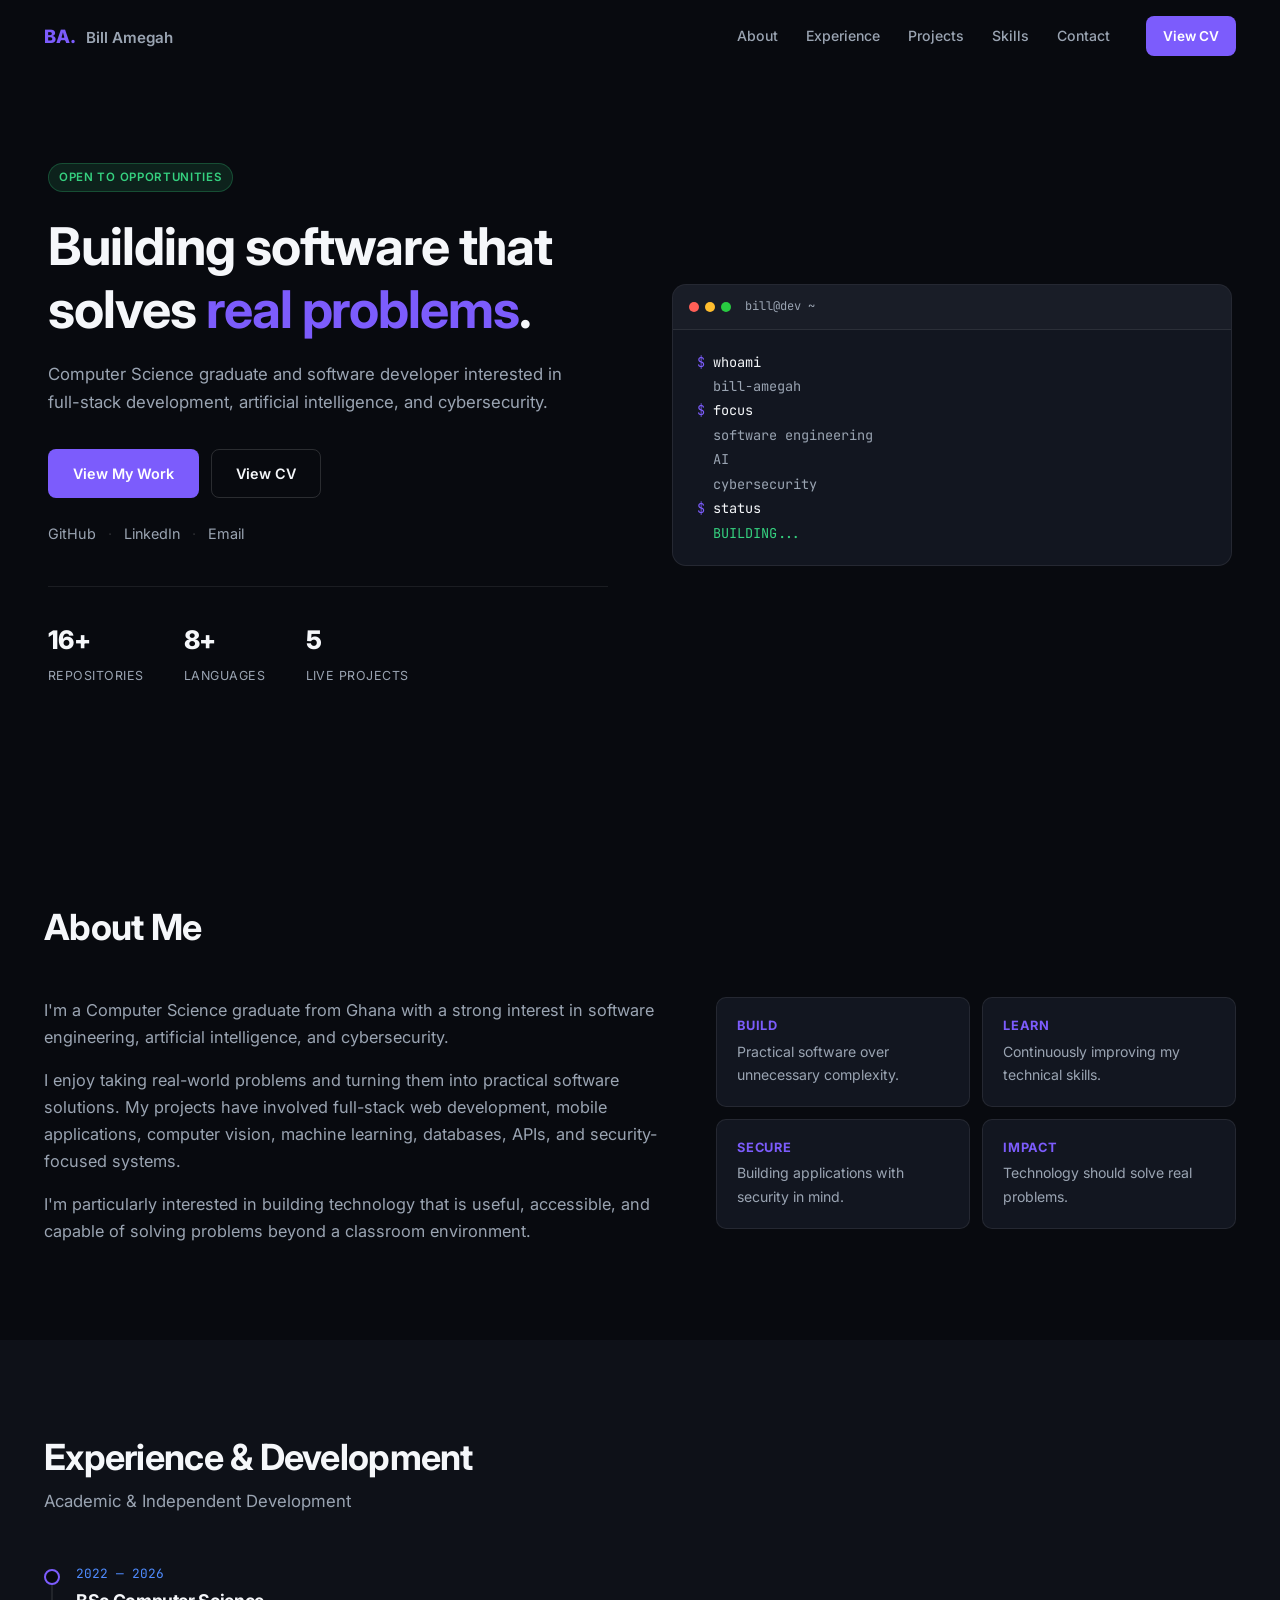
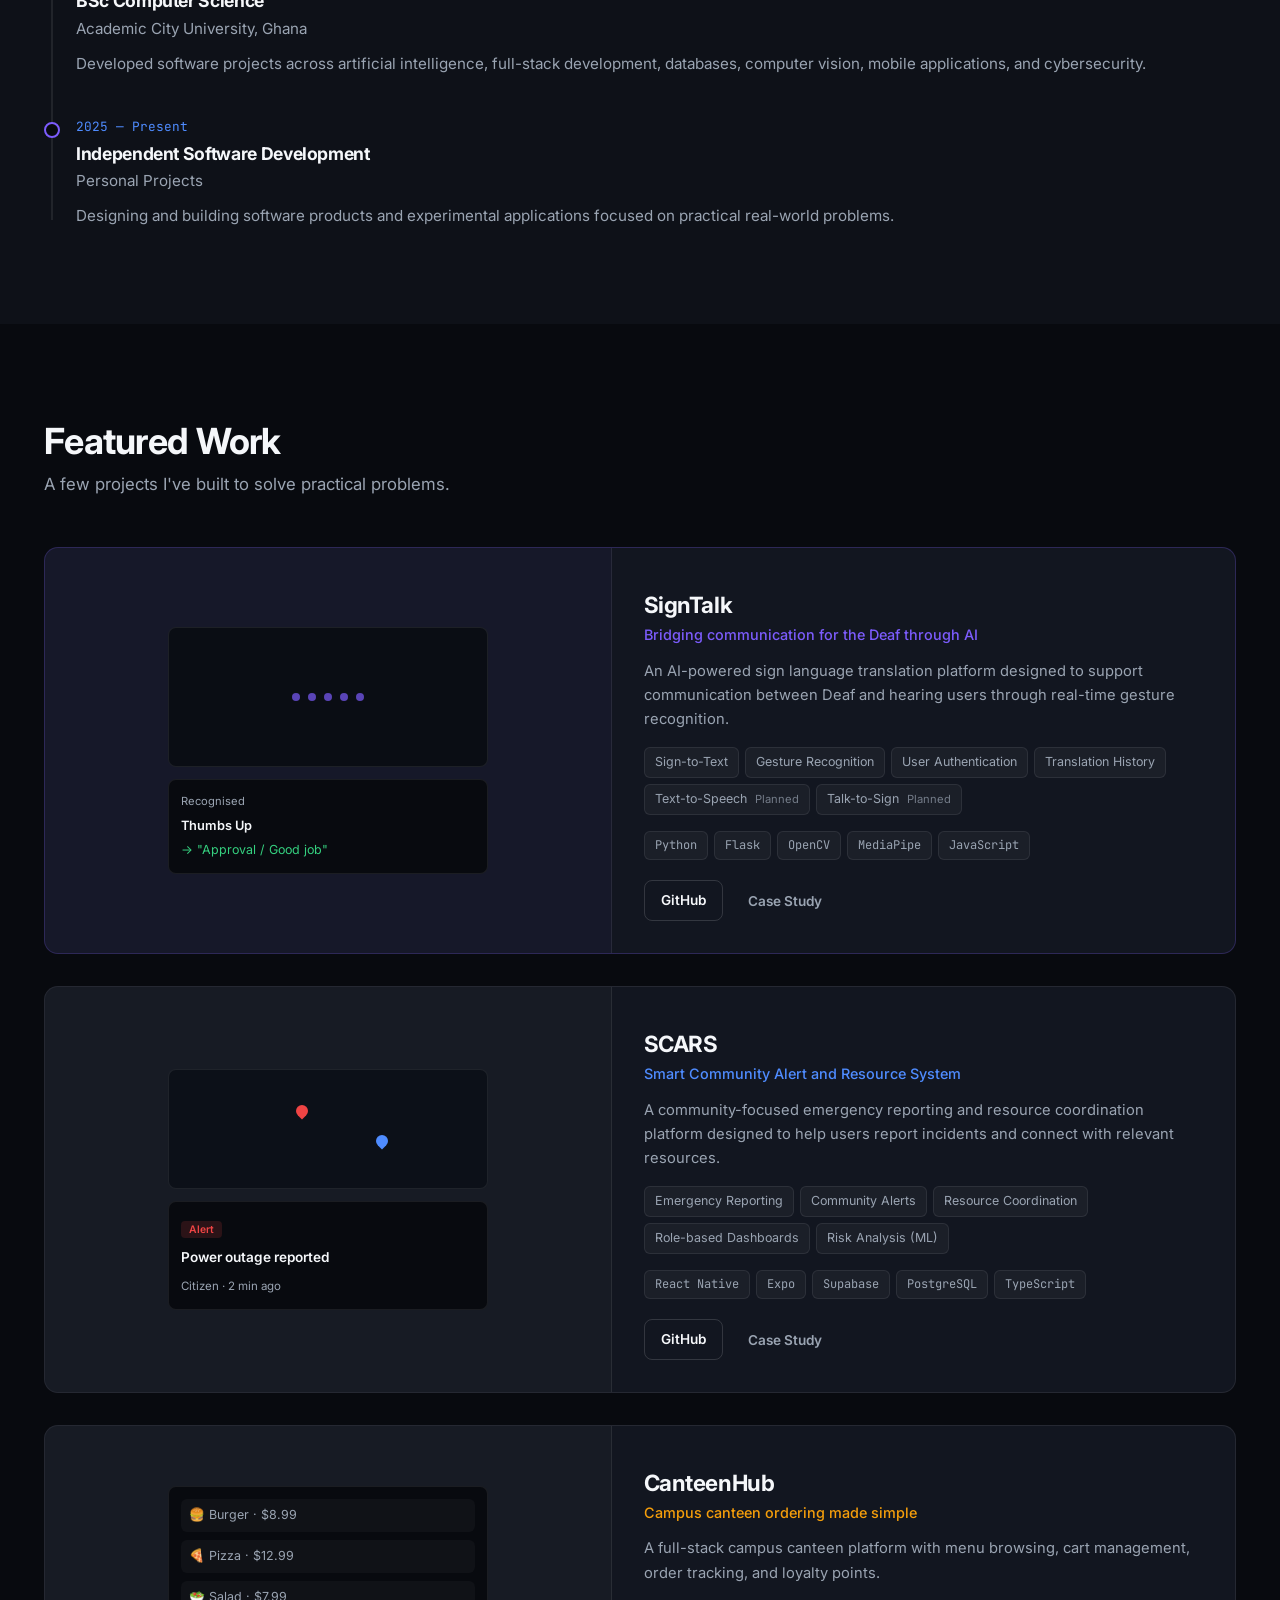
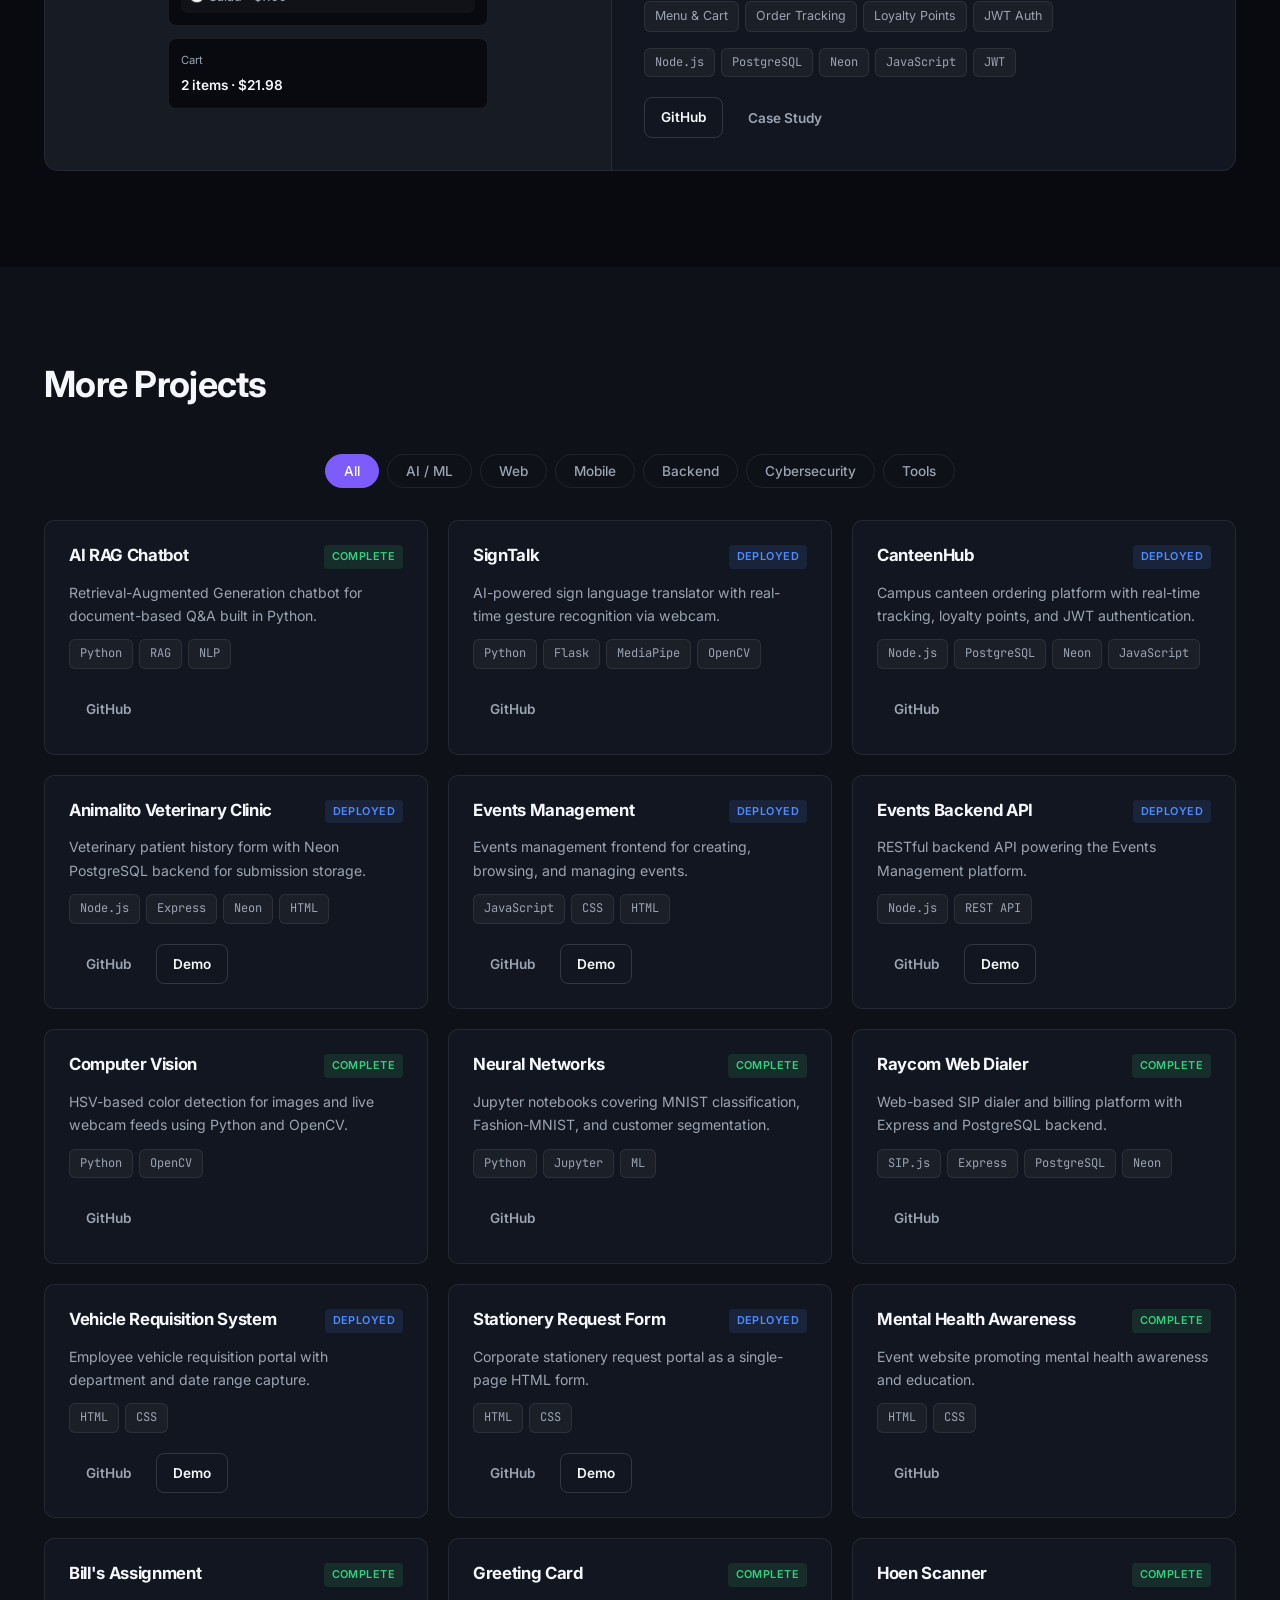
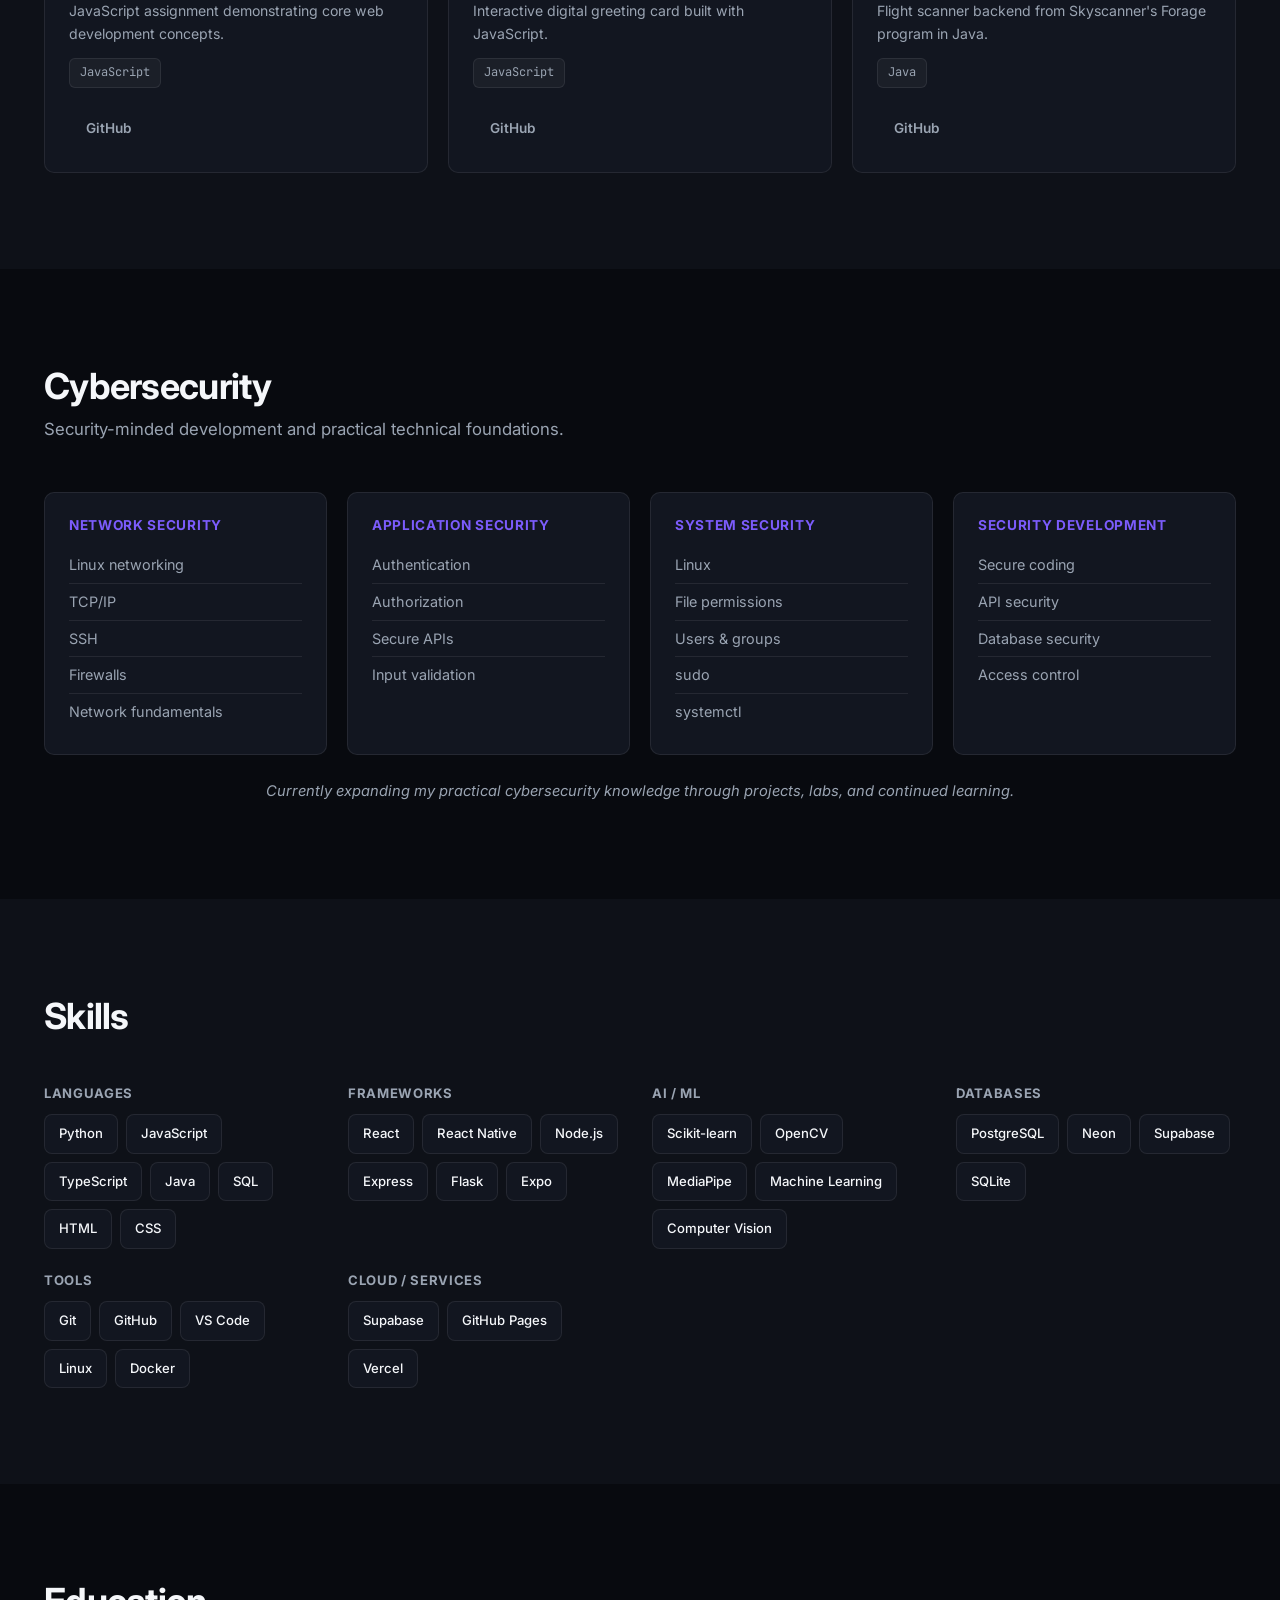
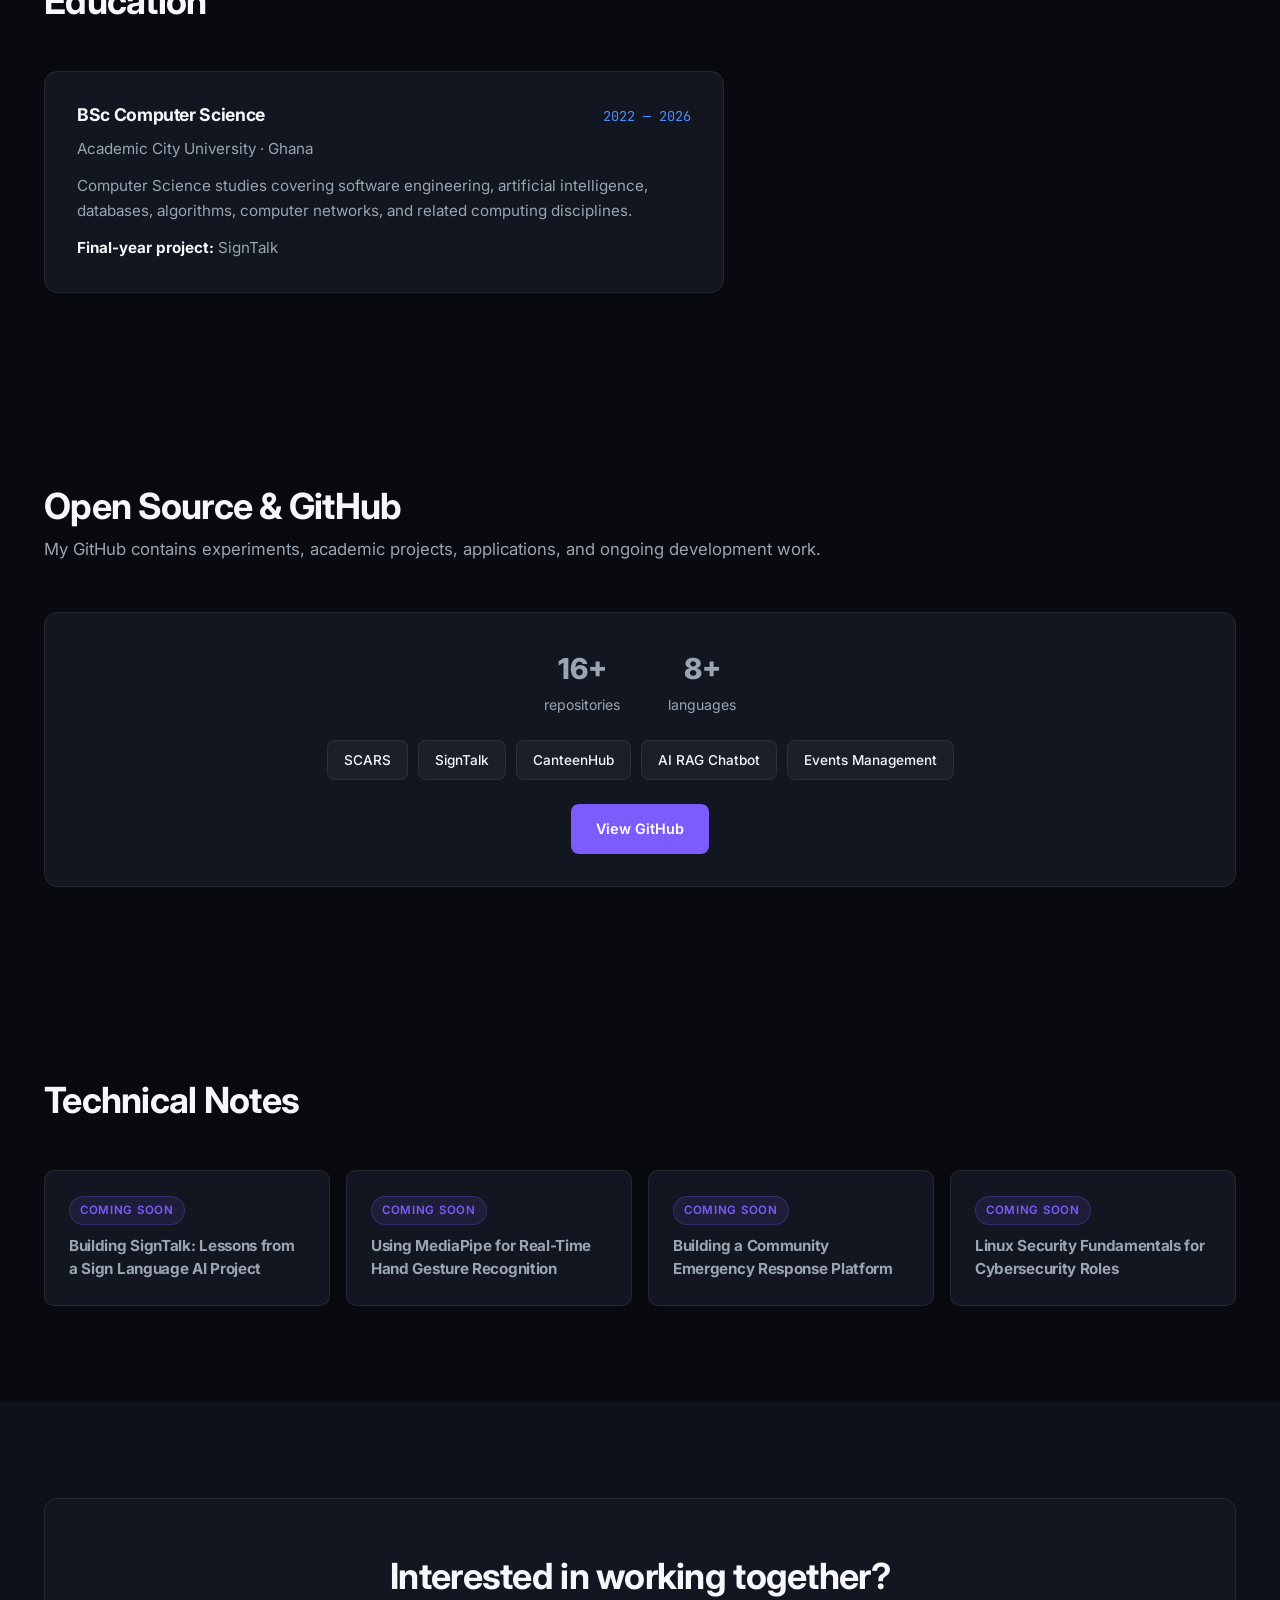
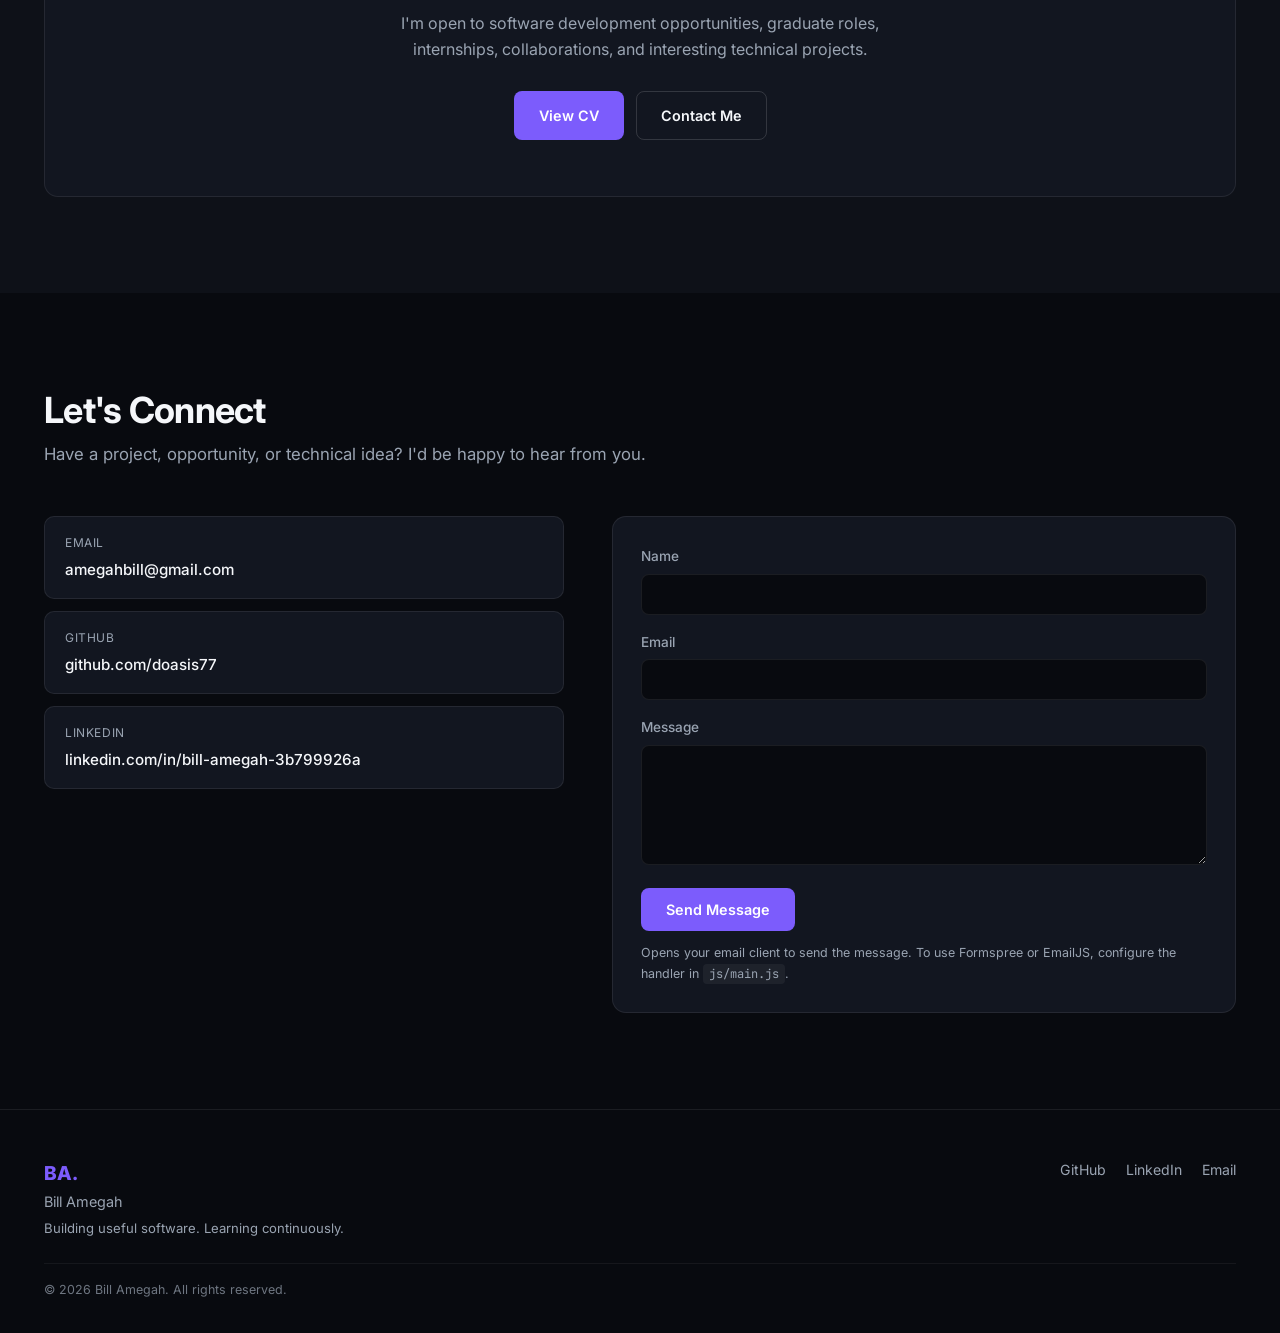
==== index.html @ 0736f1ee "Remove SignTalk and CanteenHub live demo links from portfolio. Also remove the certifications sectio" ====
<!DOCTYPE html>
<html lang="en">
<head>
  <meta charset="UTF-8">
  <meta name="viewport" content="width=device-width, initial-scale=1.0">
  <title>Bill Amegah | Software Developer | AI &amp; Cybersecurity</title>
  <meta name="description" content="Portfolio of Bill Amegah, a Computer Science graduate and software developer building practical applications across software engineering, AI, and cybersecurity.">
  <meta name="author" content="Bill Amegah">
  <link rel="icon" href="assets/favicon.svg" type="image/svg+xml">
  <link rel="canonical" href="https://bill-amegah-portfolio.vercel.app/">

  <!-- Open Graph -->
  <meta property="og:type" content="website">
  <meta property="og:title" content="Bill Amegah | Software Developer | AI &amp; Cybersecurity">
  <meta property="og:description" content="Portfolio of Bill Amegah, a Computer Science graduate building practical software across AI, full-stack development, and cybersecurity.">
  <meta property="og:url" content="https://bill-amegah-portfolio.vercel.app/">
  <meta property="og:image" content="https://avatars.githubusercontent.com/u/185788680?v=4">

  <!-- Twitter -->
  <meta name="twitter:card" content="summary">
  <meta name="twitter:title" content="Bill Amegah | Software Developer">
  <meta name="twitter:description" content="Computer Science graduate building practical software across AI, full-stack development, and cybersecurity.">
  <meta name="twitter:image" content="https://avatars.githubusercontent.com/u/185788680?v=4">

  <link rel="preconnect" href="https://fonts.googleapis.com">
  <link rel="preconnect" href="https://fonts.gstatic.com" crossorigin>
  <link href="https://fonts.googleapis.com/css2?family=Inter:wght@400;500;600;700;800&family=JetBrains+Mono:wght@400;500&display=swap" rel="stylesheet">
  <link rel="stylesheet" href="styles.css">
</head>
<body>
  <a href="#main" class="skip-link">Skip to main content</a>

  <!-- Navbar -->
  <header class="navbar" id="navbar">
    <div class="container navbar-inner">
      <a href="#" class="brand" aria-label="Bill Amegah home">
        <span class="brand-mark">BA.</span>
        <span class="brand-name">Bill Amegah</span>
      </a>
      <nav class="nav-links" id="nav-links" aria-label="Primary navigation">
        <a href="#about" class="nav-link">About</a>
        <a href="#experience" class="nav-link">Experience</a>
        <a href="#featured" class="nav-link">Projects</a>
        <a href="#skills" class="nav-link">Skills</a>
        <a href="#contact" class="nav-link">Contact</a>
        <a href="assets/cv.html" class="btn btn-sm btn-accent nav-cta" target="_blank">View CV</a>
      </nav>
      <button class="menu-toggle" id="menu-toggle" aria-label="Open menu" aria-expanded="false" aria-controls="mobile-menu">
        <span></span><span></span><span></span>
      </button>
    </div>
    <nav class="mobile-menu" id="mobile-menu" aria-label="Mobile navigation" hidden>
      <a href="#about" class="mobile-link">About</a>
      <a href="#experience" class="mobile-link">Experience</a>
      <a href="#featured" class="mobile-link">Projects</a>
      <a href="#skills" class="mobile-link">Skills</a>
      <a href="#contact" class="mobile-link">Contact</a>
      <a href="assets/cv.html" class="btn btn-accent" target="_blank">View CV</a>
    </nav>
  </header>

  <main id="main">
    <!-- Hero -->
    <section class="hero section" id="hero" aria-labelledby="hero-heading">
      <div class="container hero-grid">
        <div class="hero-content reveal">
          <span class="badge badge-open">Open to opportunities</span>
          <h1 id="hero-heading">Building software that solves <span class="text-accent">real problems</span>.</h1>
          <p class="hero-subtitle">Computer Science graduate and software developer interested in full-stack development, artificial intelligence, and cybersecurity.</p>
          <div class="hero-actions">
            <a href="#featured" class="btn btn-accent">View My Work</a>
            <a href="assets/cv.html" class="btn btn-outline" target="_blank">View CV</a>
          </div>
          <div class="hero-social">
            <a href="https://github.com/doasis77" target="_blank" rel="noopener noreferrer">GitHub</a>
            <span aria-hidden="true">·</span>
            <a href="https://linkedin.com/in/bill-amegah-3b799926a/" target="_blank" rel="noopener noreferrer">LinkedIn</a>
            <span aria-hidden="true">·</span>
            <a href="mailto:amegahbill@gmail.com">Email</a>
          </div>
          <div class="hero-stats" role="list">
            <div class="stat" role="listitem">
              <span class="stat-value">16+</span>
              <span class="stat-label">Repositories</span>
            </div>
            <div class="stat" role="listitem">
              <span class="stat-value">8+</span>
              <span class="stat-label">Languages</span>
            </div>
            <div class="stat" role="listitem">
              <span class="stat-value">5</span>
              <span class="stat-label">Live Projects</span>
            </div>
          </div>
        </div>
        <div class="hero-terminal reveal" aria-hidden="true">
          <div class="terminal">
            <div class="terminal-bar">
              <span class="dot dot-red"></span>
              <span class="dot dot-yellow"></span>
              <span class="dot dot-green"></span>
              <span class="terminal-title">bill@dev ~</span>
            </div>
            <div class="terminal-body">
              <p><span class="prompt">$</span> whoami</p>
              <p class="output">bill-amegah</p>
              <p><span class="prompt">$</span> focus</p>
              <p class="output">software engineering</p>
              <p class="output">AI</p>
              <p class="output">cybersecurity</p>
              <p><span class="prompt">$</span> status</p>
              <p class="output status-line"><span class="cursor-blink">BUILDING...</span></p>
            </div>
          </div>
        </div>
      </div>
    </section>

    <!-- About -->
    <section class="section" id="about" aria-labelledby="about-heading">
      <div class="container">
        <header class="section-header reveal">
          <h2 id="about-heading">About Me</h2>
        </header>
        <div class="about-grid reveal">
          <div class="about-text">
            <p>I'm a Computer Science graduate from Ghana with a strong interest in software engineering, artificial intelligence, and cybersecurity.</p>
            <p>I enjoy taking real-world problems and turning them into practical software solutions. My projects have involved full-stack web development, mobile applications, computer vision, machine learning, databases, APIs, and security-focused systems.</p>
            <p>I'm particularly interested in building technology that is useful, accessible, and capable of solving problems beyond a classroom environment.</p>
          </div>
          <div class="values-grid">
            <article class="value-card">
              <h3>Build</h3>
              <p>Practical software over unnecessary complexity.</p>
            </article>
            <article class="value-card">
              <h3>Learn</h3>
              <p>Continuously improving my technical skills.</p>
            </article>
            <article class="value-card">
              <h3>Secure</h3>
              <p>Building applications with security in mind.</p>
            </article>
            <article class="value-card">
              <h3>Impact</h3>
              <p>Technology should solve real problems.</p>
            </article>
          </div>
        </div>
      </div>
    </section>

    <!-- Experience -->
    <section class="section section-alt" id="experience" aria-labelledby="experience-heading">
      <div class="container">
        <header class="section-header reveal">
          <h2 id="experience-heading">Experience &amp; Development</h2>
          <p class="section-sub">Academic &amp; Independent Development</p>
        </header>
        <div class="timeline reveal">
          <article class="timeline-item">
            <div class="timeline-marker"></div>
            <div class="timeline-content">
              <time datetime="2022/2026" class="timeline-date">2022 — 2026</time>
              <h3>BSc Computer Science</h3>
              <p class="timeline-org">Academic City University, Ghana</p>
              <p>Developed software projects across artificial intelligence, full-stack development, databases, computer vision, mobile applications, and cybersecurity.</p>
            </div>
          </article>
          <article class="timeline-item">
            <div class="timeline-marker"></div>
            <div class="timeline-content">
              <time datetime="2025" class="timeline-date">2025 — Present</time>
              <h3>Independent Software Development</h3>
              <p class="timeline-org">Personal Projects</p>
              <p>Designing and building software products and experimental applications focused on practical real-world problems.</p>
            </div>
          </article>
        </div>
      </div>
    </section>

    <!-- Featured Projects -->
    <section class="section" id="featured" aria-labelledby="featured-heading">
      <div class="container">
        <header class="section-header reveal">
          <h2 id="featured-heading">Featured Work</h2>
          <p class="section-sub">A few projects I've built to solve practical problems.</p>
        </header>
        <div class="featured-grid" id="featured-grid"></div>
      </div>
    </section>

    <!-- More Projects -->
    <section class="section section-alt" id="projects" aria-labelledby="projects-heading">
      <div class="container">
        <header class="section-header reveal">
          <h2 id="projects-heading">More Projects</h2>
        </header>
        <div class="filters" id="project-filters" role="tablist" aria-label="Filter projects"></div>
        <div class="project-grid" id="project-grid"></div>
      </div>
    </section>

    <!-- Cybersecurity -->
    <section class="section" id="cybersecurity" aria-labelledby="security-heading">
      <div class="container">
        <header class="section-header reveal">
          <h2 id="security-heading">Cybersecurity</h2>
          <p class="section-sub">Security-minded development and practical technical foundations.</p>
        </header>
        <div class="security-grid reveal" id="security-grid"></div>
        <p class="security-note reveal">Currently expanding my practical cybersecurity knowledge through projects, labs, and continued learning.</p>
      </div>
    </section>

    <!-- Skills -->
    <section class="section section-alt" id="skills" aria-labelledby="skills-heading">
      <div class="container">
        <header class="section-header reveal">
          <h2 id="skills-heading">Skills</h2>
        </header>
        <div class="skills-categories reveal" id="skills-container"></div>
      </div>
    </section>

    <!-- Education -->
    <section class="section" id="education" aria-labelledby="education-heading">
      <div class="container">
        <header class="section-header reveal">
          <h2 id="education-heading">Education</h2>
        </header>
        <article class="education-card reveal">
          <div class="education-header">
            <h3>BSc Computer Science</h3>
            <time datetime="2022/2026">2022 — 2026</time>
          </div>
          <p class="education-org">Academic City University · Ghana</p>
          <p>Computer Science studies covering software engineering, artificial intelligence, databases, algorithms, computer networks, and related computing disciplines.</p>
          <p class="education-note"><strong>Final-year project:</strong> SignTalk</p>
        </article>
      </div>
    </section>

    <!-- GitHub -->
    <section class="section" id="github" aria-labelledby="github-heading">
      <div class="container">
        <header class="section-header reveal">
          <h2 id="github-heading">Open Source &amp; GitHub</h2>
          <p class="section-sub">My GitHub contains experiments, academic projects, applications, and ongoing development work.</p>
        </header>
        <div class="github-panel reveal">
          <div class="github-stats">
            <div class="github-stat"><span>16+</span> repositories</div>
            <div class="github-stat"><span>8+</span> languages</div>
          </div>
          <div class="pinned-repos" id="pinned-repos"></div>
          <a href="https://github.com/doasis77" target="_blank" rel="noopener noreferrer" class="btn btn-accent">View GitHub</a>
        </div>
      </div>
    </section>

    <!-- Technical Writing -->
    <section class="section" id="writing" aria-labelledby="writing-heading">
      <div class="container">
        <header class="section-header reveal">
          <h2 id="writing-heading">Technical Notes</h2>
        </header>
        <div class="articles-grid reveal" id="articles-grid"></div>
      </div>
    </section>

    <!-- Resume CTA -->
    <section class="section section-alt" id="resume" aria-labelledby="resume-heading">
      <div class="container">
        <div class="cta-panel reveal">
          <h2 id="resume-heading">Interested in working together?</h2>
          <p>I'm open to software development opportunities, graduate roles, internships, collaborations, and interesting technical projects.</p>
          <div class="cta-actions">
            <a href="assets/cv.html" class="btn btn-accent" target="_blank">View CV</a>
            <a href="#contact" class="btn btn-outline">Contact Me</a>
          </div>
        </div>
      </div>
    </section>

    <!-- Contact -->
    <section class="section" id="contact" aria-labelledby="contact-heading">
      <div class="container">
        <header class="section-header reveal">
          <h2 id="contact-heading">Let's Connect</h2>
          <p class="section-sub">Have a project, opportunity, or technical idea? I'd be happy to hear from you.</p>
        </header>
        <div class="contact-grid reveal">
          <div class="contact-info">
            <a href="mailto:amegahbill@gmail.com" class="contact-item">
              <span class="contact-label">Email</span>
              <span>amegahbill@gmail.com</span>
            </a>
            <a href="https://github.com/doasis77" target="_blank" rel="noopener noreferrer" class="contact-item">
              <span class="contact-label">GitHub</span>
              <span>github.com/doasis77</span>
            </a>
            <a href="https://linkedin.com/in/bill-amegah-3b799926a/" target="_blank" rel="noopener noreferrer" class="contact-item">
              <span class="contact-label">LinkedIn</span>
              <span>linkedin.com/in/bill-amegah-3b799926a</span>
            </a>
          </div>
          <form class="contact-form" id="contact-form" aria-label="Contact form">
            <div class="form-group">
              <label for="contact-name">Name</label>
              <input type="text" id="contact-name" name="name" required autocomplete="name">
            </div>
            <div class="form-group">
              <label for="contact-email">Email</label>
              <input type="email" id="contact-email" name="email" required autocomplete="email">
            </div>
            <div class="form-group">
              <label for="contact-message">Message</label>
              <textarea id="contact-message" name="message" rows="5" required></textarea>
            </div>
            <button type="submit" class="btn btn-accent">Send Message</button>
            <p class="form-note">Opens your email client to send the message. To use Formspree or EmailJS, configure the handler in <code>js/main.js</code>.</p>
          </form>
        </div>
      </div>
    </section>
  </main>

  <!-- Footer -->
  <footer class="footer">
    <div class="container footer-inner">
      <div class="footer-brand">
        <span class="brand-mark">BA.</span>
        <p>Bill Amegah</p>
        <p class="footer-tagline">Building useful software. Learning continuously.</p>
      </div>
      <nav class="footer-links" aria-label="Footer links">
        <a href="https://github.com/doasis77" target="_blank" rel="noopener noreferrer">GitHub</a>
        <a href="https://linkedin.com/in/bill-amegah-3b799926a/" target="_blank" rel="noopener noreferrer">LinkedIn</a>
        <a href="mailto:amegahbill@gmail.com">Email</a>
      </nav>
      <p class="footer-copy">&copy; 2026 Bill Amegah. All rights reserved.</p>
    </div>
  </footer>

  <!-- Case Study Modal -->
  <dialog class="modal" id="case-study-modal" aria-labelledby="modal-title">
    <div class="modal-inner">
      <button class="modal-close" id="modal-close" aria-label="Close case study">&times;</button>
      <div id="modal-content"></div>
    </div>
  </dialog>

  <script type="module" src="js/main.js"></script>
</body>
</html>
---- styles.css ----
/* Bill Amegah — Developer Portfolio */

*, *::before, *::after { box-sizing: border-box; margin: 0; padding: 0; }

:root {
  --bg: #080A0F;
  --bg-secondary: #0E1118;
  --bg-card: #121620;
  --text: #F5F7FA;
  --text-secondary: #9AA4B2;
  --accent: #7C5CFC;
  --accent-hover: #6B4FE0;
  --accent-secondary: #4F8CFF;
  --success: #35D07F;
  --border: rgba(255, 255, 255, 0.08);
  --border-hover: rgba(255, 255, 255, 0.14);
  --radius: 10px;
  --radius-lg: 14px;
  --font: 'Inter', system-ui, -apple-system, sans-serif;
  --mono: 'JetBrains Mono', 'Consolas', monospace;
  --max-width: 1240px;
  --section-pad: 96px;
  --nav-height: 72px;
}

html {
  scroll-behavior: smooth;
  scroll-padding-top: var(--nav-height);
}

@media (prefers-reduced-motion: reduce) {
  html { scroll-behavior: auto; }
  *, *::before, *::after {
    animation-duration: 0.01ms !important;
    transition-duration: 0.01ms !important;
  }
}

body {
  font-family: var(--font);
  background: var(--bg);
  color: var(--text);
  line-height: 1.65;
  font-size: 16px;
  -webkit-font-smoothing: antialiased;
  overflow-x: hidden;
}

img { max-width: 100%; display: block; }
a { color: inherit; }
button { font-family: inherit; cursor: pointer; }

.container {
  max-width: var(--max-width);
  margin: 0 auto;
  padding: 0 24px;
}

.skip-link {
  position: absolute;
  top: -100px;
  left: 16px;
  background: var(--accent);
  color: #fff;
  padding: 8px 16px;
  border-radius: 6px;
  z-index: 999;
  text-decoration: none;
  font-weight: 600;
}
.skip-link:focus { top: 16px; }

/* ── Typography ── */
h1, h2, h3 { font-weight: 700; letter-spacing: -0.02em; line-height: 1.2; }
h1 { font-size: clamp(2rem, 4.5vw, 3.25rem); }
h2 { font-size: clamp(1.6rem, 3vw, 2.25rem); }
h3 { font-size: 1.1rem; }

.text-accent { color: var(--accent); }

.section { padding: var(--section-pad) 0; }
.section-alt { background: var(--bg-secondary); }

.section-header { margin-bottom: 48px; }
.section-header h2 { margin-bottom: 8px; }
.section-sub { color: var(--text-secondary); font-size: 1.05rem; }

/* ── Buttons ── */
.btn {
  display: inline-flex;
  align-items: center;
  justify-content: center;
  gap: 8px;
  padding: 12px 24px;
  border-radius: 8px;
  font-size: 0.9rem;
  font-weight: 600;
  text-decoration: none;
  border: 1px solid transparent;
  transition: background 0.2s, border-color 0.2s, color 0.2s;
  white-space: nowrap;
}
.btn:focus-visible { outline: 2px solid var(--accent); outline-offset: 2px; }

.btn-accent { background: var(--accent); color: #fff; }
.btn-accent:hover { background: var(--accent-hover); }

.btn-outline {
  background: transparent;
  border-color: var(--border-hover);
  color: var(--text);
}
.btn-outline:hover { border-color: var(--accent); color: var(--accent); }

.btn-ghost {
  background: transparent;
  color: var(--text-secondary);
  padding: 8px 16px;
}
.btn-ghost:hover { color: var(--text); }

.btn-sm { padding: 8px 16px; font-size: 0.85rem; }

/* ── Badges ── */
.badge {
  display: inline-block;
  font-size: 0.72rem;
  font-weight: 600;
  text-transform: uppercase;
  letter-spacing: 0.06em;
  padding: 4px 10px;
  border-radius: 999px;
}
.badge-open { background: rgba(53, 208, 127, 0.12); color: var(--success); border: 1px solid rgba(53, 208, 127, 0.25); }
.badge-dev { background: rgba(79, 140, 255, 0.12); color: var(--accent-secondary); border: 1px solid rgba(79, 140, 255, 0.25); }
.badge-private { background: rgba(255,255,255,0.06); color: var(--text-secondary); border: 1px solid var(--border); }
.badge-soon { background: rgba(124, 92, 252, 0.12); color: var(--accent); border: 1px solid rgba(124, 92, 252, 0.25); }

.tag {
  font-size: 0.75rem;
  font-family: var(--mono);
  padding: 4px 10px;
  border-radius: 6px;
  background: rgba(255,255,255,0.04);
  border: 1px solid var(--border);
  color: var(--text-secondary);
}
.tag-row { display: flex; flex-wrap: wrap; gap: 6px; }

/* ── Navbar ── */
.navbar {
  position: fixed;
  top: 0; left: 0; right: 0;
  z-index: 200;
  height: var(--nav-height);
  display: flex;
  align-items: center;
  transition: background 0.25s, border-color 0.25s;
}
.navbar.scrolled {
  background: rgba(8, 10, 15, 0.88);
  backdrop-filter: blur(12px);
  border-bottom: 1px solid var(--border);
}

.navbar-inner {
  display: flex;
  align-items: center;
  justify-content: space-between;
  width: 100%;
}

.brand {
  display: flex;
  align-items: baseline;
  gap: 10px;
  text-decoration: none;
  color: var(--text);
}
.brand-mark { font-weight: 800; font-size: 1.15rem; color: var(--accent); }
.brand-name { font-weight: 600; font-size: 0.95rem; color: var(--text-secondary); }

.nav-links {
  display: flex;
  align-items: center;
  gap: 28px;
}
.nav-link {
  text-decoration: none;
  color: var(--text-secondary);
  font-size: 0.88rem;
  font-weight: 500;
  transition: color 0.2s;
  position: relative;
}
.nav-link:hover, .nav-link.active { color: var(--text); }
.nav-link.active::after {
  content: '';
  position: absolute;
  bottom: -6px; left: 0; right: 0;
  height: 2px;
  background: var(--accent);
  border-radius: 1px;
}
.nav-cta { margin-left: 8px; }

.menu-toggle {
  display: none;
  flex-direction: column;
  gap: 5px;
  background: none;
  border: none;
  padding: 8px;
}
.menu-toggle span {
  display: block;
  width: 22px;
  height: 2px;
  background: var(--text);
  transition: transform 0.2s, opacity 0.2s;
}
.menu-toggle.open span:nth-child(1) { transform: translateY(7px) rotate(45deg); }
.menu-toggle.open span:nth-child(2) { opacity: 0; }
.menu-toggle.open span:nth-child(3) { transform: translateY(-7px) rotate(-45deg); }

.mobile-menu {
  position: fixed;
  top: var(--nav-height);
  left: 0; right: 0;
  background: var(--bg-secondary);
  border-bottom: 1px solid var(--border);
  padding: 24px;
  display: flex;
  flex-direction: column;
  gap: 16px;
  z-index: 199;
}
.mobile-menu[hidden] { display: none; }
.mobile-link {
  text-decoration: none;
  color: var(--text);
  font-weight: 500;
  font-size: 1rem;
  padding: 8px 0;
}

/* ── Hero ── */
.hero {
  padding-top: calc(var(--nav-height) + 64px);
  padding-bottom: var(--section-pad);
  min-height: 90vh;
  display: flex;
  align-items: center;
}

.hero-grid {
  display: grid;
  grid-template-columns: 1fr 1fr;
  gap: 64px;
  align-items: center;
}

.hero-content .badge-open { margin-bottom: 24px; }
.hero-content h1 { margin-bottom: 20px; max-width: 560px; }
.hero-subtitle {
  color: var(--text-secondary);
  font-size: 1.05rem;
  max-width: 520px;
  margin-bottom: 32px;
}
.hero-actions { display: flex; gap: 12px; flex-wrap: wrap; margin-bottom: 24px; }

.hero-social {
  display: flex;
  align-items: center;
  gap: 12px;
  margin-bottom: 40px;
  font-size: 0.9rem;
}
.hero-social a {
  color: var(--text-secondary);
  text-decoration: none;
  transition: color 0.2s;
}
.hero-social a:hover { color: var(--accent); }
.hero-social span { color: var(--border-hover); }

.hero-stats {
  display: flex;
  gap: 40px;
  padding-top: 32px;
  border-top: 1px solid var(--border);
}
.stat-value {
  display: block;
  font-size: 1.6rem;
  font-weight: 800;
  letter-spacing: -0.02em;
}
.stat-label {
  font-size: 0.78rem;
  color: var(--text-secondary);
  text-transform: uppercase;
  letter-spacing: 0.04em;
}

/* Terminal */
.terminal {
  background: var(--bg-card);
  border: 1px solid var(--border);
  border-radius: var(--radius-lg);
  overflow: hidden;
  font-family: var(--mono);
  font-size: 0.85rem;
}
.terminal-bar {
  display: flex;
  align-items: center;
  gap: 6px;
  padding: 12px 16px;
  background: rgba(255,255,255,0.03);
  border-bottom: 1px solid var(--border);
}
.dot { width: 10px; height: 10px; border-radius: 50%; }
.dot-red { background: #FF5F57; }
.dot-yellow { background: #FFBD2E; }
.dot-green { background: #28CA41; }
.terminal-title { margin-left: 8px; color: var(--text-secondary); font-size: 0.75rem; }
.terminal-body { padding: 20px 24px; line-height: 1.8; }
.prompt { color: var(--accent); }
.output { color: var(--text-secondary); padding-left: 16px; }
.status-line { color: var(--success); }
.cursor-blink { animation: blink 1.2s step-end infinite; }
@keyframes blink { 50% { opacity: 0; } }

/* ── About ── */
.about-grid {
  display: grid;
  grid-template-columns: 1.2fr 1fr;
  gap: 48px;
  align-items: start;
}
.about-text p {
  color: var(--text-secondary);
  margin-bottom: 16px;
  font-size: 1.02rem;
}
.about-text p:last-child { margin-bottom: 0; }

.values-grid {
  display: grid;
  grid-template-columns: 1fr 1fr;
  gap: 12px;
}
.value-card {
  background: var(--bg-card);
  border: 1px solid var(--border);
  border-radius: var(--radius);
  padding: 20px;
}
.value-card h3 {
  font-size: 0.8rem;
  text-transform: uppercase;
  letter-spacing: 0.06em;
  color: var(--accent);
  margin-bottom: 6px;
}
.value-card p { font-size: 0.88rem; color: var(--text-secondary); }

/* ── Timeline ── */
.timeline { position: relative; padding-left: 32px; }
.timeline::before {
  content: '';
  position: absolute;
  left: 7px; top: 8px; bottom: 8px;
  width: 2px;
  background: var(--border);
}
.timeline-item { position: relative; padding-bottom: 40px; }
.timeline-item:last-child { padding-bottom: 0; }
.timeline-marker {
  position: absolute;
  left: -32px; top: 6px;
  width: 16px; height: 16px;
  border-radius: 50%;
  background: var(--bg);
  border: 2px solid var(--accent);
}
.timeline-date {
  font-family: var(--mono);
  font-size: 0.8rem;
  color: var(--accent-secondary);
  display: block;
  margin-bottom: 6px;
}
.timeline-content h3 { margin-bottom: 4px; }
.timeline-org { color: var(--text-secondary); font-size: 0.9rem; margin-bottom: 10px; }
.timeline-content p { color: var(--text-secondary); font-size: 0.95rem; }

/* ── Featured Projects ── */
.featured-grid {
  display: grid;
  gap: 32px;
}

.featured-card {
  display: grid;
  grid-template-columns: 1fr 1.1fr;
  gap: 0;
  background: var(--bg-card);
  border: 1px solid var(--border);
  border-radius: var(--radius-lg);
  overflow: hidden;
  transition: border-color 0.2s;
}
.featured-card:hover { border-color: var(--border-hover); }

.featured-primary {
  border-color: rgba(124, 92, 252, 0.25);
}
.featured-primary .featured-visual {
  background: rgba(124, 92, 252, 0.04);
}

.featured-visual {
  padding: 32px;
  display: flex;
  align-items: center;
  justify-content: center;
  background: rgba(255,255,255,0.02);
  border-right: 1px solid var(--border);
  min-height: 280px;
}

.featured-body { padding: 32px; }
.featured-meta { display: flex; gap: 8px; margin-bottom: 12px; flex-wrap: wrap; }
.featured-body h3 { font-size: 1.4rem; margin-bottom: 4px; }
.featured-sub { color: var(--accent); font-size: 0.9rem; font-weight: 500; margin-bottom: 12px; }
.featured-desc { color: var(--text-secondary); font-size: 0.92rem; margin-bottom: 16px; }

.featured-features {
  display: flex;
  flex-wrap: wrap;
  gap: 6px;
  margin-bottom: 16px;
}
.feature-tag {
  font-size: 0.78rem;
  padding: 4px 10px;
  border-radius: 6px;
  background: rgba(255,255,255,0.04);
  border: 1px solid var(--border);
  color: var(--text-secondary);
}
.feature-tag em { font-style: normal; color: var(--accent-secondary); font-size: 0.7rem; margin-left: 4px; }
.feature-tag.planned em { color: var(--text-secondary); opacity: 0.7; }

.featured-body .tag-row { margin-bottom: 20px; }
.featured-actions { display: flex; gap: 8px; flex-wrap: wrap; }

/* Project mockups */
.mock { width: 100%; max-width: 320px; }

.mock-signtalk .mock-cam {
  background: #0a0d14;
  border: 1px solid var(--border);
  border-radius: 8px;
  height: 140px;
  position: relative;
  overflow: hidden;
  margin-bottom: 12px;
}
.mock-hand {
  position: absolute;
  inset: 0;
  display: flex;
  align-items: center;
  justify-content: center;
  gap: 8px;
}
.landmark {
  width: 8px; height: 8px;
  border-radius: 50%;
  background: var(--accent);
  opacity: 0.7;
}
.mock-output {
  background: var(--bg);
  border: 1px solid var(--border);
  border-radius: 8px;
  padding: 12px;
  font-size: 0.8rem;
}
.mock-label { display: block; color: var(--text-secondary); font-size: 0.7rem; margin-bottom: 4px; }
.mock-sign { display: block; font-weight: 600; color: var(--text); }
.mock-translated { display: block; color: var(--success); font-size: 0.78rem; margin-top: 4px; }

.mock-scars .mock-map {
  background: #0c1018;
  border: 1px solid var(--border);
  border-radius: 8px;
  height: 120px;
  position: relative;
  margin-bottom: 12px;
}
.mock-pin {
  position: absolute;
  width: 12px; height: 12px;
  border-radius: 50% 50% 50% 0;
  transform: rotate(-45deg);
}
.mock-pin-alert { background: #ef4444; top: 30%; left: 40%; }
.mock-pin-res { background: var(--accent-secondary); top: 55%; left: 65%; }
.mock-incident {
  background: var(--bg);
  border: 1px solid var(--border);
  border-radius: 8px;
  padding: 12px;
}
.mock-alert-badge {
  font-size: 0.65rem;
  background: rgba(239,68,68,0.15);
  color: #ef4444;
  padding: 2px 8px;
  border-radius: 4px;
  font-weight: 600;
}
.mock-incident-title { display: block; font-weight: 600; font-size: 0.85rem; margin: 6px 0 2px; }
.mock-incident-meta { font-size: 0.72rem; color: var(--text-secondary); }

.mock-canteenhub .mock-menu {
  background: var(--bg);
  border: 1px solid var(--border);
  border-radius: 8px;
  padding: 12px;
  margin-bottom: 12px;
  display: flex;
  flex-direction: column;
  gap: 8px;
}
.mock-canteenhub .mock-item {
  font-size: 0.78rem;
  color: var(--text-secondary);
  padding: 6px 8px;
  background: rgba(255,255,255,0.03);
  border-radius: 6px;
}
.mock-canteenhub .mock-cart {
  background: var(--bg);
  border: 1px solid var(--border);
  border-radius: 8px;
  padding: 12px;
}
.mock-canteenhub .mock-cart-total {
  display: block;
  font-weight: 600;
  font-size: 0.85rem;
  margin-top: 4px;
}

.mock-scrolllock .mock-phone {
  background: #0a0d14;
  border: 2px solid var(--border);
  border-radius: 20px;
  padding: 20px 16px;
  max-width: 200px;
  margin: 0 auto;
}
.mock-screen-time { margin-bottom: 16px; }
.mock-time-label { display: block; font-size: 0.7rem; color: var(--text-secondary); }
.mock-time-value { display: block; font-size: 1.4rem; font-weight: 700; margin: 4px 0 8px; }
.mock-bar { height: 4px; background: rgba(255,255,255,0.08); border-radius: 2px; overflow: hidden; }
.mock-bar span { display: block; height: 100%; background: var(--success); border-radius: 2px; }
.mock-restrict {
  display: flex;
  justify-content: space-between;
  align-items: center;
  font-size: 0.78rem;
  color: var(--text-secondary);
  padding-top: 12px;
  border-top: 1px solid var(--border);
}
.mock-toggle {
  width: 36px; height: 20px;
  border-radius: 999px;
  background: rgba(255,255,255,0.1);
  position: relative;
}
.mock-toggle.on { background: var(--success); }
.mock-toggle.on::after {
  content: '';
  position: absolute;
  right: 3px; top: 3px;
  width: 14px; height: 14px;
  border-radius: 50%;
  background: #fff;
}

/* ── Project grid ── */
.filters {
  display: flex;
  flex-wrap: wrap;
  gap: 8px;
  justify-content: center;
  margin-bottom: 32px;
}
.filter-btn {
  padding: 8px 18px;
  border: 1px solid var(--border);
  border-radius: 999px;
  background: transparent;
  color: var(--text-secondary);
  font-size: 0.85rem;
  font-weight: 500;
  transition: all 0.2s;
}
.filter-btn:hover { border-color: var(--border-hover); color: var(--text); }
.filter-btn.active { background: var(--accent); border-color: var(--accent); color: #fff; }
.filter-btn:focus-visible { outline: 2px solid var(--accent); outline-offset: 2px; }

.project-grid {
  display: grid;
  grid-template-columns: repeat(auto-fill, minmax(320px, 1fr));
  gap: 20px;
}

.project-card {
  background: var(--bg-card);
  border: 1px solid var(--border);
  border-radius: var(--radius);
  padding: 24px;
  display: flex;
  flex-direction: column;
  gap: 12px;
  transition: border-color 0.2s;
}
.project-card:hover { border-color: var(--border-hover); }

.project-card-top {
  display: flex;
  justify-content: space-between;
  align-items: flex-start;
  gap: 12px;
}
.project-card-top h3 { font-size: 1.05rem; }
.project-card p { color: var(--text-secondary); font-size: 0.88rem; flex: 1; }

.status-badge {
  font-size: 0.68rem;
  font-weight: 600;
  text-transform: uppercase;
  letter-spacing: 0.04em;
  padding: 3px 8px;
  border-radius: 4px;
  white-space: nowrap;
  flex-shrink: 0;
}
.status-complete { background: rgba(53,208,127,0.12); color: var(--success); }
.status-deployed { background: rgba(79,140,255,0.12); color: var(--accent-secondary); }

.project-card-actions { display: flex; gap: 8px; margin-top: auto; padding-top: 8px; }
.empty-filter { color: var(--text-secondary); text-align: center; grid-column: 1 / -1; padding: 32px; }
.empty-filter a { color: var(--accent); }

/* ── Cybersecurity ── */
.security-grid {
  display: grid;
  grid-template-columns: repeat(auto-fill, minmax(260px, 1fr));
  gap: 20px;
  margin-bottom: 24px;
}
.security-card {
  background: var(--bg-card);
  border: 1px solid var(--border);
  border-radius: var(--radius);
  padding: 24px;
}
.security-card h3 {
  font-size: 0.85rem;
  text-transform: uppercase;
  letter-spacing: 0.05em;
  color: var(--accent);
  margin-bottom: 14px;
}
.security-card ul { list-style: none; }
.security-card li {
  color: var(--text-secondary);
  font-size: 0.9rem;
  padding: 6px 0;
  border-bottom: 1px solid var(--border);
}
.security-card li:last-child { border-bottom: none; }
.security-note {
  color: var(--text-secondary);
  font-size: 0.92rem;
  font-style: italic;
  text-align: center;
}

/* ── Skills ── */
.skills-categories {
  display: grid;
  grid-template-columns: repeat(auto-fill, minmax(280px, 1fr));
  gap: 24px;
}
.skill-category h3 {
  font-size: 0.82rem;
  text-transform: uppercase;
  letter-spacing: 0.05em;
  color: var(--text-secondary);
  margin-bottom: 12px;
}
.badge-row { display: flex; flex-wrap: wrap; gap: 8px; }
.skill-badge {
  font-size: 0.82rem;
  font-weight: 500;
  padding: 8px 14px;
  border-radius: 8px;
  background: var(--bg-card);
  border: 1px solid var(--border);
  color: var(--text);
  transition: border-color 0.2s, background 0.2s;
}
.skill-badge:hover { border-color: var(--accent); background: rgba(124,92,252,0.06); }

/* ── Education ── */
.education-card {
  background: var(--bg-card);
  border: 1px solid var(--border);
  border-radius: var(--radius-lg);
  padding: 32px;
  max-width: 680px;
}
.education-header {
  display: flex;
  justify-content: space-between;
  align-items: baseline;
  gap: 16px;
  margin-bottom: 8px;
  flex-wrap: wrap;
}
.education-header time {
  font-family: var(--mono);
  font-size: 0.85rem;
  color: var(--accent-secondary);
}
.education-org { color: var(--text-secondary); margin-bottom: 12px; font-size: 0.95rem; }
.education-card > p { color: var(--text-secondary); font-size: 0.95rem; margin-bottom: 12px; }
.education-note { color: var(--text-secondary); font-size: 0.9rem; margin-bottom: 0 !important; }
.education-note strong { color: var(--text); }

/* ── Placeholder card ── */
.placeholder-card {
  background: var(--bg-card);
  border: 1px dashed var(--border-hover);
  border-radius: var(--radius);
  padding: 32px;
  max-width: 680px;
}
.placeholder-card p { color: var(--text-secondary); margin-bottom: 8px; }
.placeholder-hint { font-size: 0.82rem; font-family: var(--mono); color: var(--text-secondary); opacity: 0.6; }

/* ── GitHub panel ── */
.github-panel {
  background: var(--bg-card);
  border: 1px solid var(--border);
  border-radius: var(--radius-lg);
  padding: 32px;
  text-align: center;
}
.github-stats {
  display: flex;
  justify-content: center;
  gap: 48px;
  margin-bottom: 24px;
}
.github-stat span {
  display: block;
  font-size: 1.8rem;
  font-weight: 800;
}
.github-stat { color: var(--text-secondary); font-size: 0.88rem; }

.pinned-repos {
  display: flex;
  flex-wrap: wrap;
  gap: 10px;
  justify-content: center;
  margin-bottom: 24px;
}
.pinned-repo {
  text-decoration: none;
  font-size: 0.85rem;
  font-weight: 500;
  padding: 8px 16px;
  border-radius: 8px;
  background: rgba(255,255,255,0.04);
  border: 1px solid var(--border);
  color: var(--text);
  transition: border-color 0.2s;
}
.pinned-repo:hover { border-color: var(--accent); color: var(--accent); }

/* ── Building card ── */
.building-grid {
  display: grid;
  grid-template-columns: repeat(auto-fit, minmax(280px, 1fr));
  gap: 24px;
}
.building-card {
  background: var(--bg-card);
  border: 1px solid var(--border);
  border-left: 3px solid var(--success);
  border-radius: var(--radius);
  padding: 28px;
}
.building-header {
  display: flex;
  align-items: center;
  gap: 12px;
  margin-bottom: 10px;
}
.building-card p { color: var(--text-secondary); margin-bottom: 16px; }
.building-actions { display: flex; gap: 8px; }

/* ── Articles ── */
.articles-grid {
  display: grid;
  grid-template-columns: repeat(auto-fill, minmax(280px, 1fr));
  gap: 16px;
}
.article-card {
  background: var(--bg-card);
  border: 1px solid var(--border);
  border-radius: var(--radius);
  padding: 24px;
}
.article-card h3 {
  font-size: 0.95rem;
  color: var(--text-secondary);
  margin-top: 10px;
  line-height: 1.5;
}

/* ── CTA panel ── */
.cta-panel {
  text-align: center;
  background: var(--bg-card);
  border: 1px solid var(--border);
  border-radius: var(--radius-lg);
  padding: 56px 32px;
}
.cta-panel h2 { margin-bottom: 12px; }
.cta-panel p { color: var(--text-secondary); max-width: 520px; margin: 0 auto 28px; }
.cta-actions { display: flex; gap: 12px; justify-content: center; flex-wrap: wrap; }

/* ── Contact ── */
.contact-grid {
  display: grid;
  grid-template-columns: 1fr 1.2fr;
  gap: 48px;
  align-items: start;
}
.contact-info { display: flex; flex-direction: column; gap: 12px; }
.contact-item {
  display: flex;
  flex-direction: column;
  gap: 4px;
  padding: 16px 20px;
  background: var(--bg-card);
  border: 1px solid var(--border);
  border-radius: var(--radius);
  text-decoration: none;
  transition: border-color 0.2s;
}
.contact-item:hover { border-color: var(--accent); }
.contact-label {
  font-size: 0.75rem;
  text-transform: uppercase;
  letter-spacing: 0.05em;
  color: var(--text-secondary);
}
.contact-item span:last-child { font-weight: 500; font-size: 0.95rem; }

.contact-form {
  background: var(--bg-card);
  border: 1px solid var(--border);
  border-radius: var(--radius-lg);
  padding: 28px;
}
.form-group { margin-bottom: 16px; }
.form-group label {
  display: block;
  font-size: 0.85rem;
  font-weight: 500;
  margin-bottom: 6px;
  color: var(--text-secondary);
}
.form-group input,
.form-group textarea {
  width: 100%;
  padding: 10px 14px;
  background: var(--bg);
  border: 1px solid var(--border);
  border-radius: 8px;
  color: var(--text);
  font-family: var(--font);
  font-size: 0.95rem;
  transition: border-color 0.2s;
}
.form-group input:focus,
.form-group textarea:focus {
  outline: none;
  border-color: var(--accent);
}
.form-group textarea { resize: vertical; min-height: 120px; }
.form-note {
  margin-top: 12px;
  font-size: 0.78rem;
  color: var(--text-secondary);
}
.form-note code {
  font-family: var(--mono);
  font-size: 0.75rem;
  background: rgba(255,255,255,0.05);
  padding: 2px 6px;
  border-radius: 4px;
}

/* ── Footer ── */
.footer {
  border-top: 1px solid var(--border);
  padding: 48px 0 32px;
}
.footer-inner {
  display: grid;
  grid-template-columns: 1fr auto;
  gap: 24px;
  align-items: start;
}
.footer-brand .brand-mark { font-size: 1.2rem; }
.footer-brand p { color: var(--text-secondary); font-size: 0.9rem; }
.footer-tagline { font-size: 0.82rem !important; margin-top: 4px; }
.footer-links {
  display: flex;
  gap: 20px;
}
.footer-links a {
  color: var(--text-secondary);
  text-decoration: none;
  font-size: 0.88rem;
  transition: color 0.2s;
}
.footer-links a:hover { color: var(--text); }
.footer-copy {
  grid-column: 1 / -1;
  font-size: 0.78rem;
  color: var(--text-secondary);
  opacity: 0.7;
  padding-top: 16px;
  border-top: 1px solid var(--border);
}

/* ── Modal ── */
.modal {
  border: none;
  padding: 0;
  background: transparent;
  max-width: 720px;
  width: calc(100% - 32px);
  max-height: 85vh;
}
.modal::backdrop {
  background: rgba(0, 0, 0, 0.7);
  backdrop-filter: blur(4px);
}
.modal-inner {
  background: var(--bg-card);
  border: 1px solid var(--border);
  border-radius: var(--radius-lg);
  padding: 32px;
  max-height: 85vh;
  overflow-y: auto;
  position: relative;
}
.modal-close {
  position: absolute;
  top: 16px; right: 16px;
  background: none;
  border: none;
  color: var(--text-secondary);
  font-size: 1.5rem;
  line-height: 1;
  width: 36px; height: 36px;
  border-radius: 8px;
  transition: background 0.2s, color 0.2s;
}
.modal-close:hover { background: rgba(255,255,255,0.06); color: var(--text); }
.modal-close:focus-visible { outline: 2px solid var(--accent); }

#modal-title { margin-bottom: 16px; padding-right: 40px; }
.cs-section { margin-bottom: 24px; }
.cs-section h3 {
  font-size: 0.95rem;
  margin-bottom: 8px;
  display: flex;
  align-items: center;
  gap: 10px;
}
.cs-num {
  font-family: var(--mono);
  font-size: 0.78rem;
  color: var(--accent);
  opacity: 0.7;
}
.cs-section p { color: var(--text-secondary); font-size: 0.92rem; }
.cs-section ul {
  list-style: none;
  padding: 0;
}
.cs-section li {
  color: var(--text-secondary);
  font-size: 0.92rem;
  padding: 6px 0 6px 16px;
  position: relative;
}
.cs-section li::before {
  content: '—';
  position: absolute;
  left: 0;
  color: var(--accent);
  opacity: 0.5;
}
.cs-placeholder { font-style: italic; }
.cs-actions .featured-actions { margin-top: 8px; }

/* ── Scroll reveal ── */
.reveal {
  opacity: 0;
  transform: translateY(16px);
  transition: opacity 0.5s ease, transform 0.5s ease;
}
.reveal.visible {
  opacity: 1;
  transform: translateY(0);
}

/* ── Responsive ── */
@media (max-width: 960px) {
  .hero-grid { grid-template-columns: 1fr; gap: 48px; }
  .hero-terminal { order: -1; max-width: 420px; }
  .about-grid { grid-template-columns: 1fr; }
  .featured-card { grid-template-columns: 1fr; }
  .featured-visual { border-right: none; border-bottom: 1px solid var(--border); min-height: 220px; }
  .contact-grid { grid-template-columns: 1fr; }
}

@media (max-width: 768px) {
  :root { --section-pad: 72px; }
  .nav-links, .nav-cta { display: none; }
  .menu-toggle { display: flex; }
  .brand-name { display: none; }
  .hero-stats { gap: 24px; }
  .values-grid { grid-template-columns: 1fr; }
  .footer-inner { grid-template-columns: 1fr; }
  .footer-links { flex-wrap: wrap; }
  .github-stats { gap: 32px; }
  .education-header { flex-direction: column; gap: 4px; }
}

@media (max-width: 480px) {
  .hero-actions { flex-direction: column; }
  .hero-actions .btn { width: 100%; }
  .project-grid { grid-template-columns: 1fr; }
  .cta-actions { flex-direction: column; align-items: center; }
  .cta-actions .btn { width: 100%; max-width: 280px; }
}
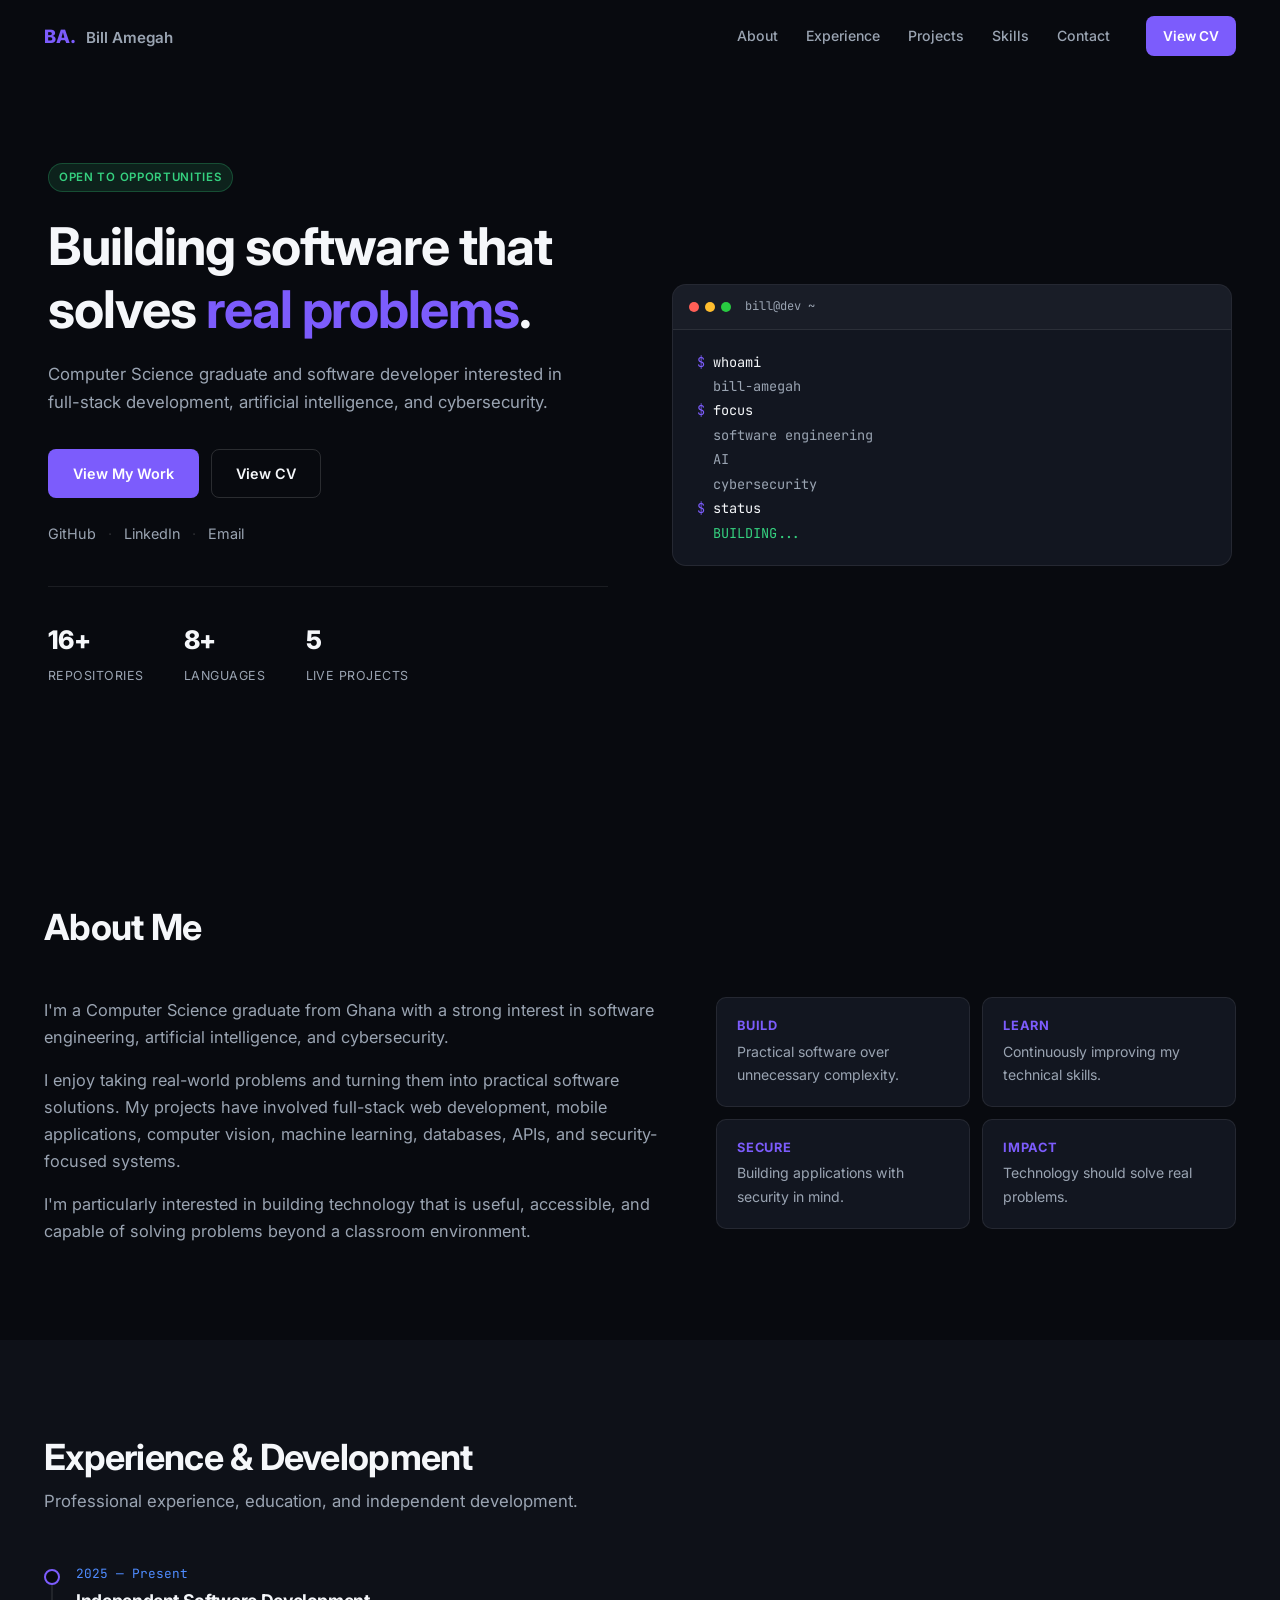
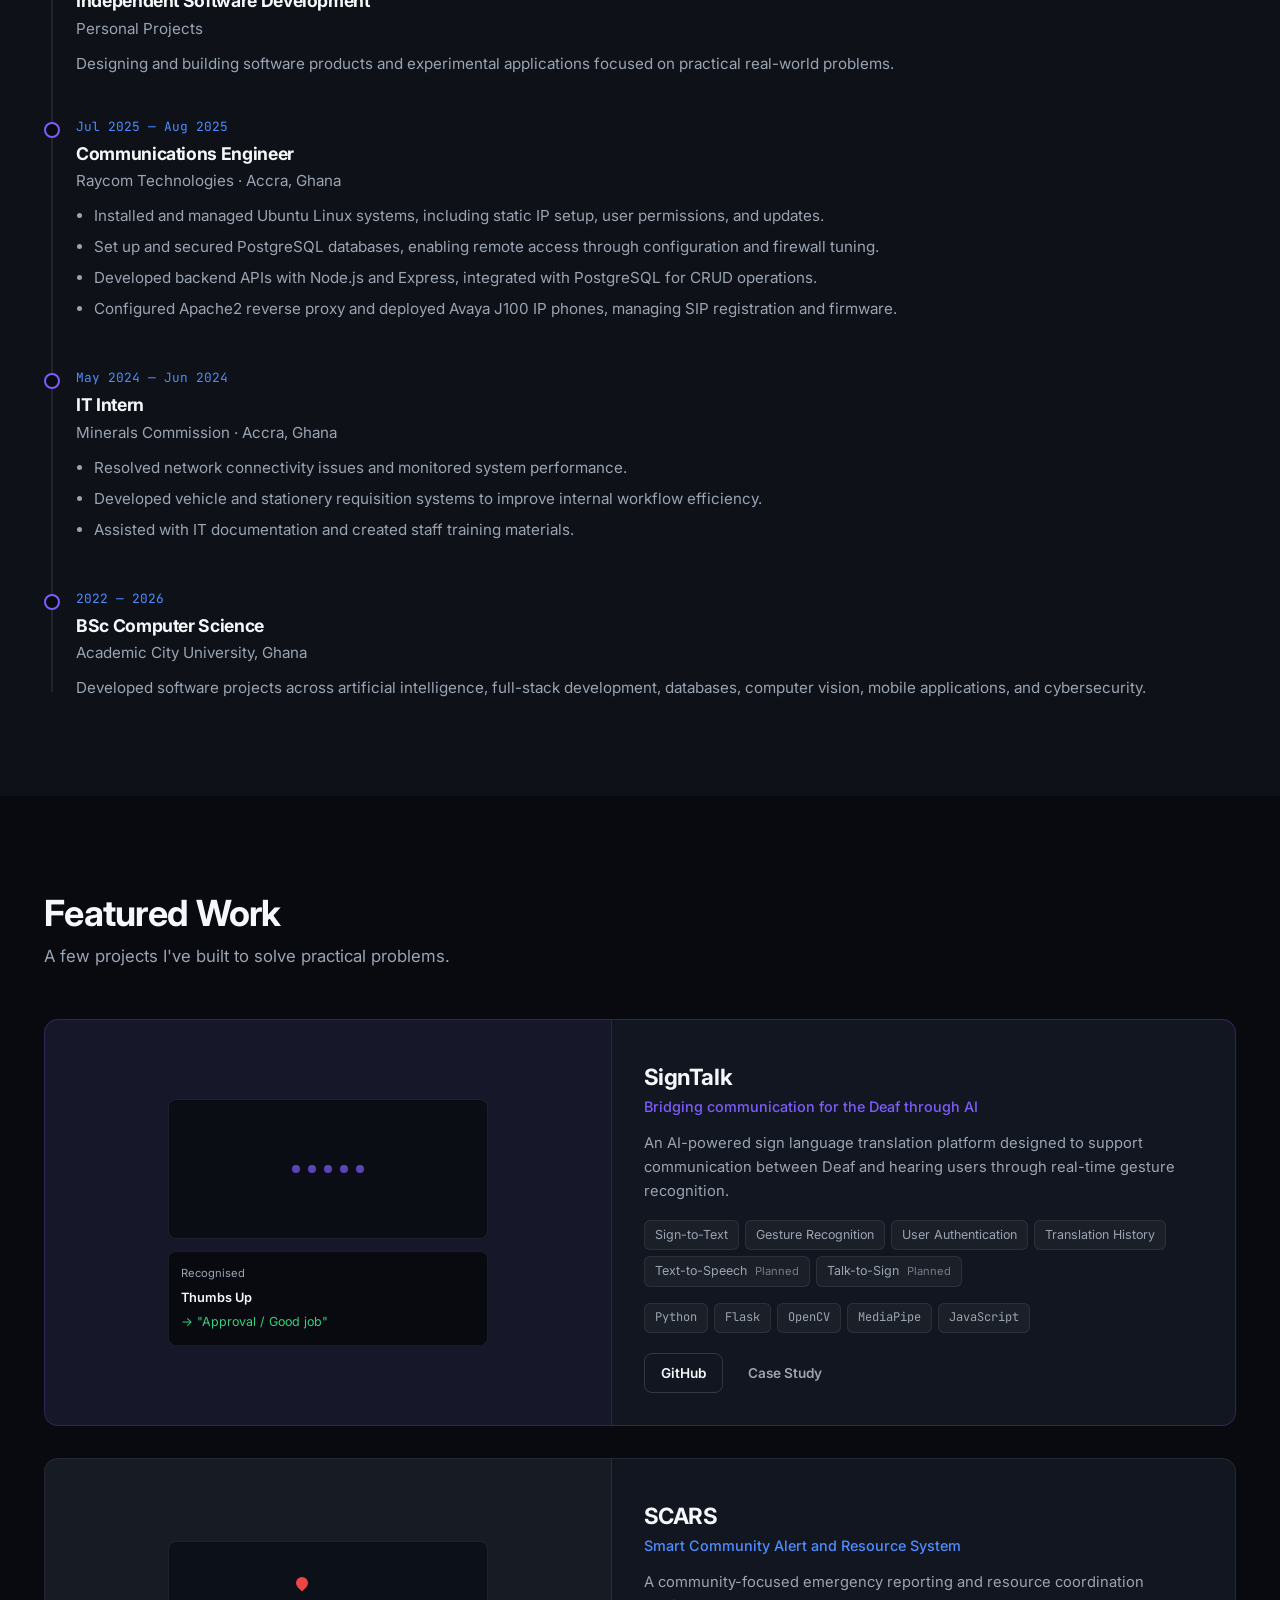
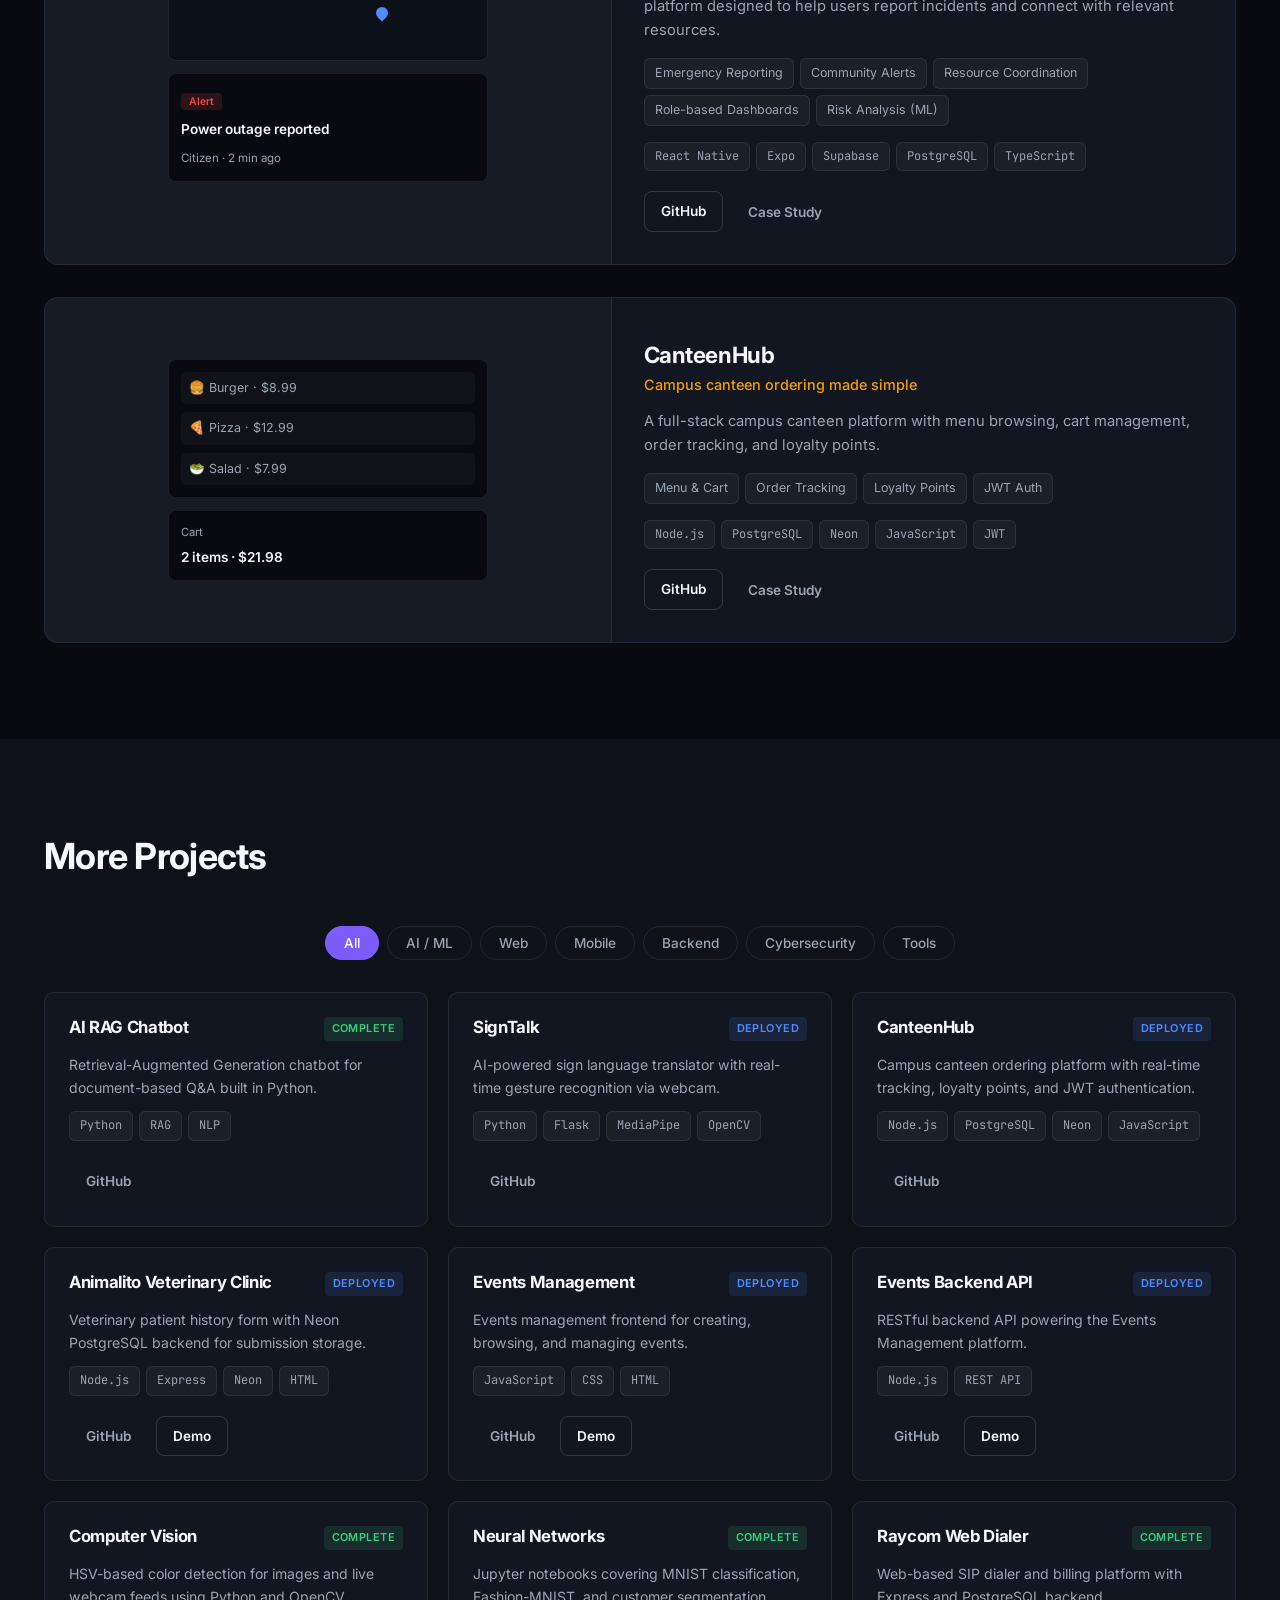
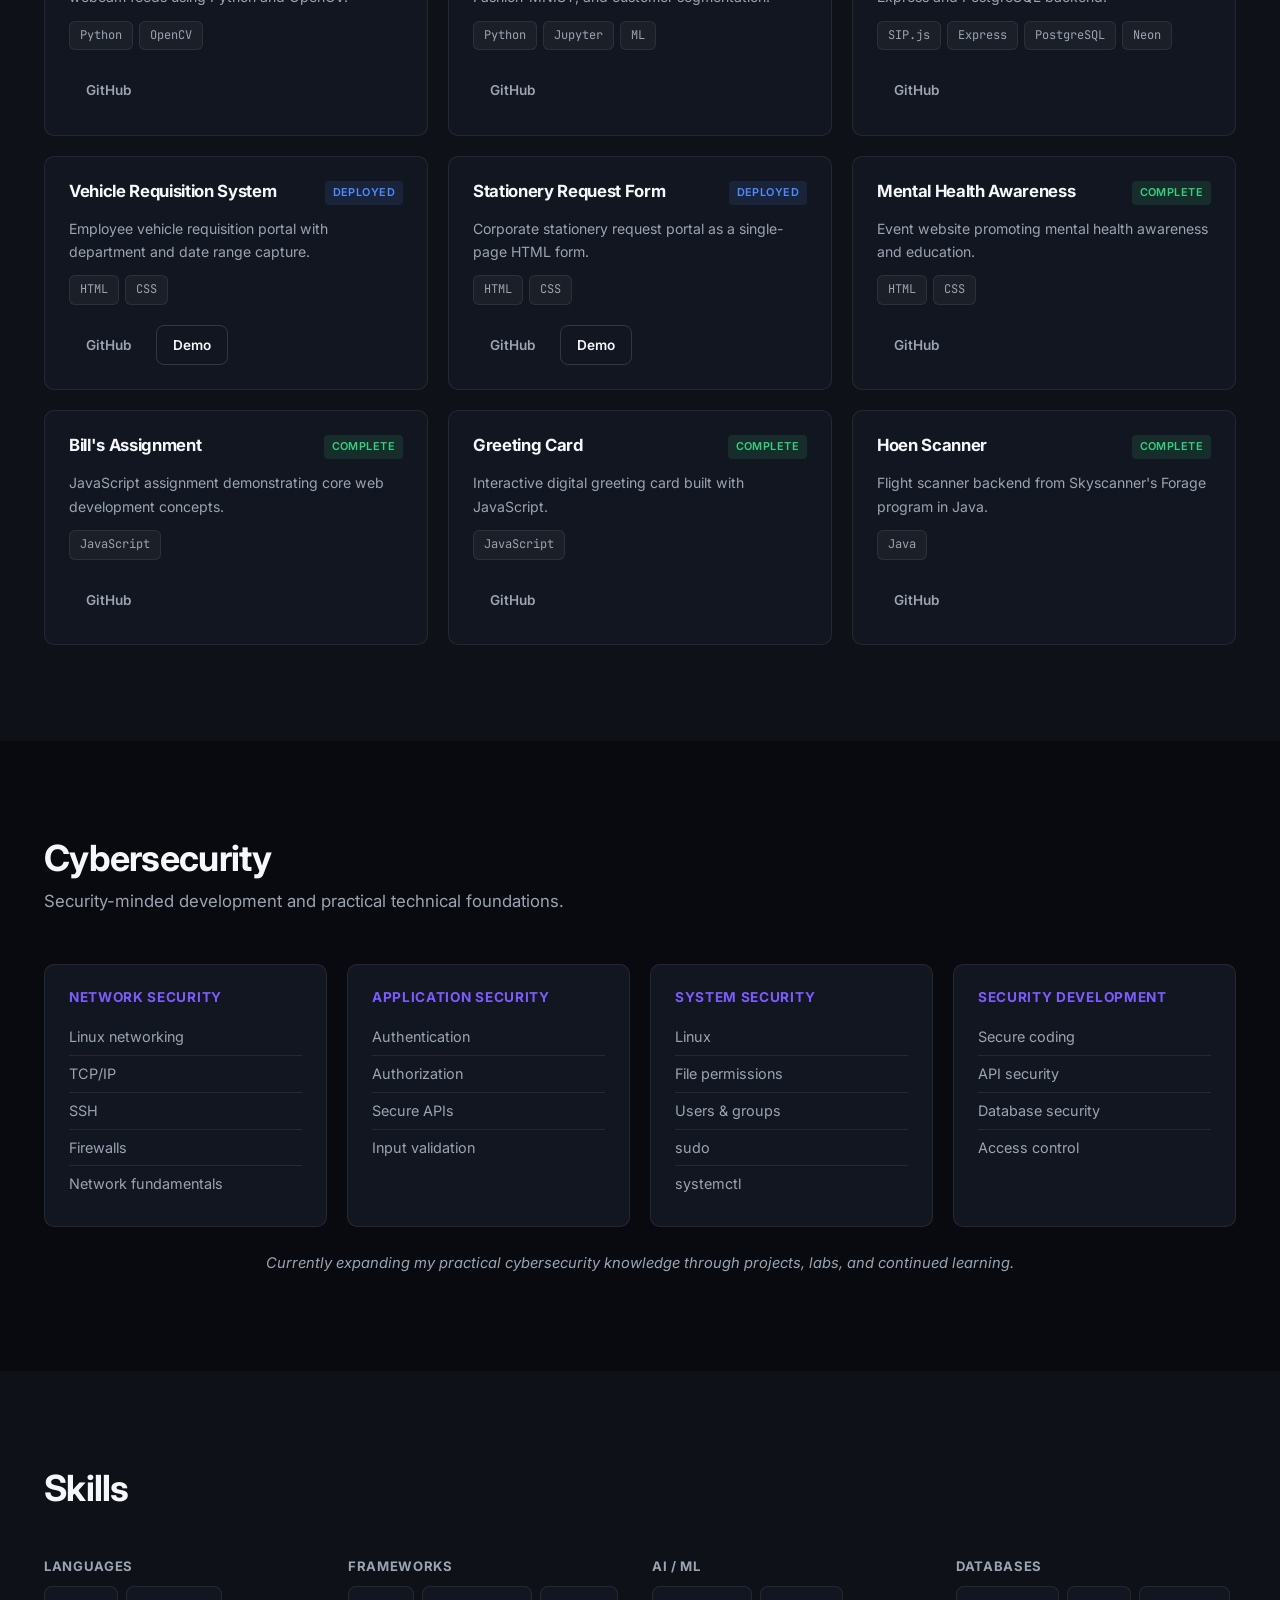
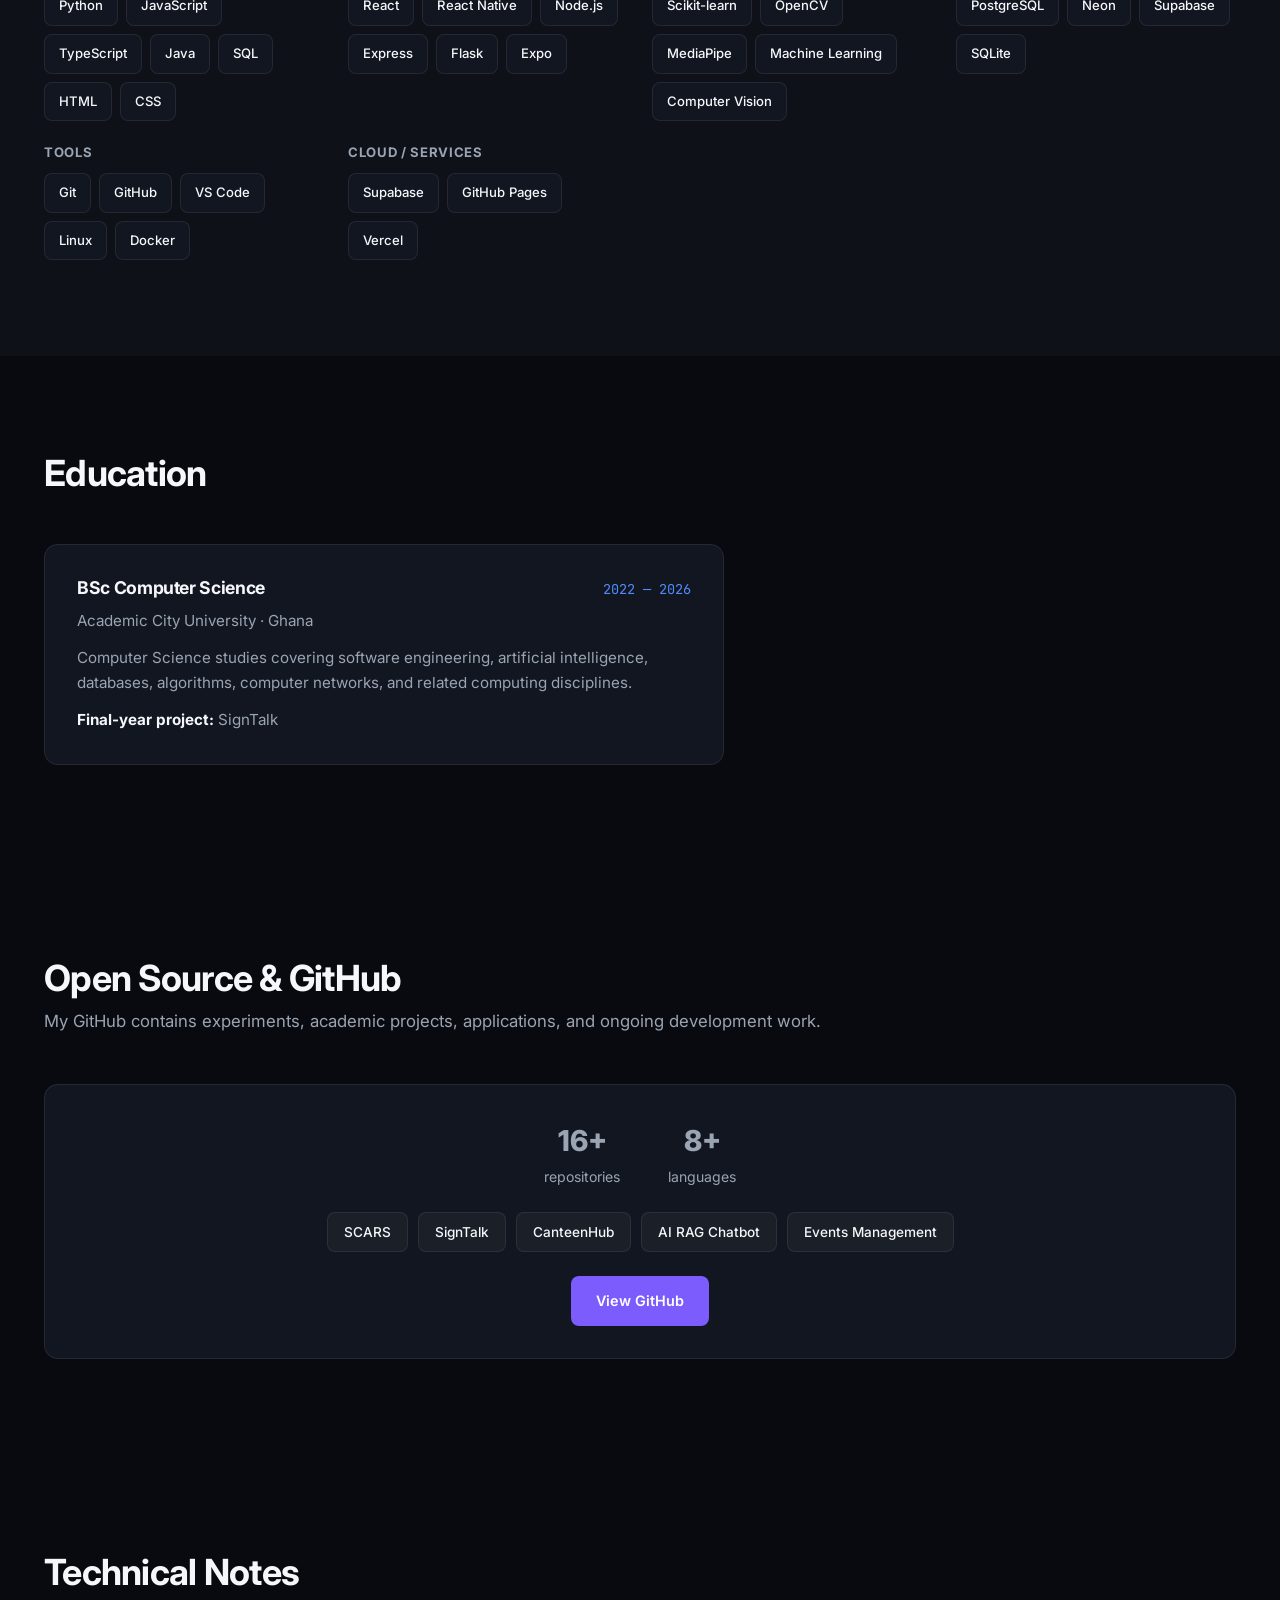
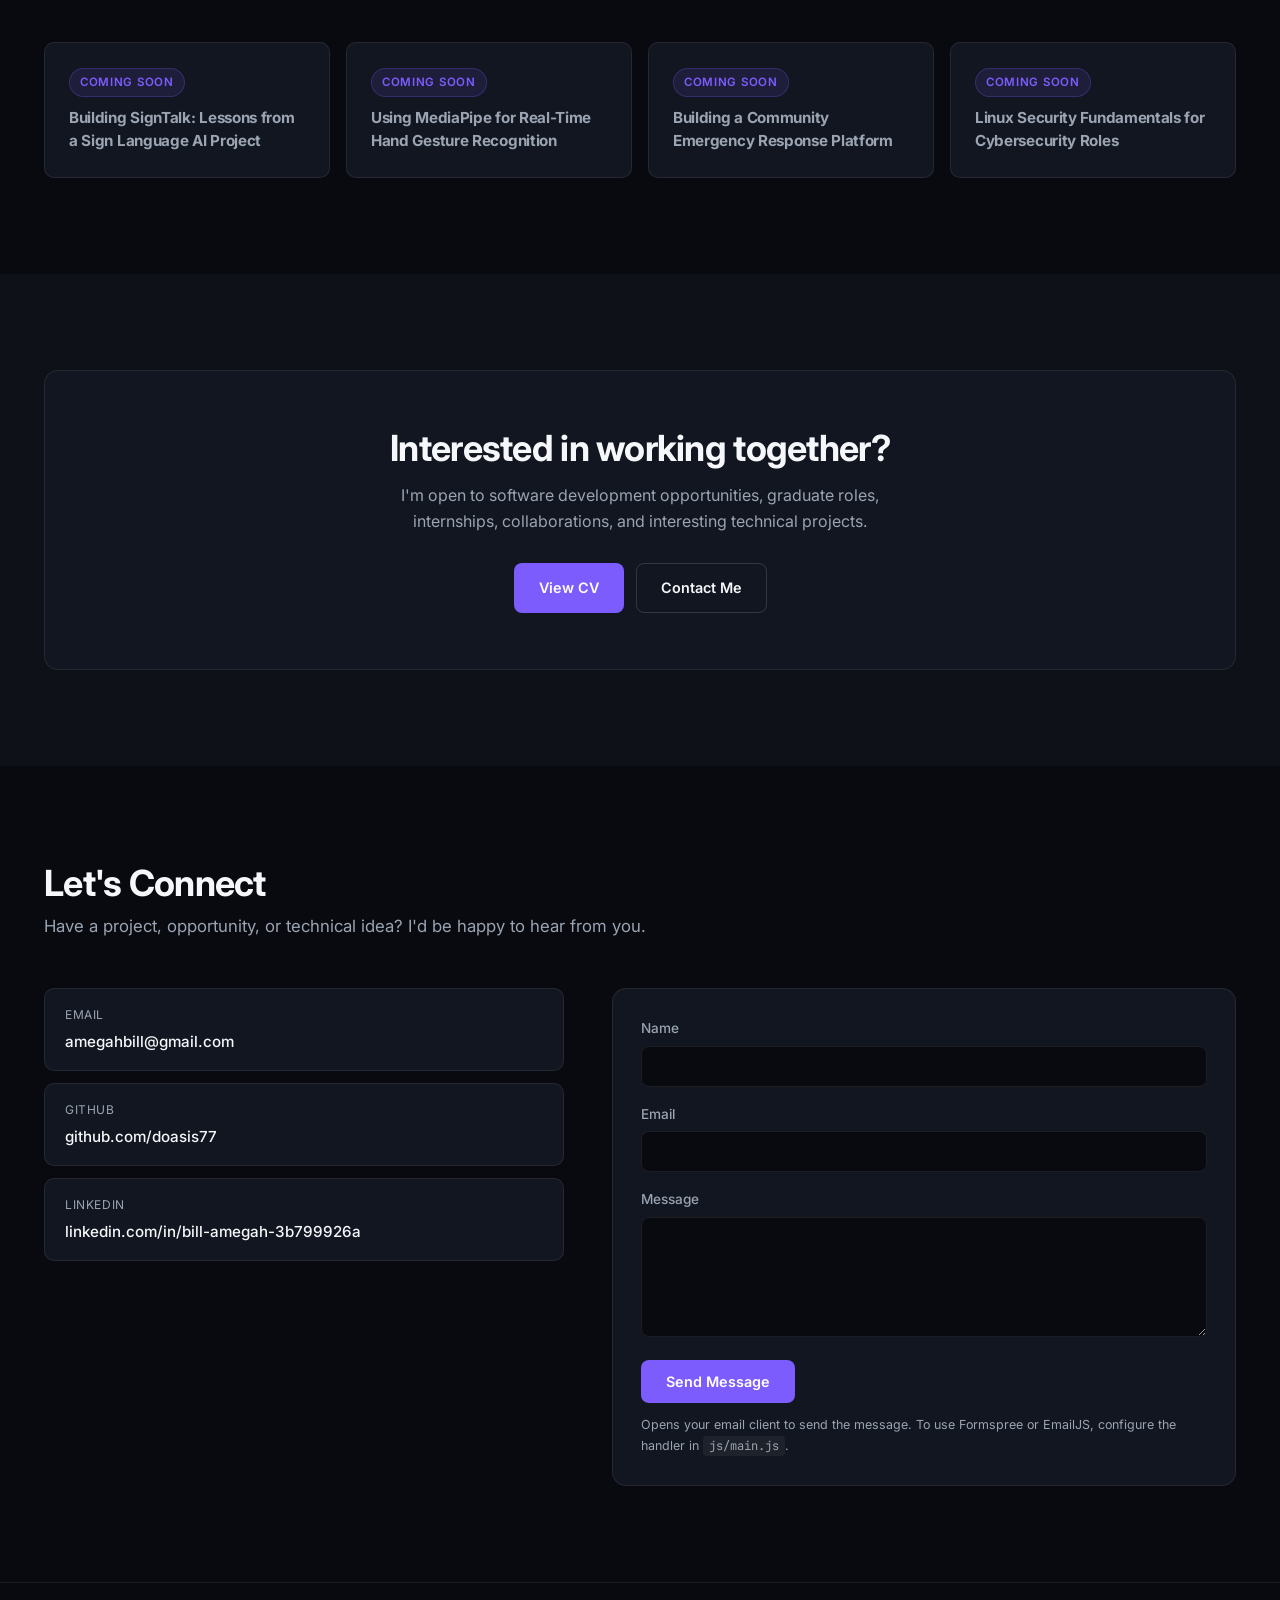
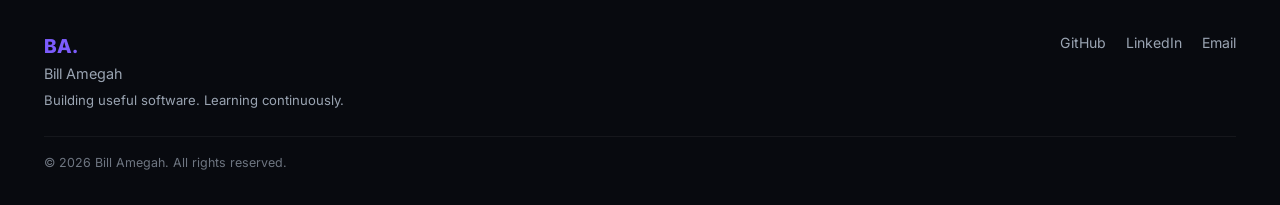
==== commit ebed2277: "Add Raycom and Minerals Commission work experience to portfolio. Include role details on the experie" ====
--- a/index.html
+++ b/index.html
@@ -155,28 +155,9 @@
       <div class="container">
         <header class="section-header reveal">
           <h2 id="experience-heading">Experience &amp; Development</h2>
-          <p class="section-sub">Academic &amp; Independent Development</p>
-        </header>
-        <div class="timeline reveal">
-          <article class="timeline-item">
-            <div class="timeline-marker"></div>
-            <div class="timeline-content">
-              <time datetime="2022/2026" class="timeline-date">2022 — 2026</time>
-              <h3>BSc Computer Science</h3>
-              <p class="timeline-org">Academic City University, Ghana</p>
-              <p>Developed software projects across artificial intelligence, full-stack development, databases, computer vision, mobile applications, and cybersecurity.</p>
-            </div>
-          </article>
-          <article class="timeline-item">
-            <div class="timeline-marker"></div>
-            <div class="timeline-content">
-              <time datetime="2025" class="timeline-date">2025 — Present</time>
-              <h3>Independent Software Development</h3>
-              <p class="timeline-org">Personal Projects</p>
-              <p>Designing and building software products and experimental applications focused on practical real-world problems.</p>
-            </div>
-          </article>
-        </div>
+          <p class="section-sub">Professional experience, education, and independent development.</p>
+        </header>
+        <div class="timeline reveal" id="experience-timeline"></div>
       </div>
     </section>
 
--- a/styles.css
+++ b/styles.css
@@ -396,6 +396,13 @@
 .timeline-content h3 { margin-bottom: 4px; }
 .timeline-org { color: var(--text-secondary); font-size: 0.9rem; margin-bottom: 10px; }
 .timeline-content p { color: var(--text-secondary); font-size: 0.95rem; }
+.timeline-content ul {
+  margin-top: 10px;
+  padding-left: 18px;
+  color: var(--text-secondary);
+  font-size: 0.95rem;
+}
+.timeline-content li { margin-bottom: 6px; }
 
 /* ── Featured Projects ── */
 .featured-grid {
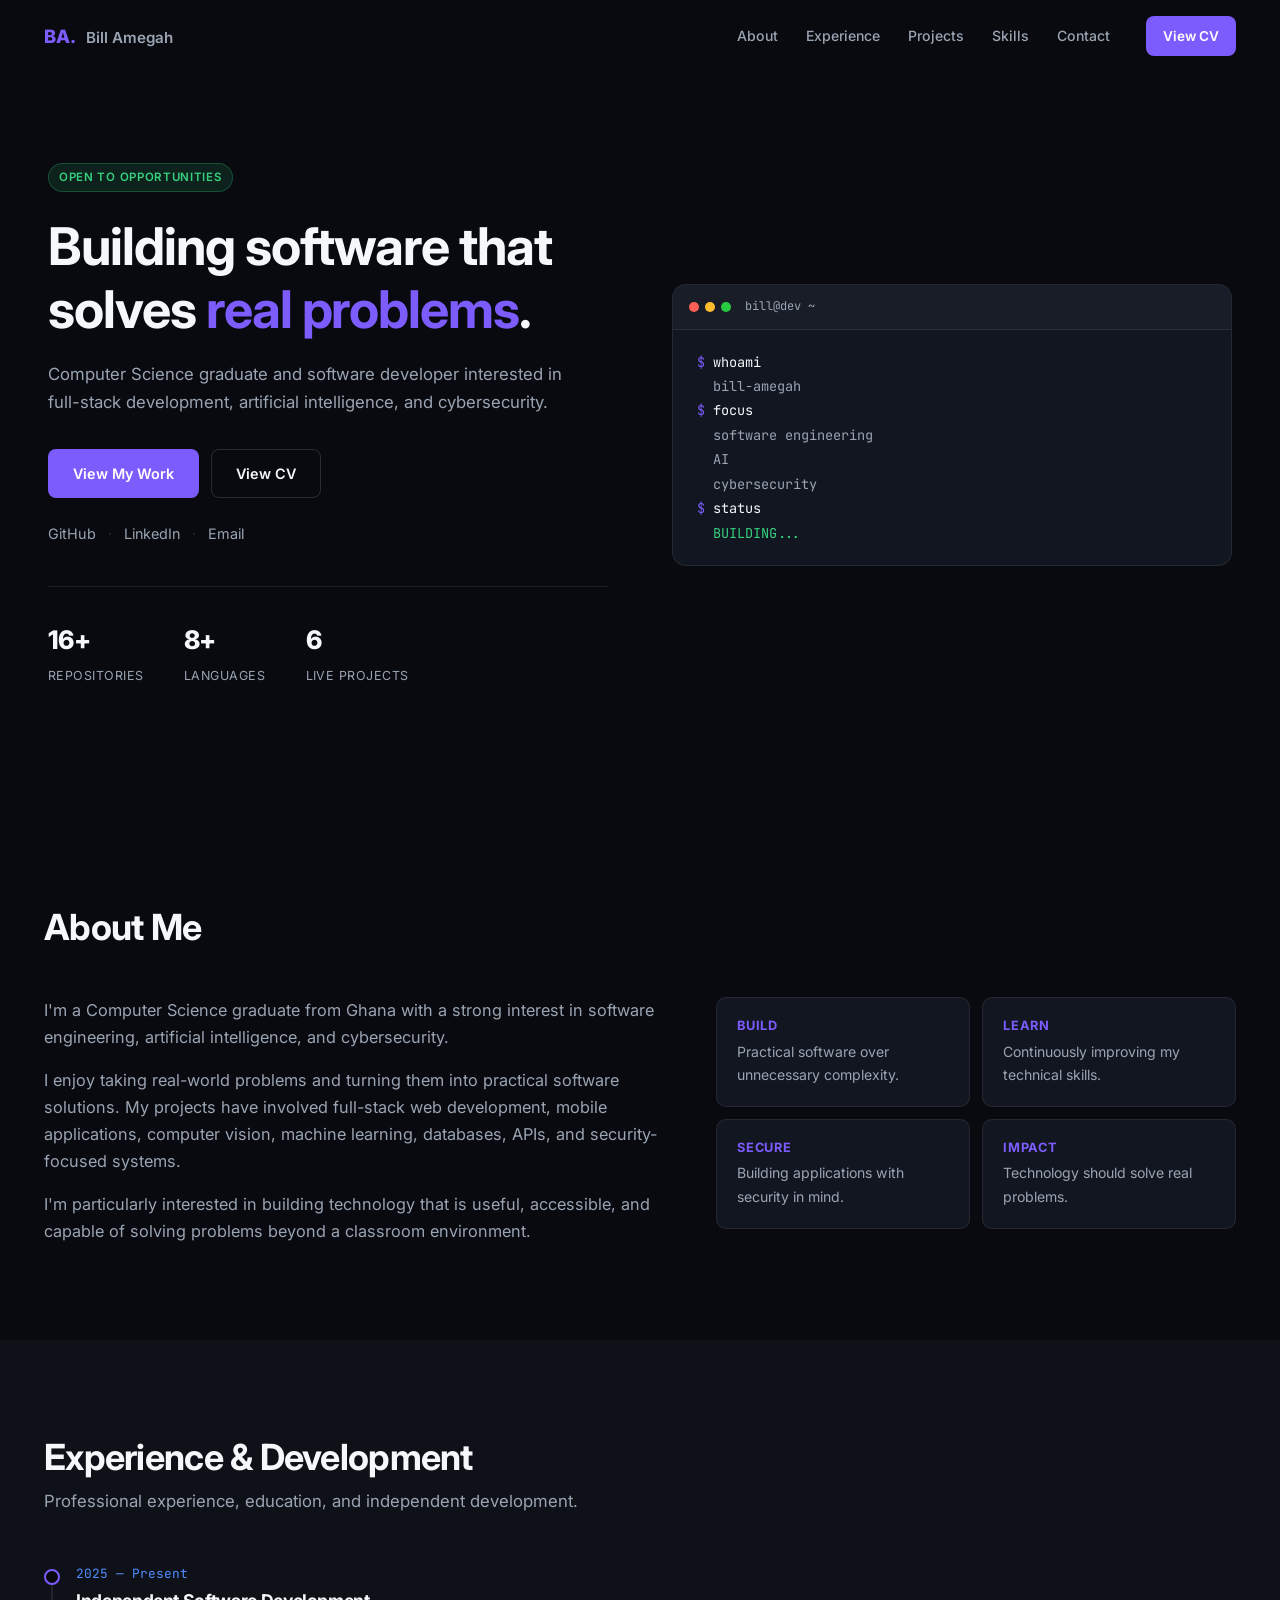
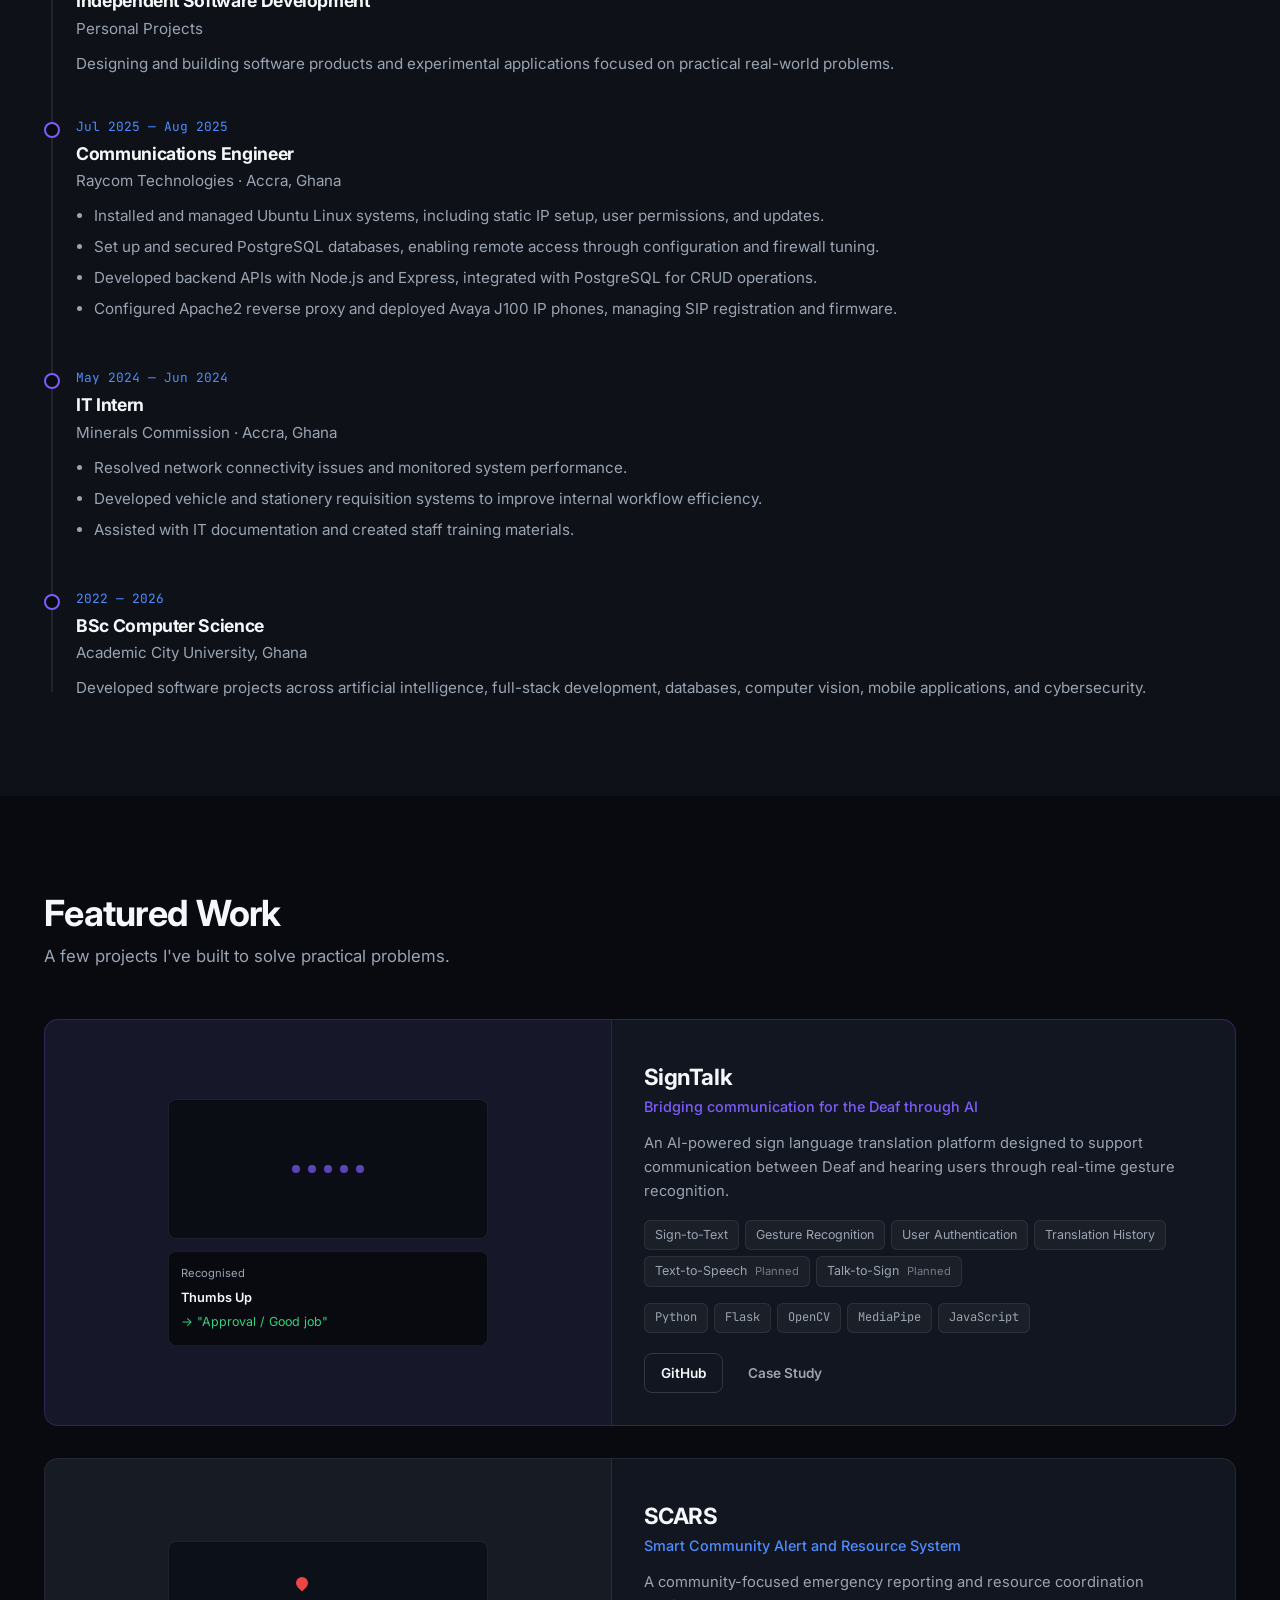
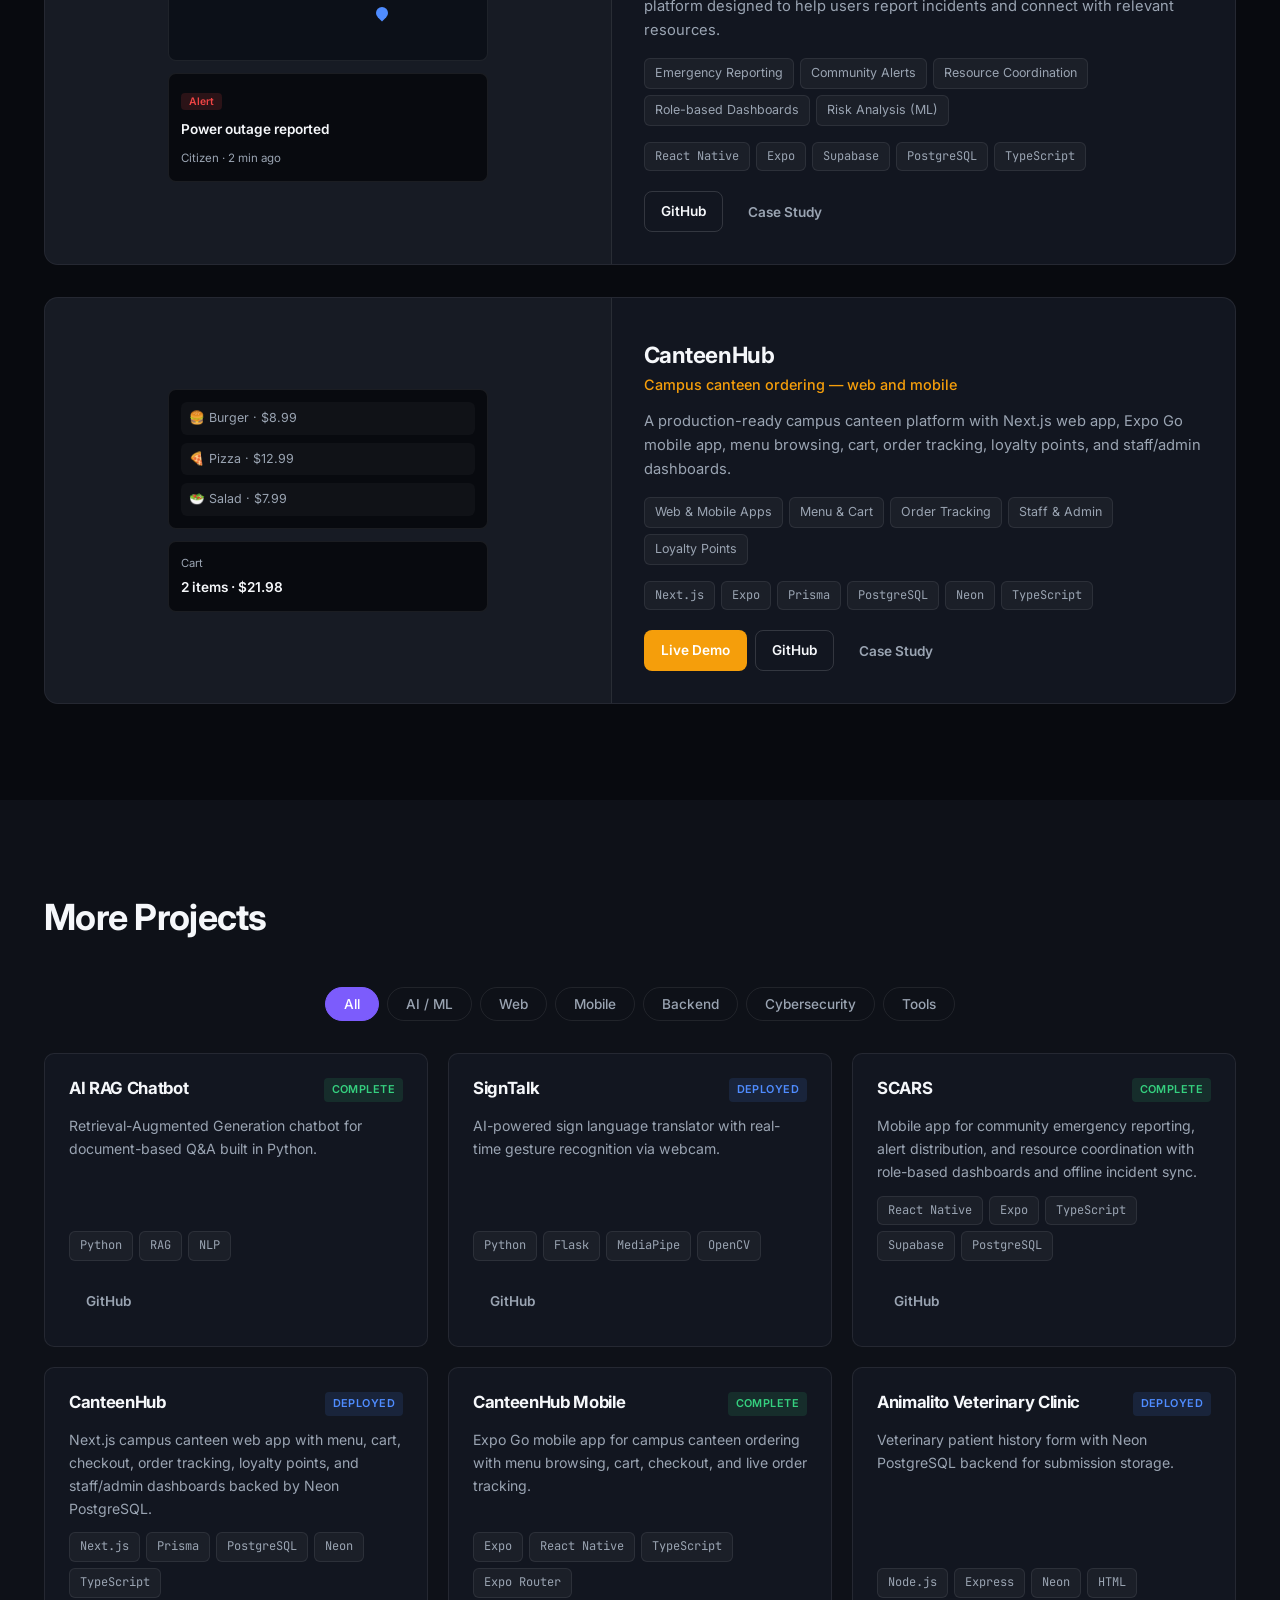
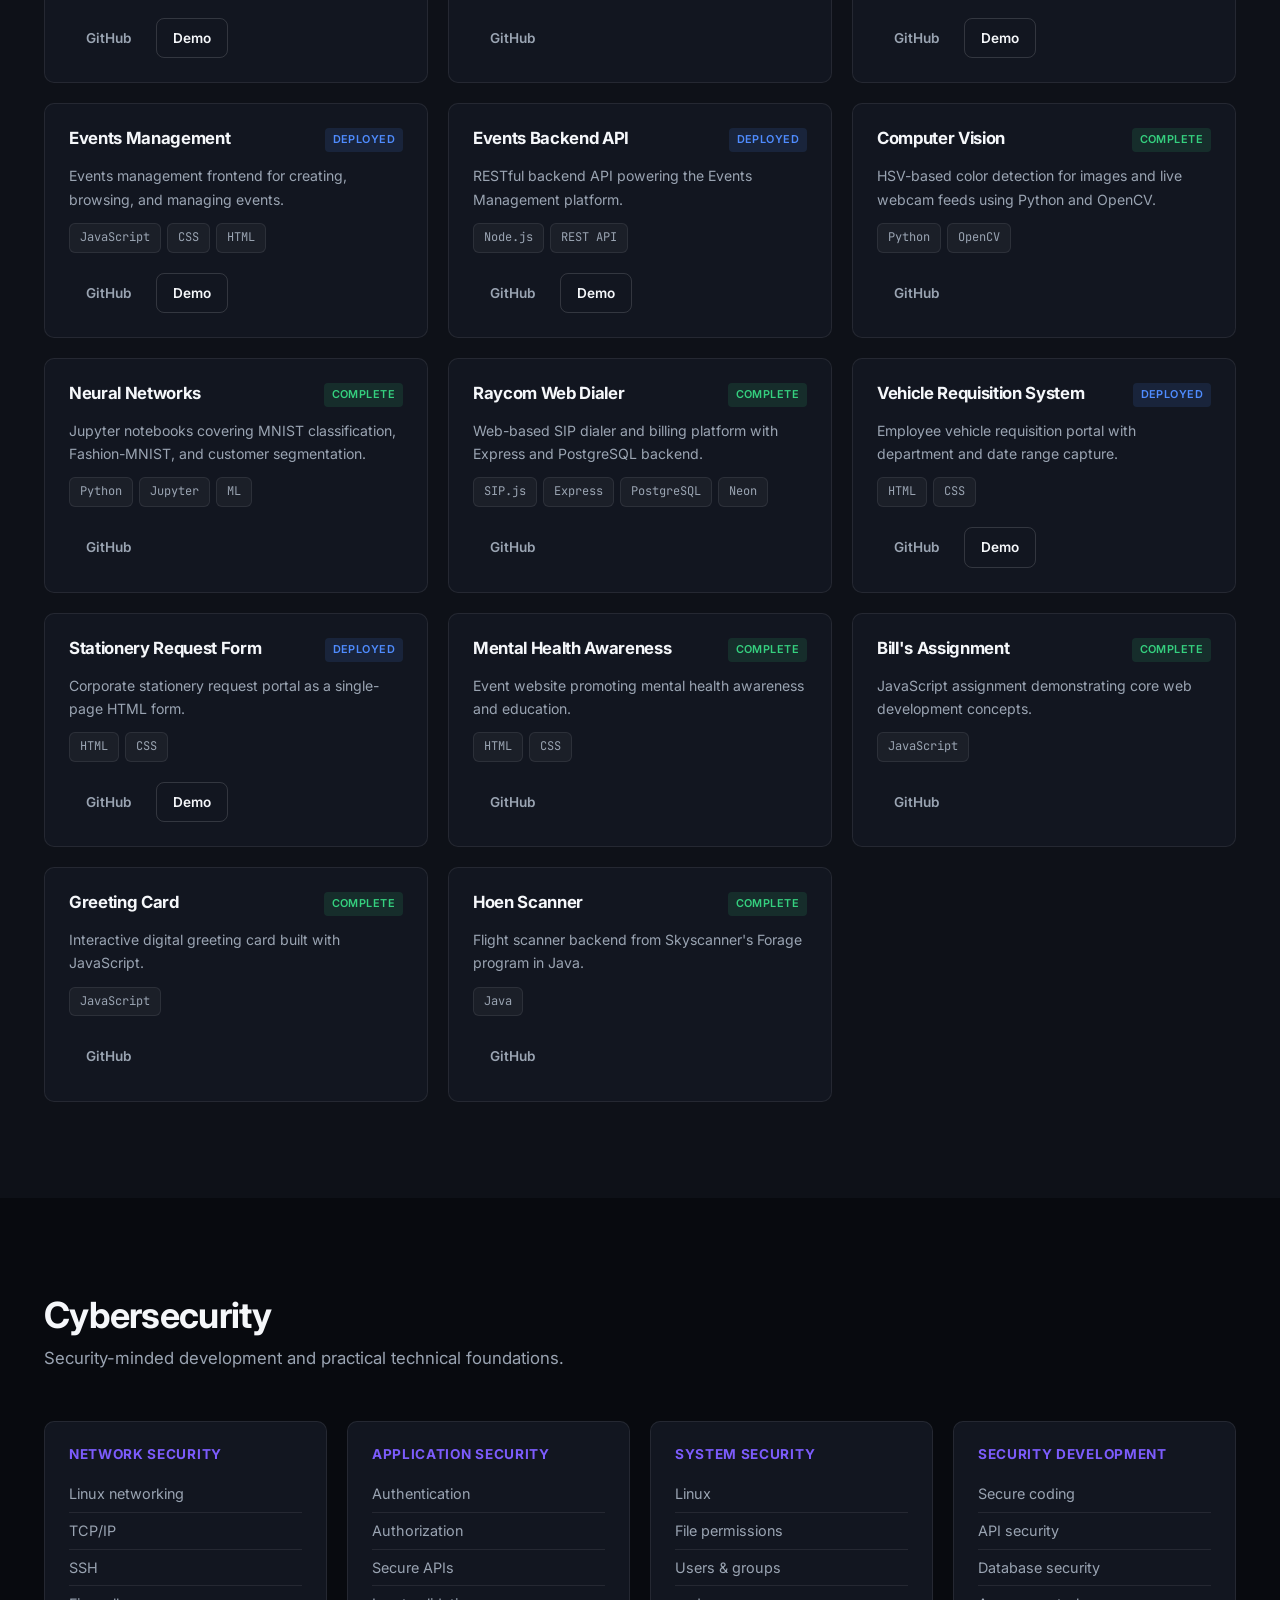
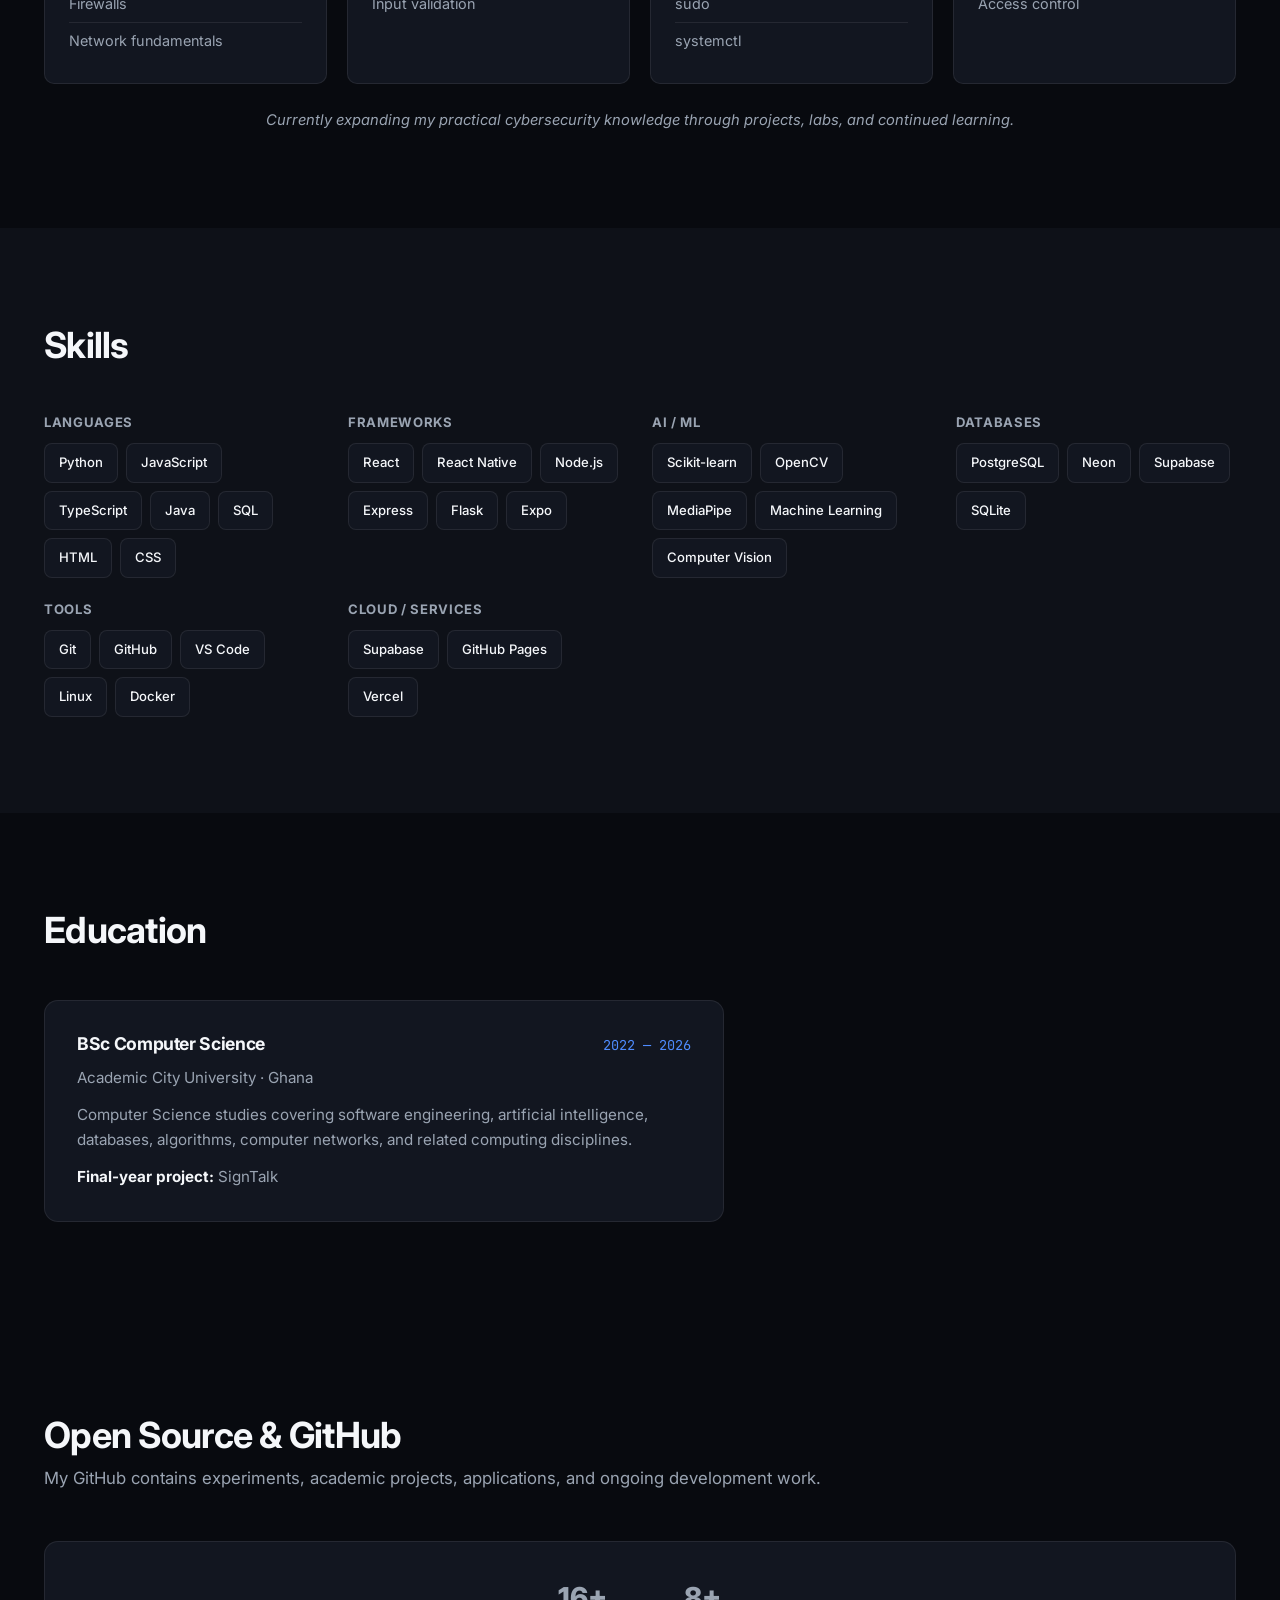
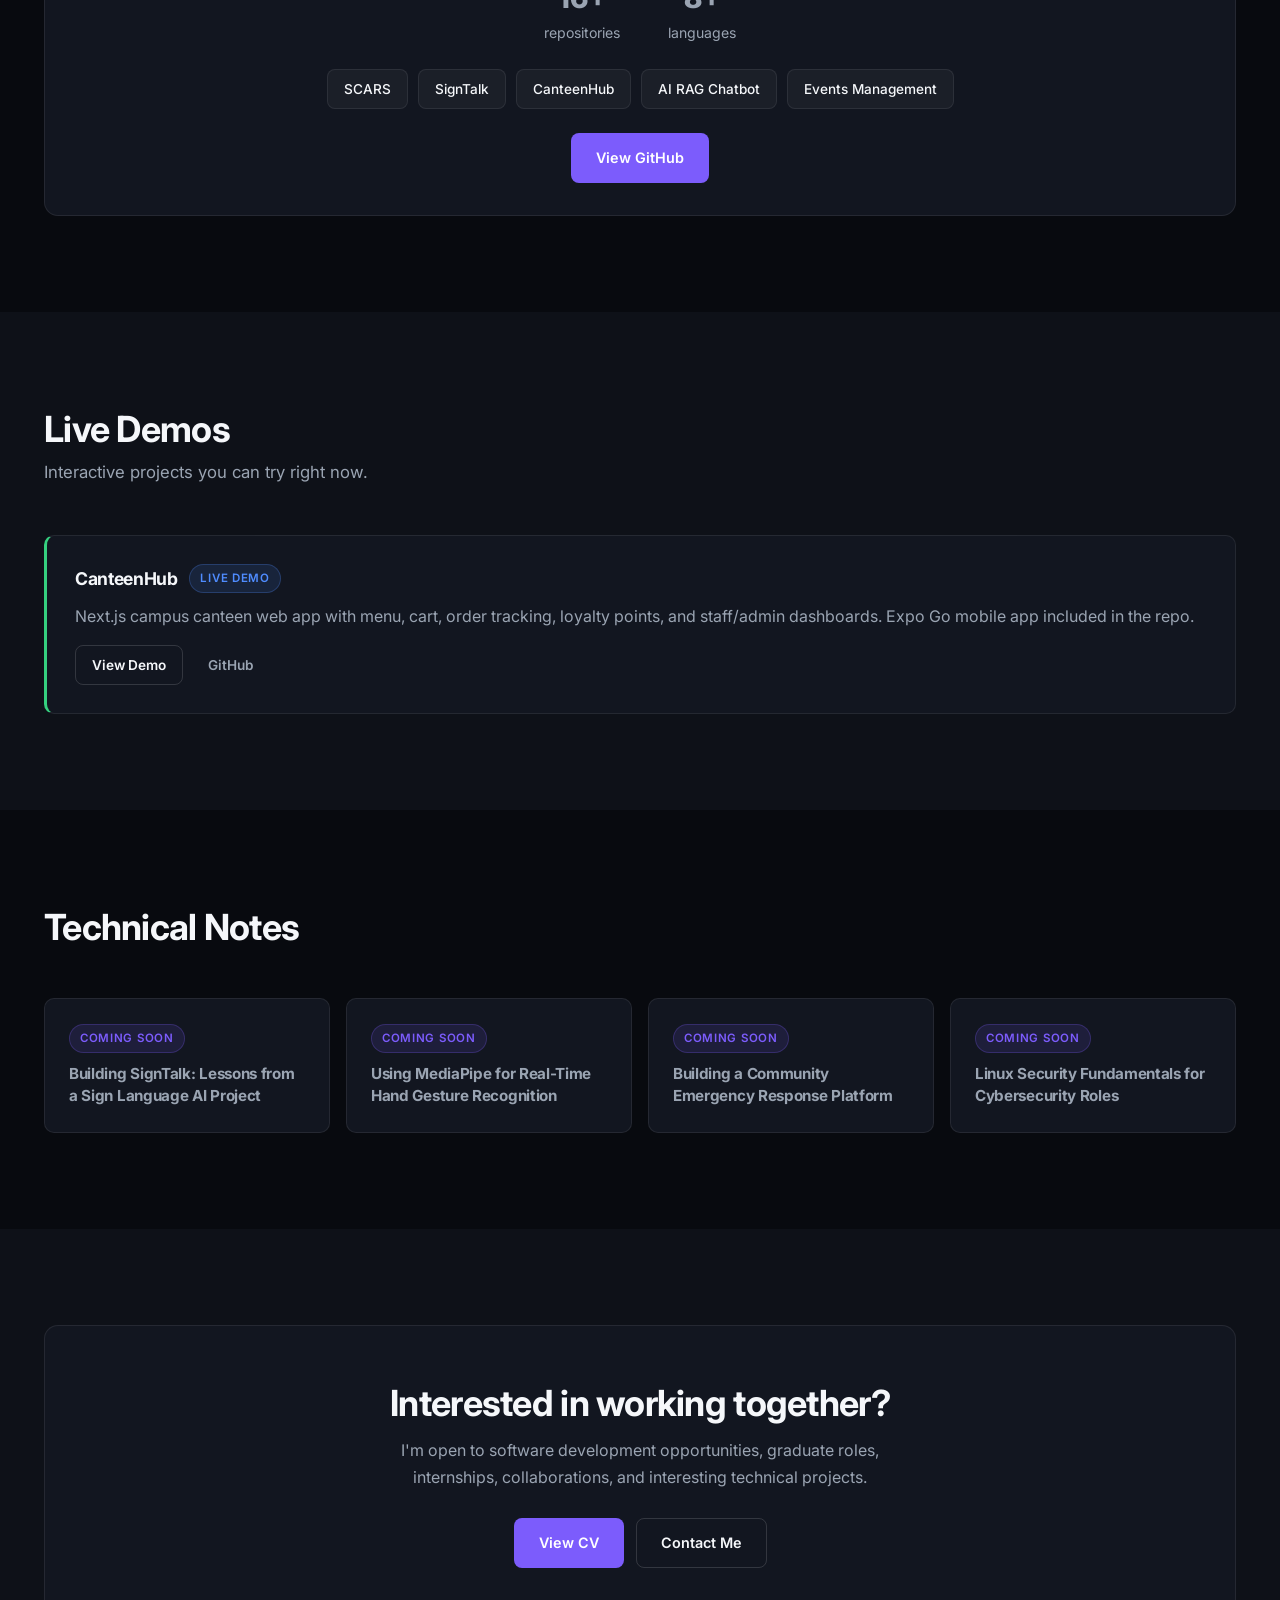
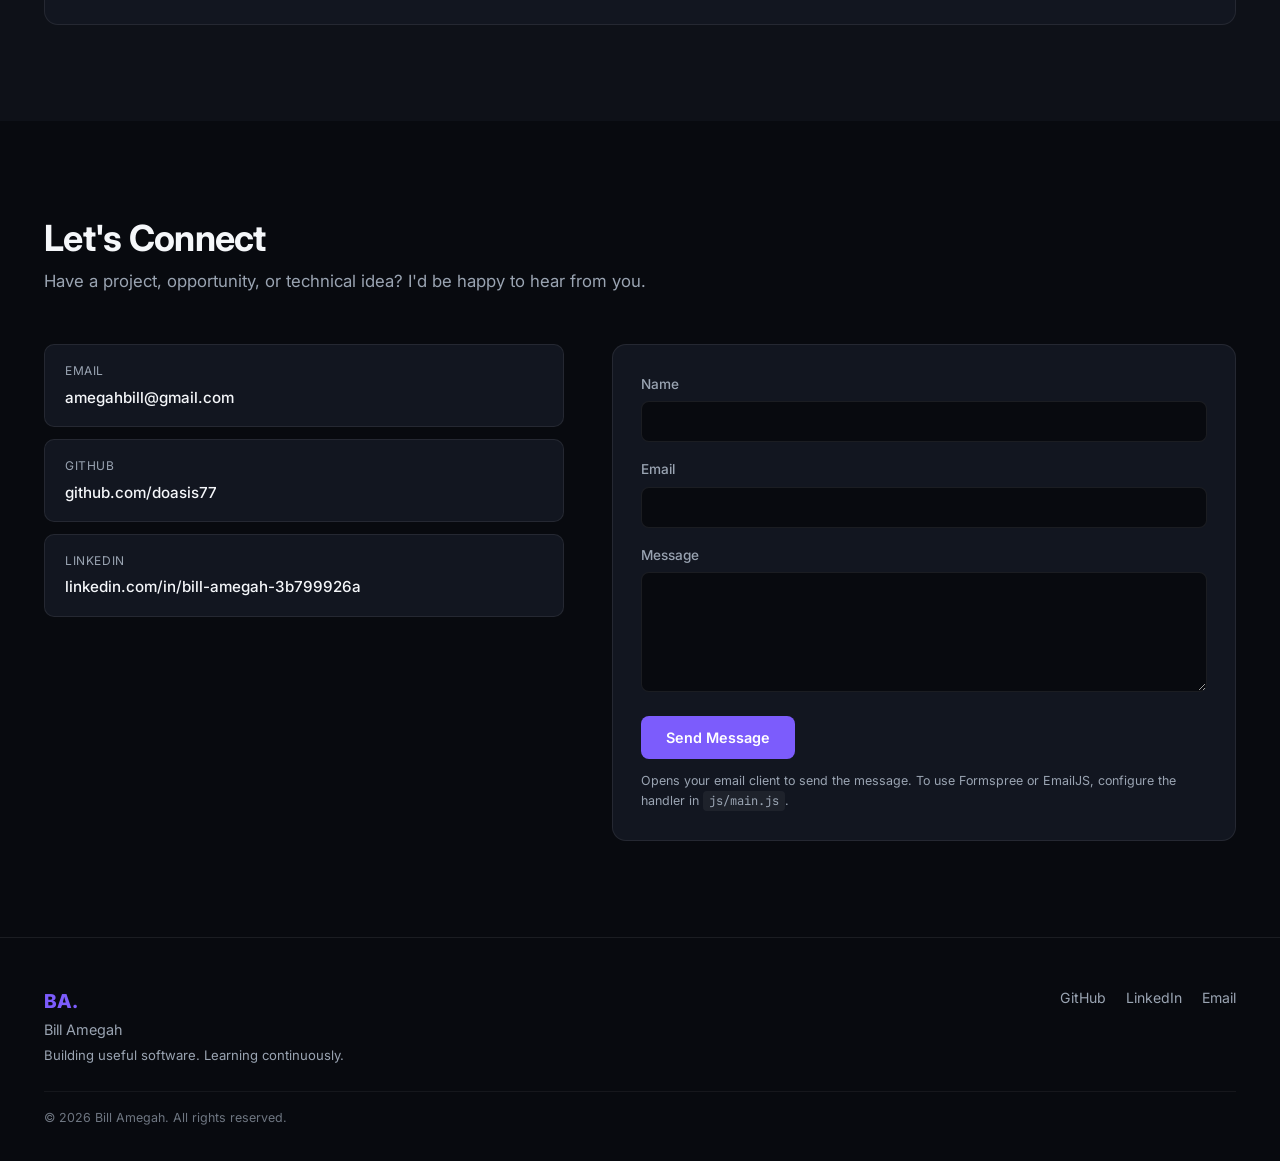
==== commit 0f947e6f: "Update CanteenHub portfolio entry for web and mobile stack. Restore the live demo link and add Cante" ====
--- a/index.html
+++ b/index.html
@@ -88,7 +88,7 @@
               <span class="stat-label">Languages</span>
             </div>
             <div class="stat" role="listitem">
-              <span class="stat-value">5</span>
+              <span class="stat-value">6</span>
               <span class="stat-label">Live Projects</span>
             </div>
           </div>
@@ -241,6 +241,29 @@
       </div>
     </section>
 
+    <!-- Live Demos -->
+    <section class="section section-alt" id="building" aria-labelledby="building-heading">
+      <div class="container">
+        <header class="section-header reveal">
+          <h2 id="building-heading">Live Demos</h2>
+          <p class="section-sub">Interactive projects you can try right now.</p>
+        </header>
+        <div class="building-grid reveal">
+          <article class="building-card">
+            <div class="building-header">
+              <h3>CanteenHub</h3>
+              <span class="badge badge-dev">Live Demo</span>
+            </div>
+            <p>Next.js campus canteen web app with menu, cart, order tracking, loyalty points, and staff/admin dashboards. Expo Go mobile app included in the repo.</p>
+            <div class="building-actions">
+              <a href="https://canteenhub-demo.vercel.app" target="_blank" rel="noopener noreferrer" class="btn btn-outline btn-sm">View Demo</a>
+              <a href="https://github.com/doasis77/CanteenHub" target="_blank" rel="noopener noreferrer" class="btn btn-ghost btn-sm">GitHub</a>
+            </div>
+          </article>
+        </div>
+      </div>
+    </section>
+
     <!-- Technical Writing -->
     <section class="section" id="writing" aria-labelledby="writing-heading">
       <div class="container">
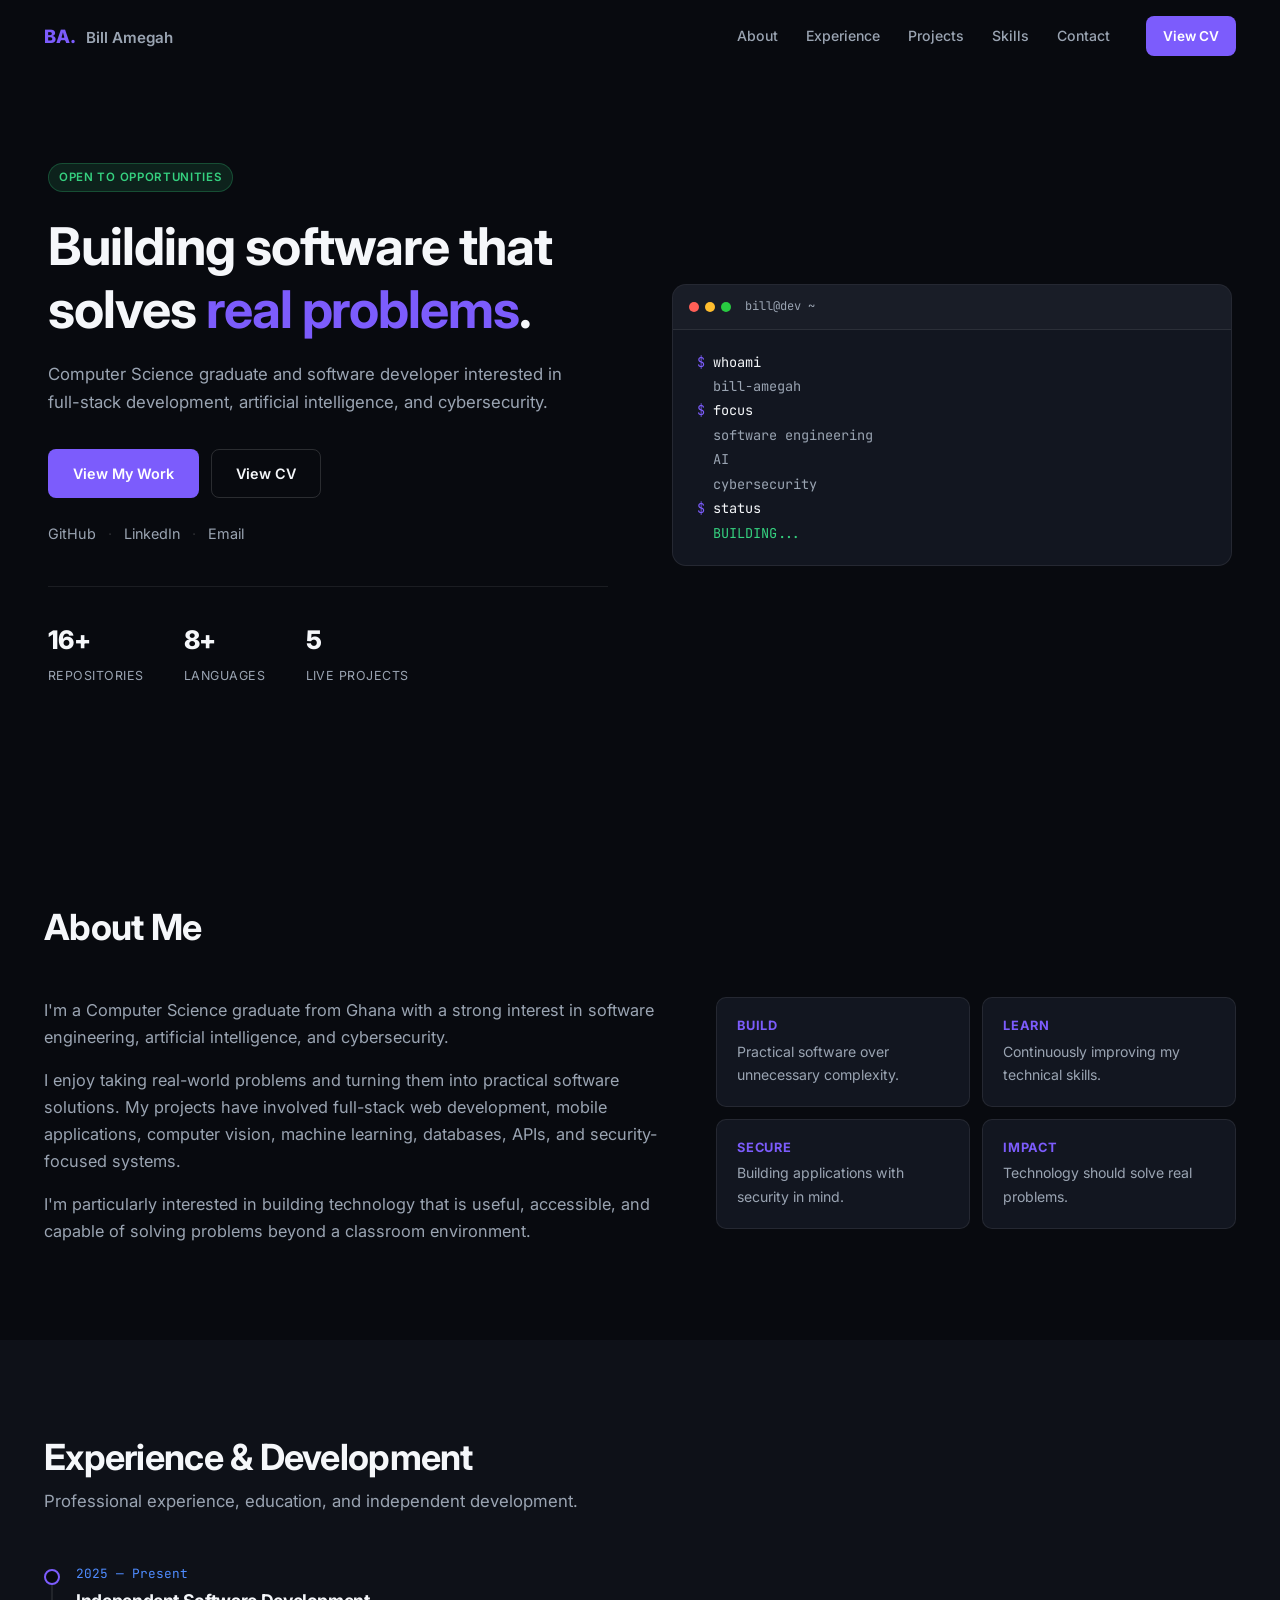
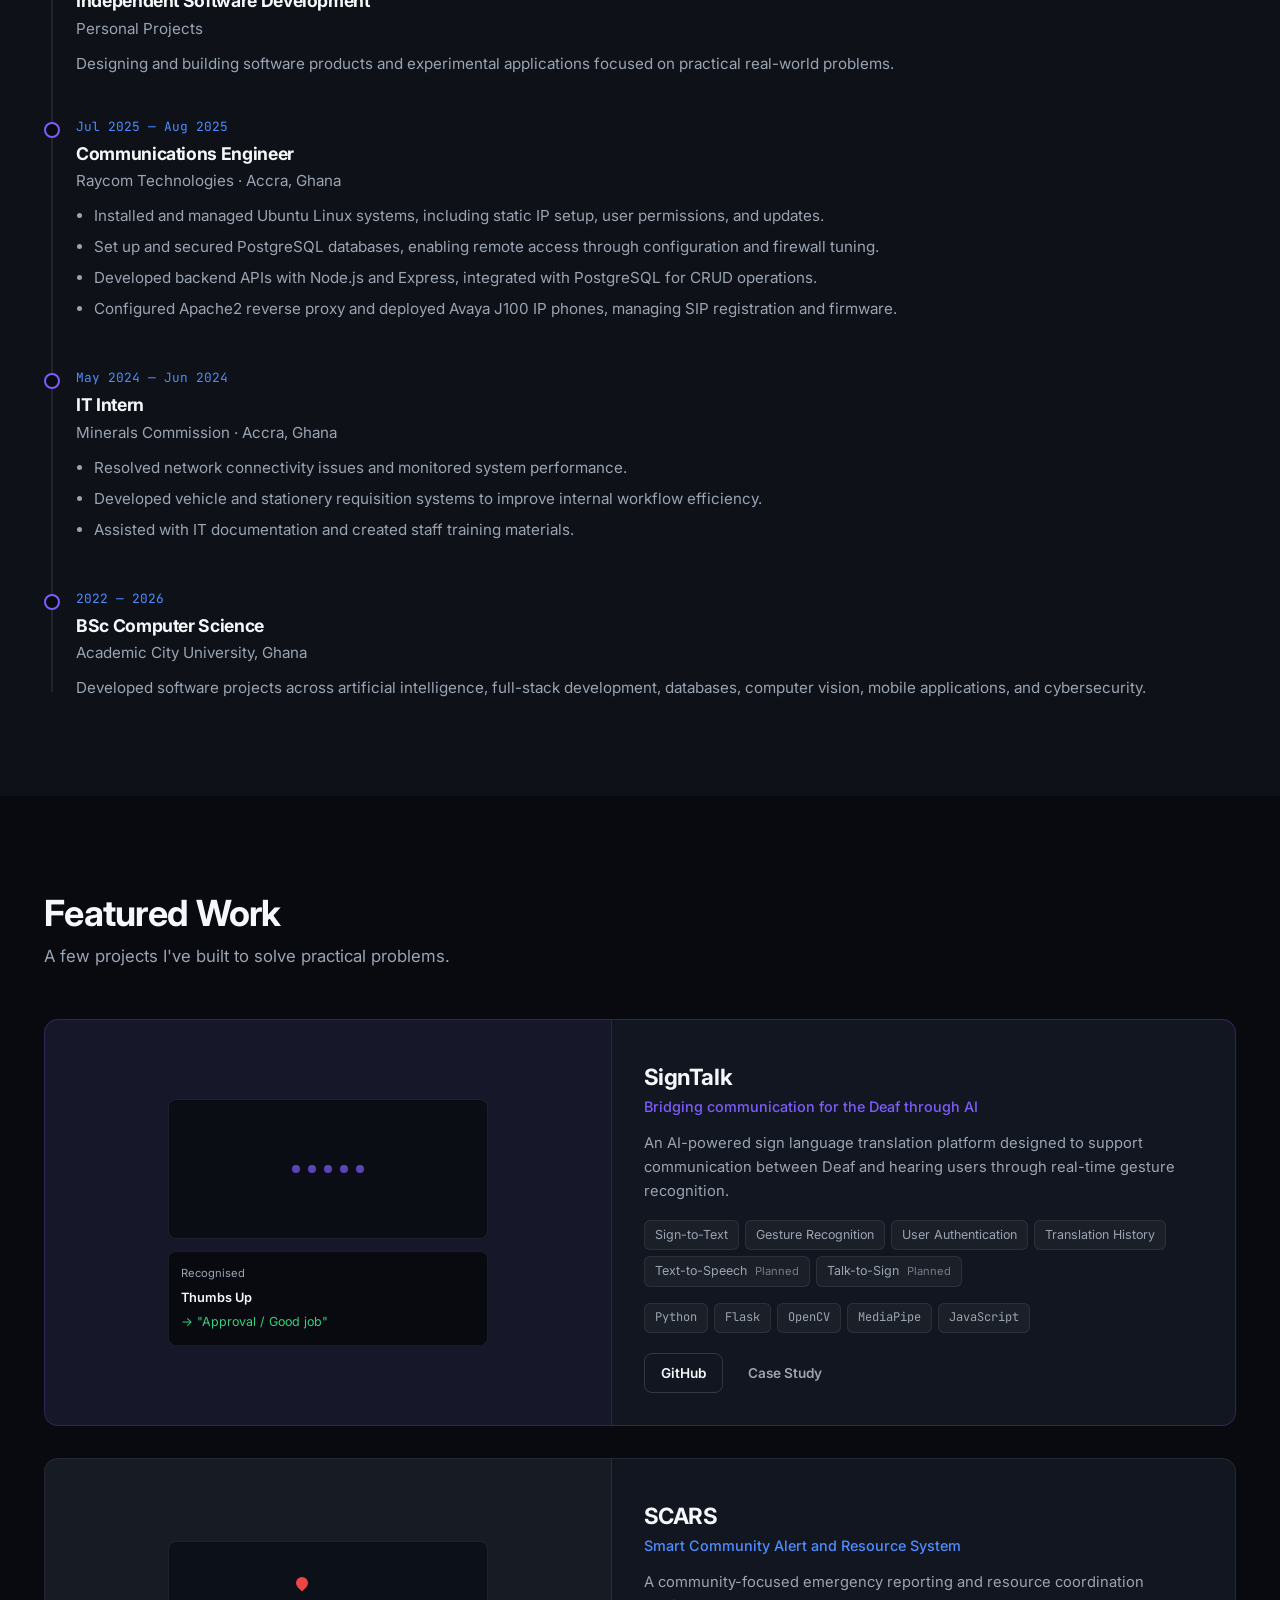
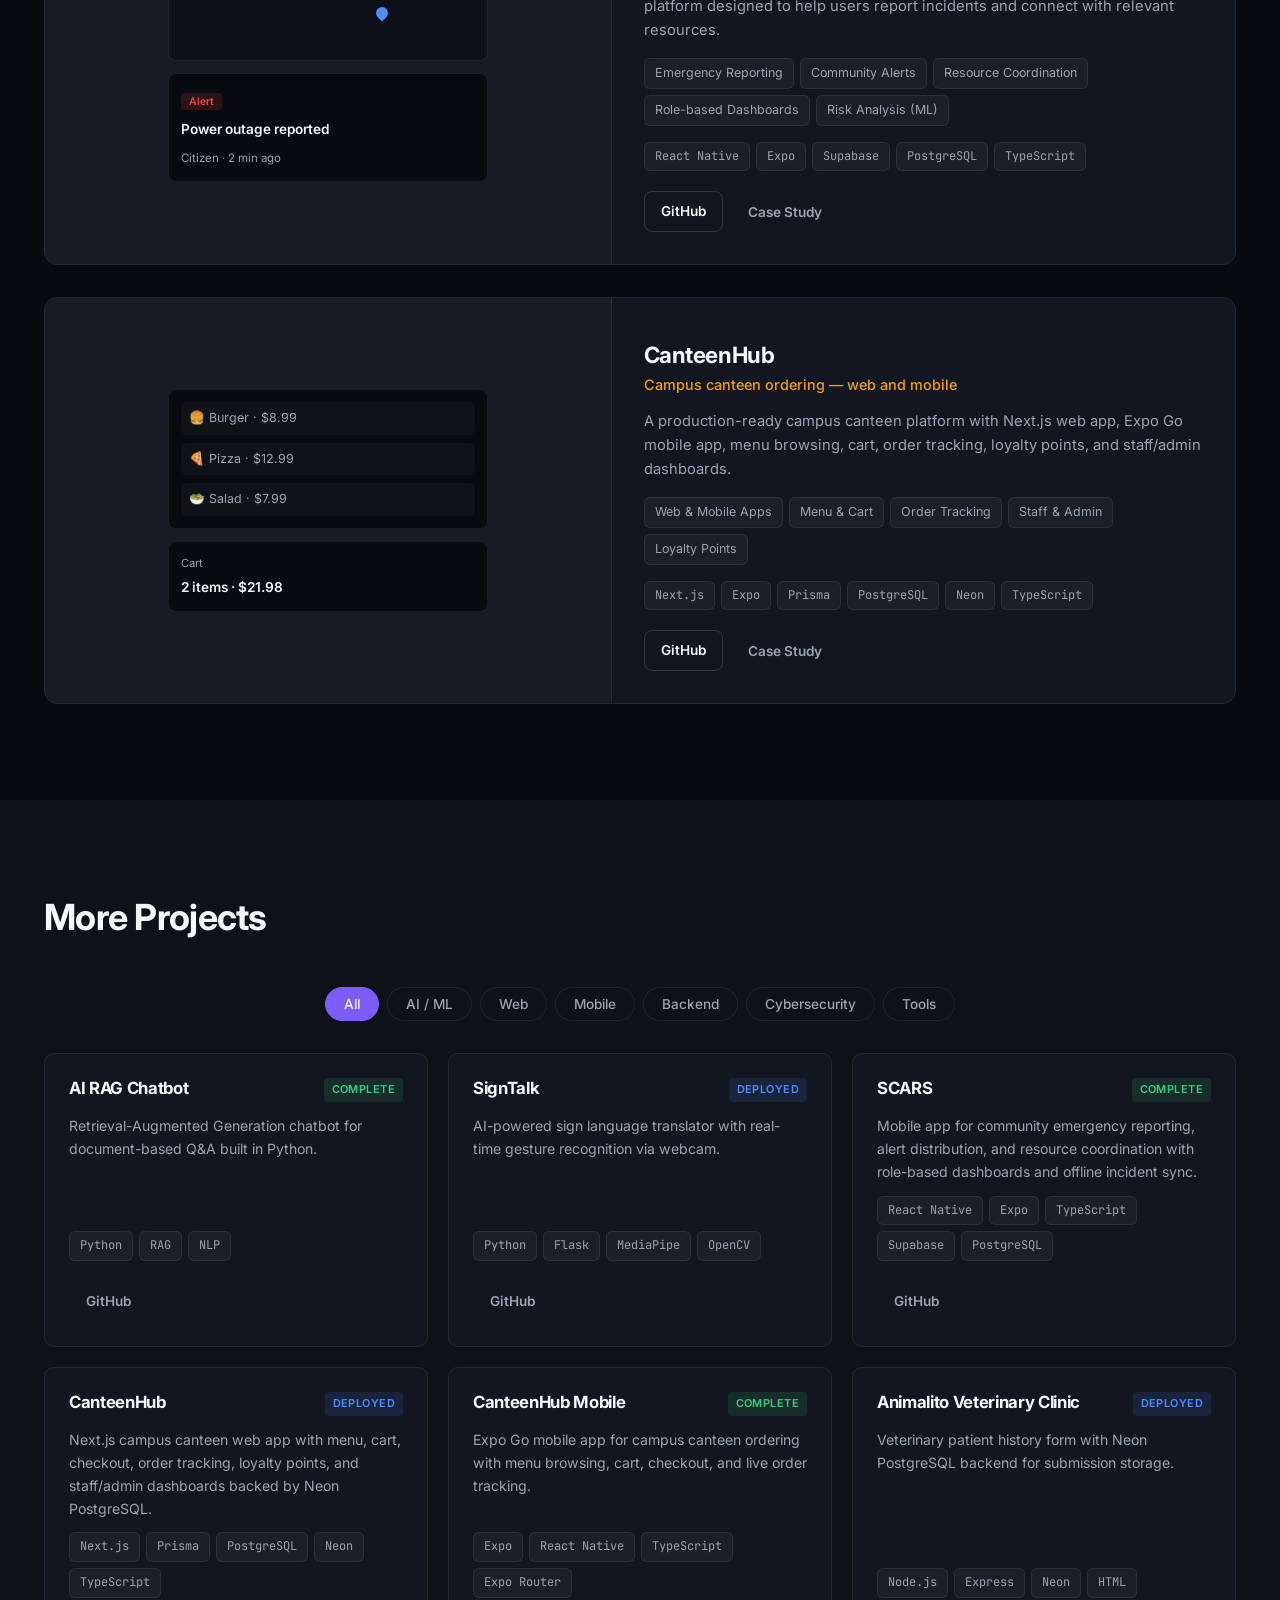
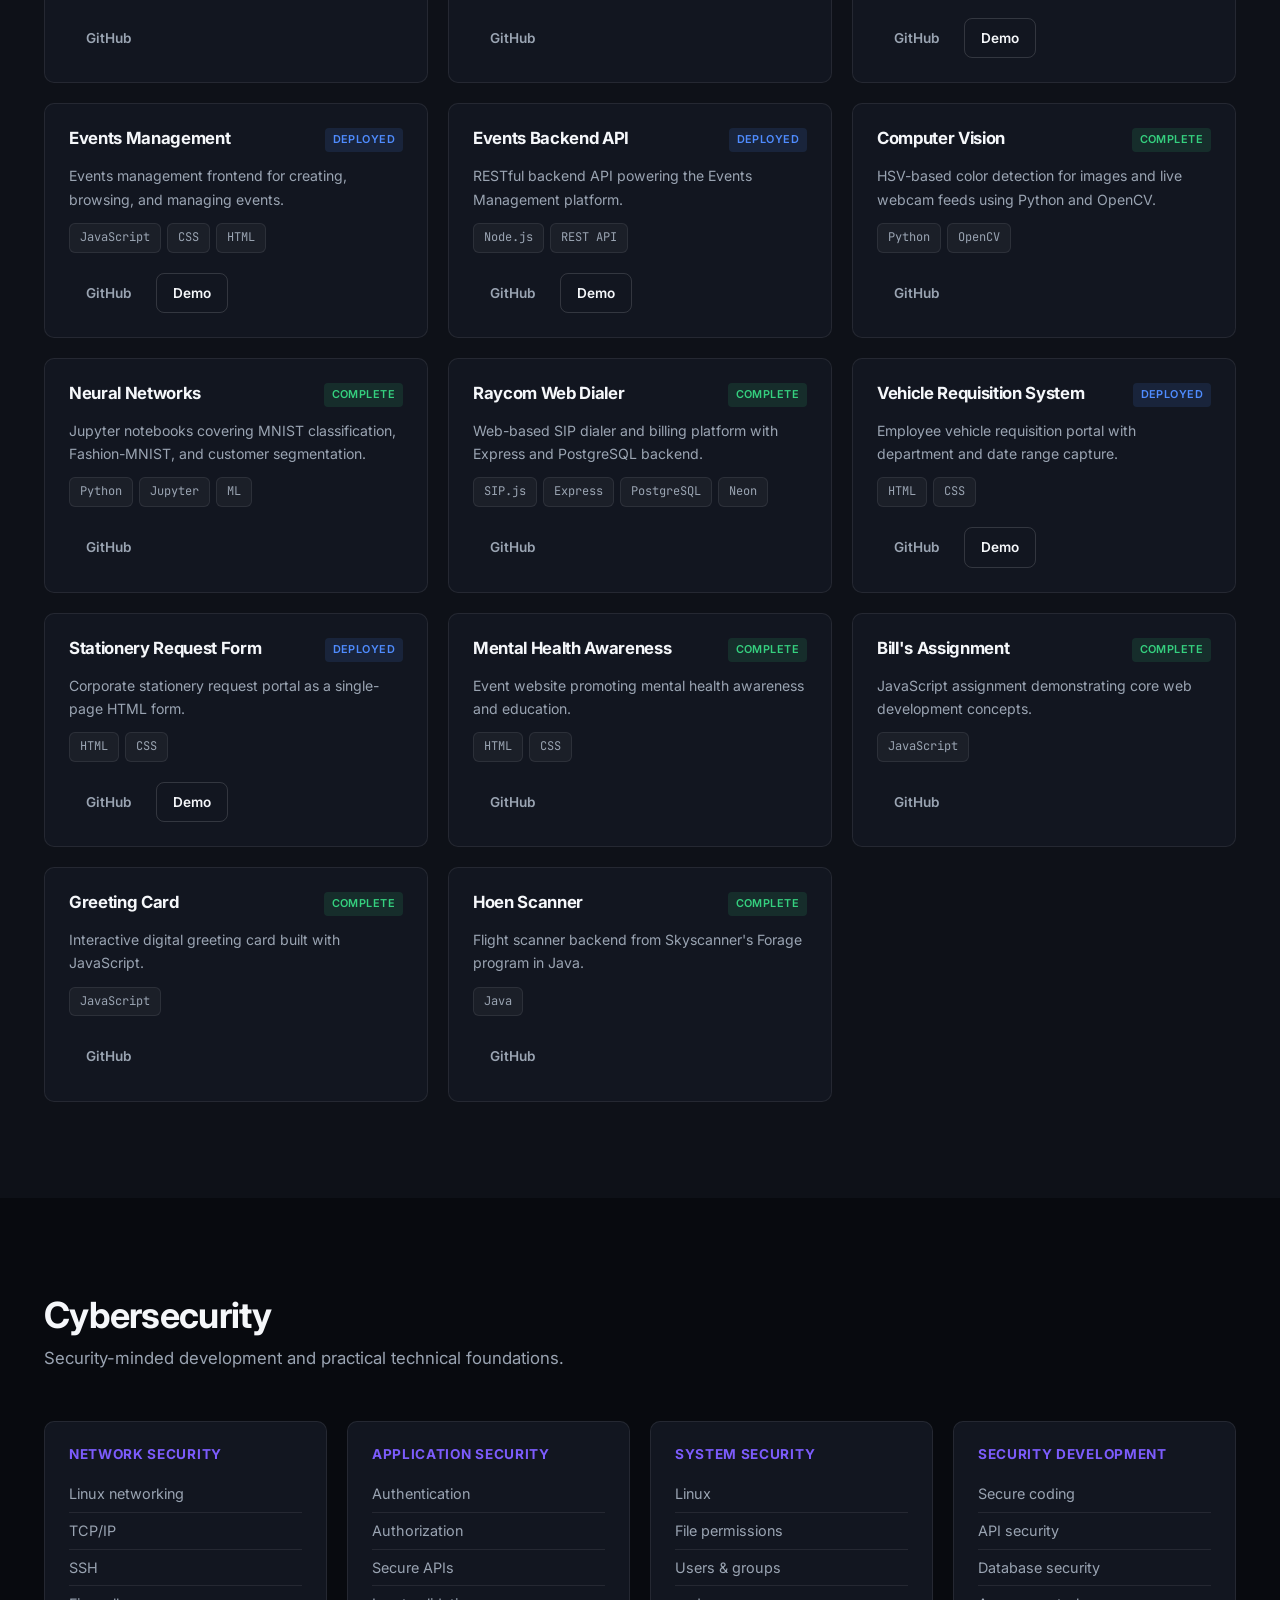
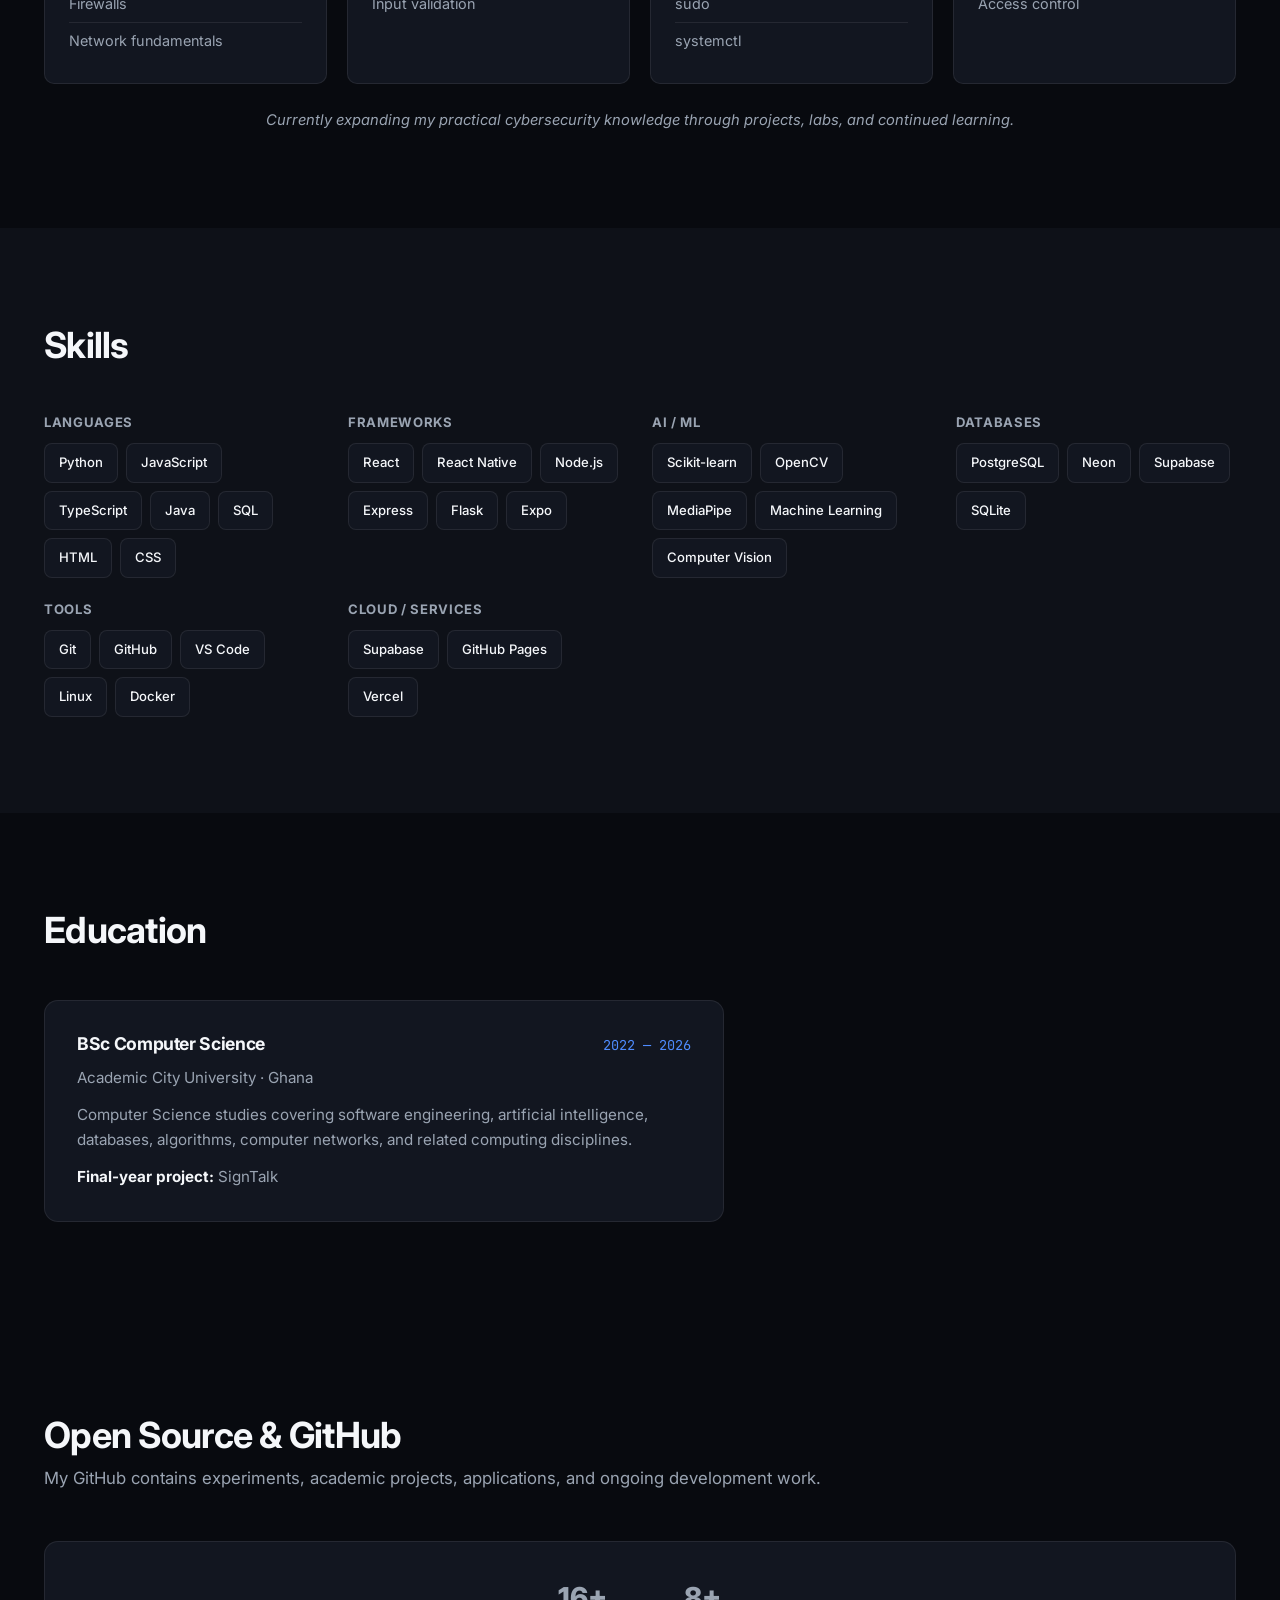
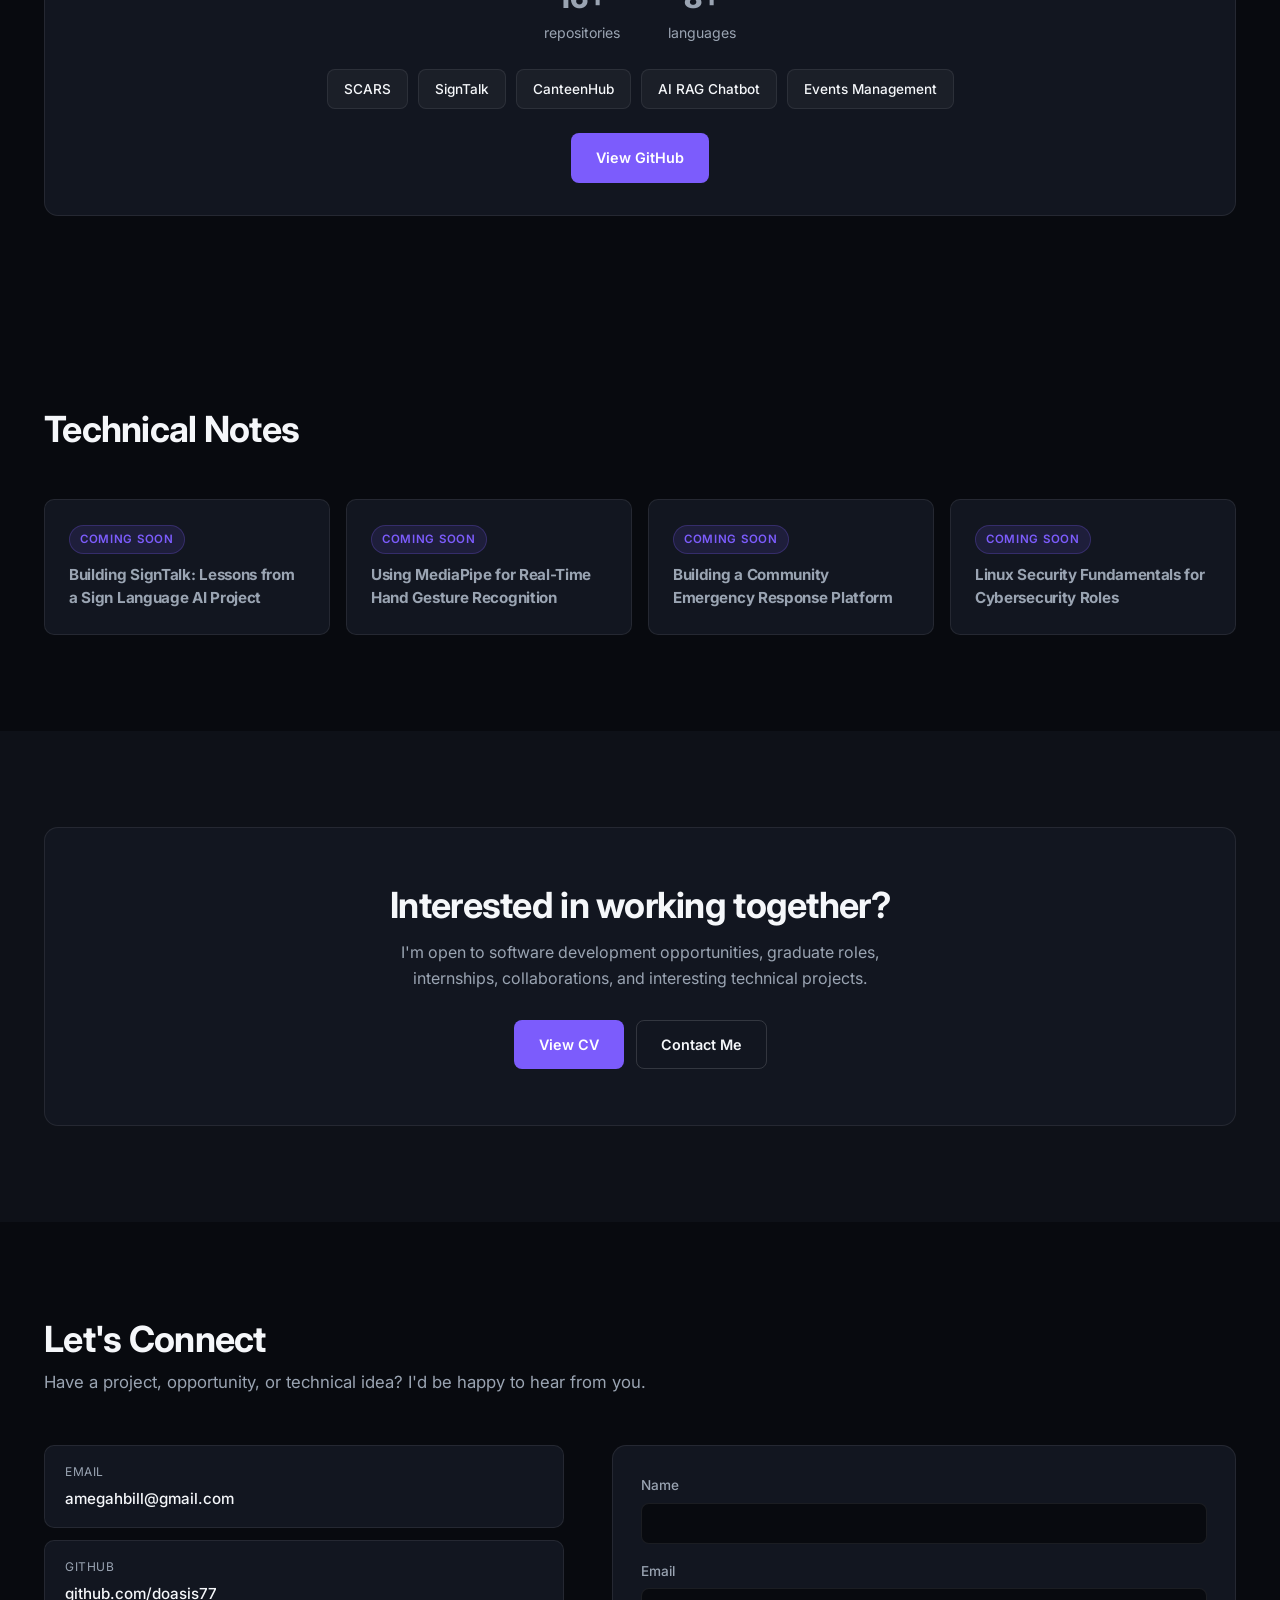
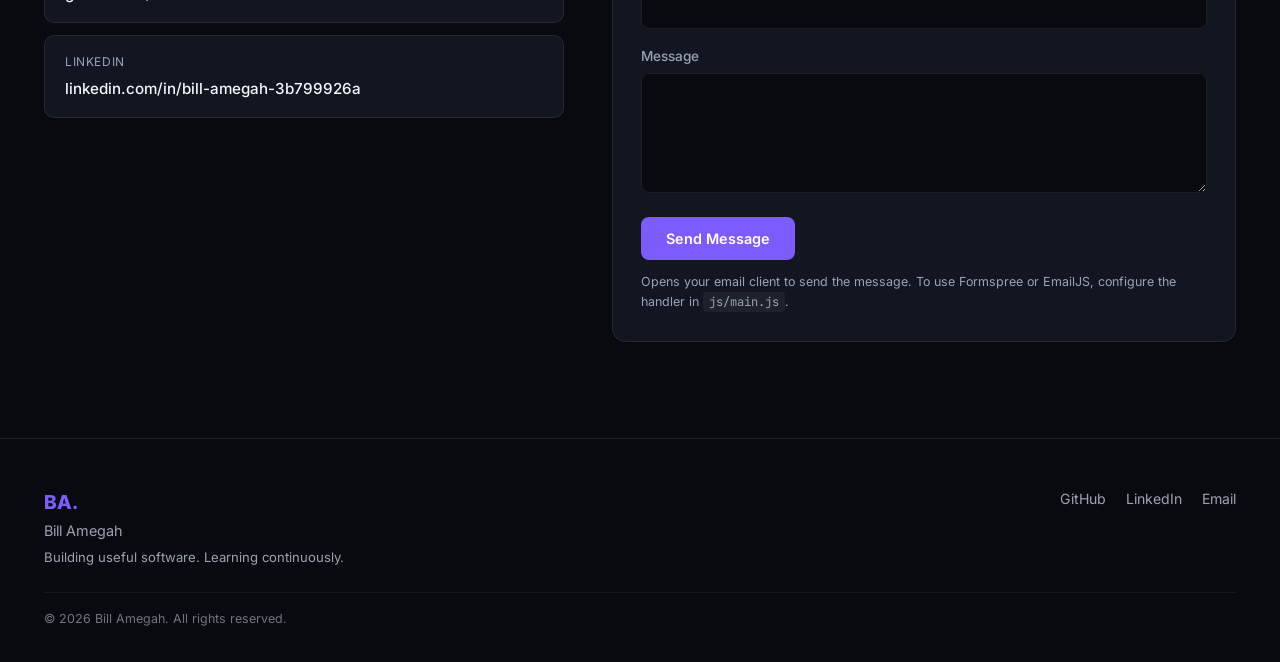
==== commit 758a506e: "Remove CanteenHub live demo from portfolio. Keep the project listed with GitHub and case study links" ====
--- a/index.html
+++ b/index.html
@@ -88,7 +88,7 @@
               <span class="stat-label">Languages</span>
             </div>
             <div class="stat" role="listitem">
-              <span class="stat-value">6</span>
+              <span class="stat-value">5</span>
               <span class="stat-label">Live Projects</span>
             </div>
           </div>
@@ -241,29 +241,6 @@
       </div>
     </section>
 
-    <!-- Live Demos -->
-    <section class="section section-alt" id="building" aria-labelledby="building-heading">
-      <div class="container">
-        <header class="section-header reveal">
-          <h2 id="building-heading">Live Demos</h2>
-          <p class="section-sub">Interactive projects you can try right now.</p>
-        </header>
-        <div class="building-grid reveal">
-          <article class="building-card">
-            <div class="building-header">
-              <h3>CanteenHub</h3>
-              <span class="badge badge-dev">Live Demo</span>
-            </div>
-            <p>Next.js campus canteen web app with menu, cart, order tracking, loyalty points, and staff/admin dashboards. Expo Go mobile app included in the repo.</p>
-            <div class="building-actions">
-              <a href="https://canteenhub-demo.vercel.app" target="_blank" rel="noopener noreferrer" class="btn btn-outline btn-sm">View Demo</a>
-              <a href="https://github.com/doasis77/CanteenHub" target="_blank" rel="noopener noreferrer" class="btn btn-ghost btn-sm">GitHub</a>
-            </div>
-          </article>
-        </div>
-      </div>
-    </section>
-
     <!-- Technical Writing -->
     <section class="section" id="writing" aria-labelledby="writing-heading">
       <div class="container">
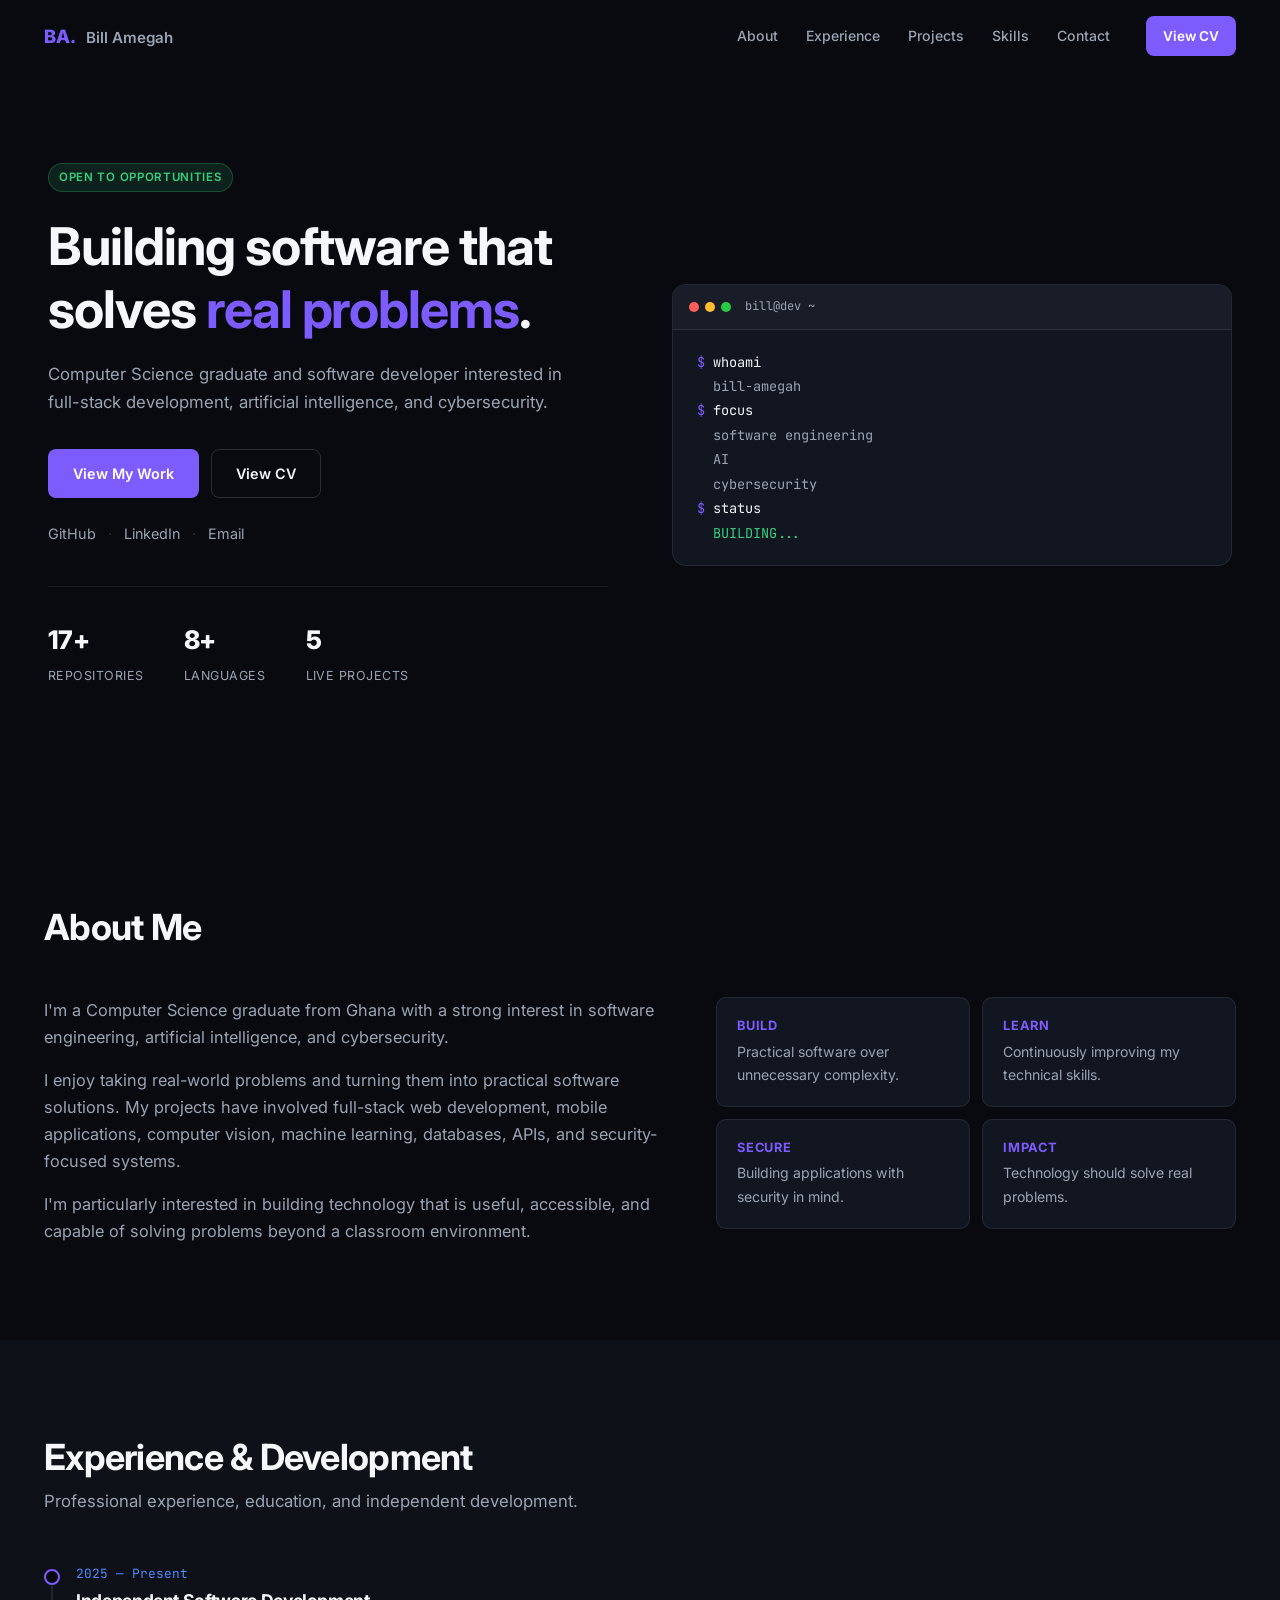
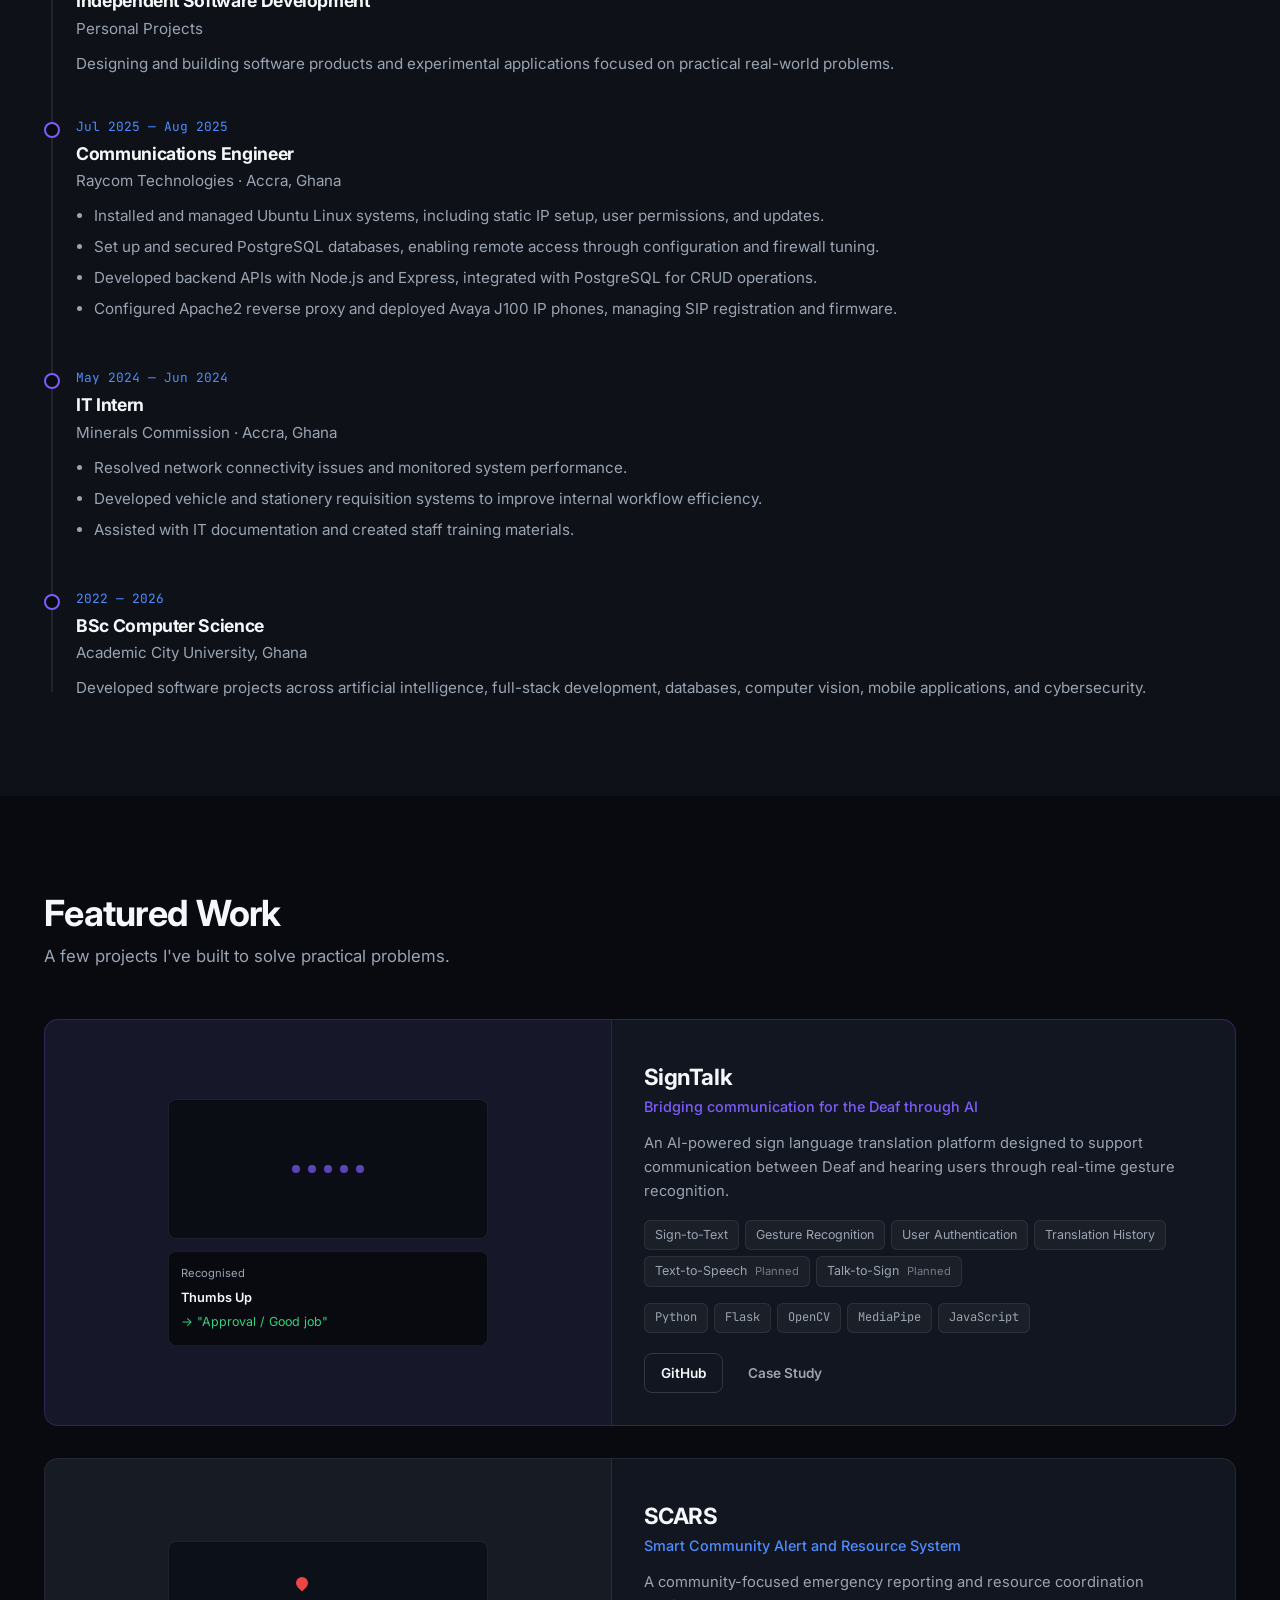
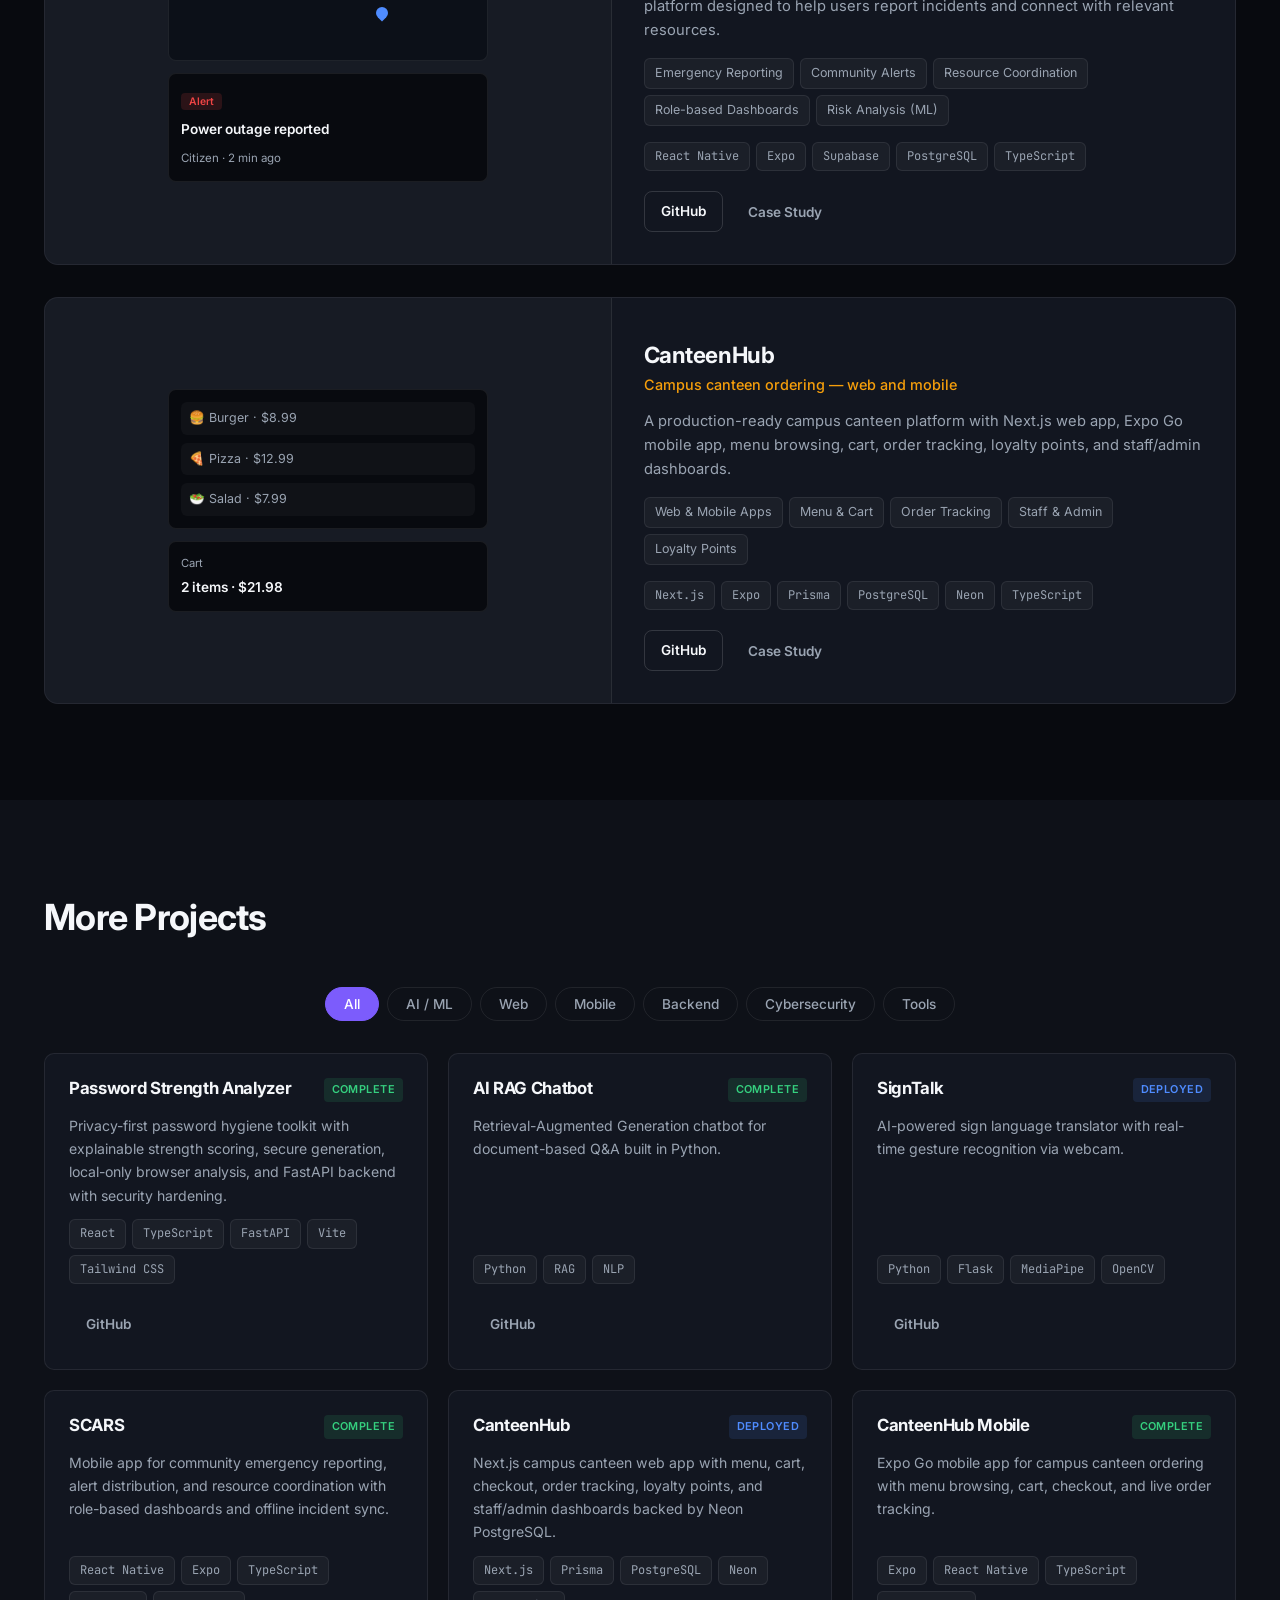
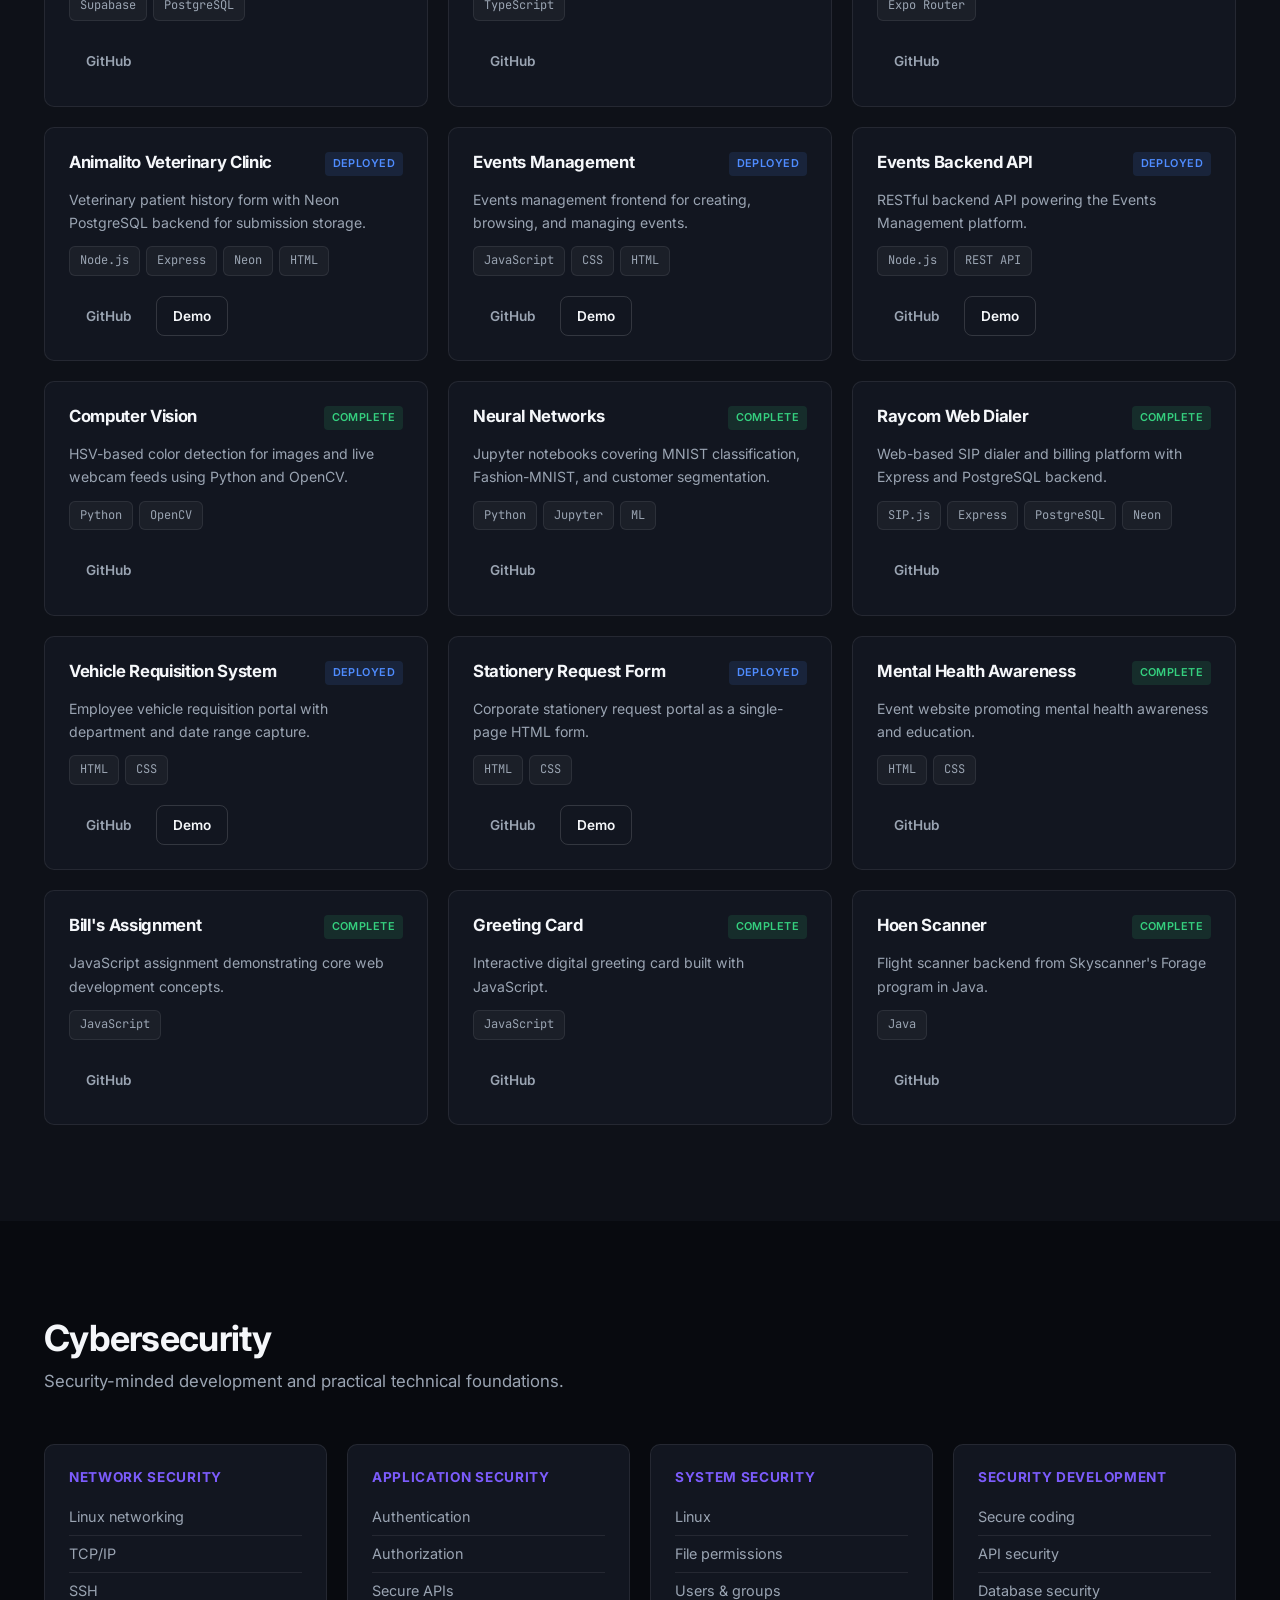
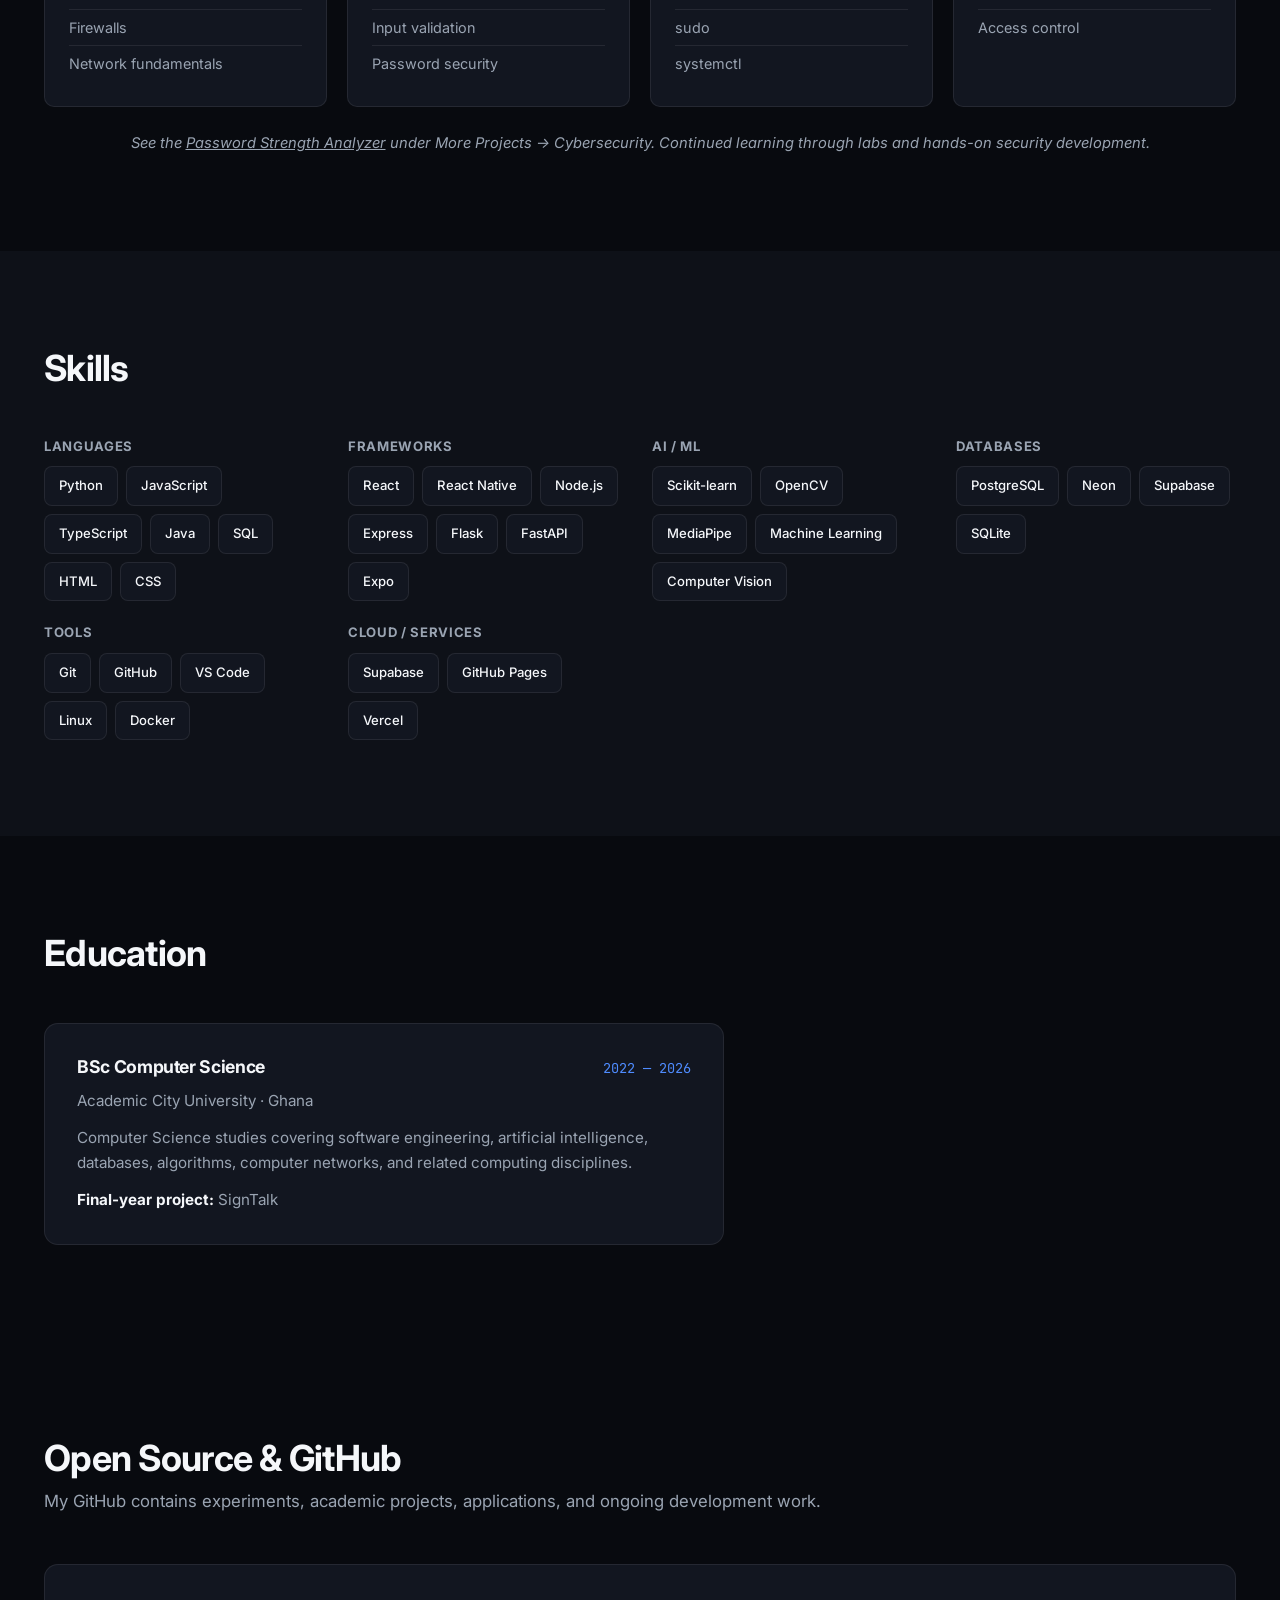
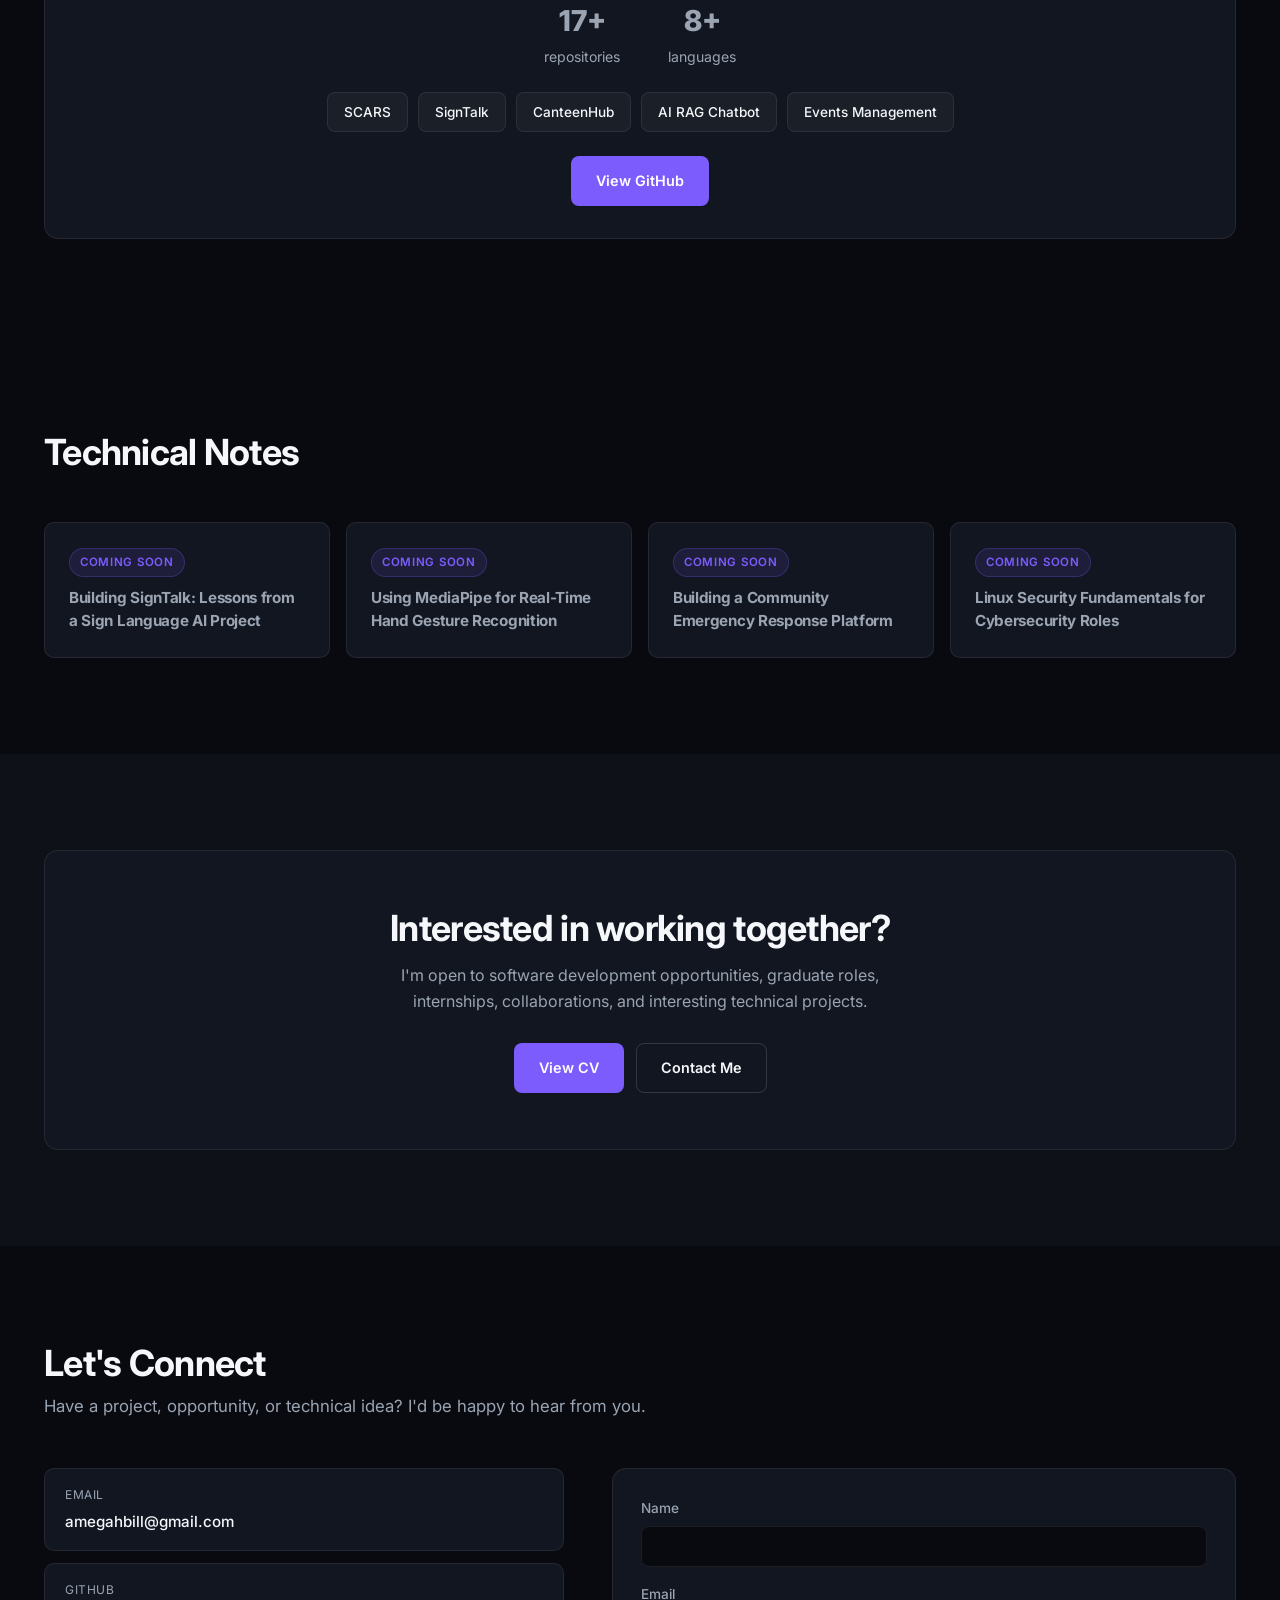
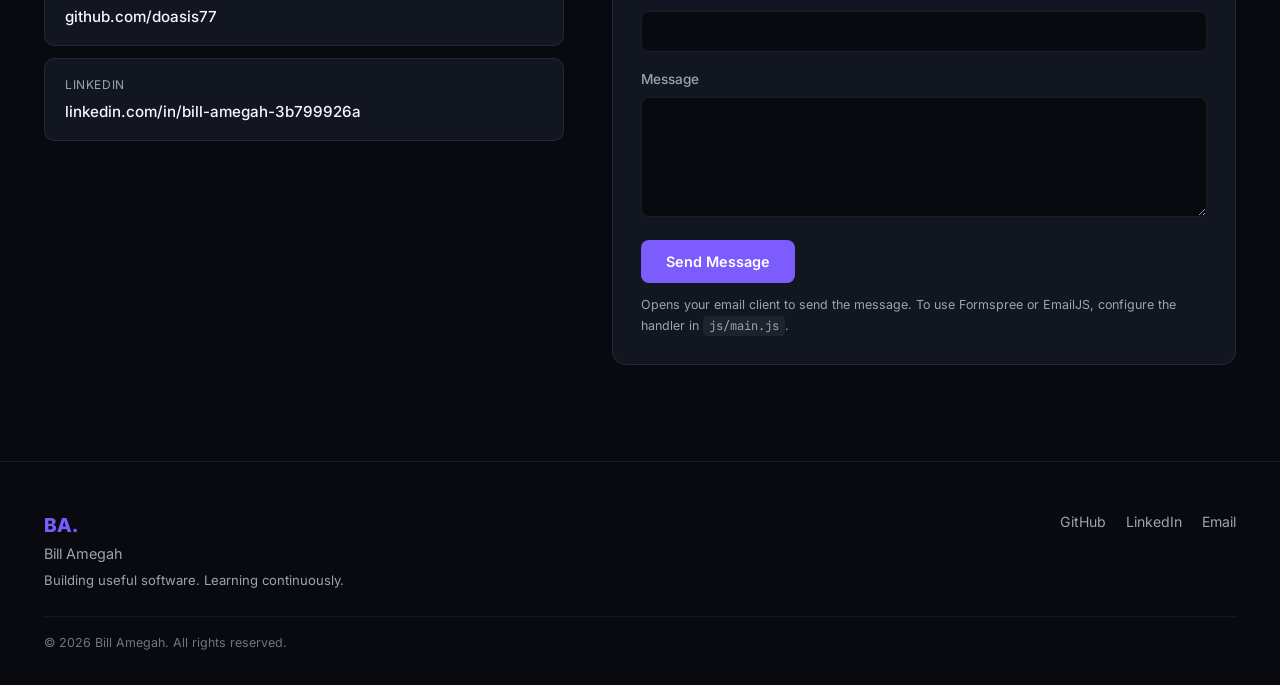
==== commit 15cf1ade: "Add Password Strength Analyzer to portfolio. List the project under Cybersecurity, update CV and ski" ====
--- a/index.html
+++ b/index.html
@@ -191,7 +191,7 @@
           <p class="section-sub">Security-minded development and practical technical foundations.</p>
         </header>
         <div class="security-grid reveal" id="security-grid"></div>
-        <p class="security-note reveal">Currently expanding my practical cybersecurity knowledge through projects, labs, and continued learning.</p>
+        <p class="security-note reveal">See the <a href="#projects">Password Strength Analyzer</a> under More Projects → Cybersecurity. Continued learning through labs and hands-on security development.</p>
       </div>
     </section>
 
@@ -232,7 +232,7 @@
         </header>
         <div class="github-panel reveal">
           <div class="github-stats">
-            <div class="github-stat"><span>16+</span> repositories</div>
+            <div class="github-stat"><span>17+</span> repositories</div>
             <div class="github-stat"><span>8+</span> languages</div>
           </div>
           <div class="pinned-repos" id="pinned-repos"></div>
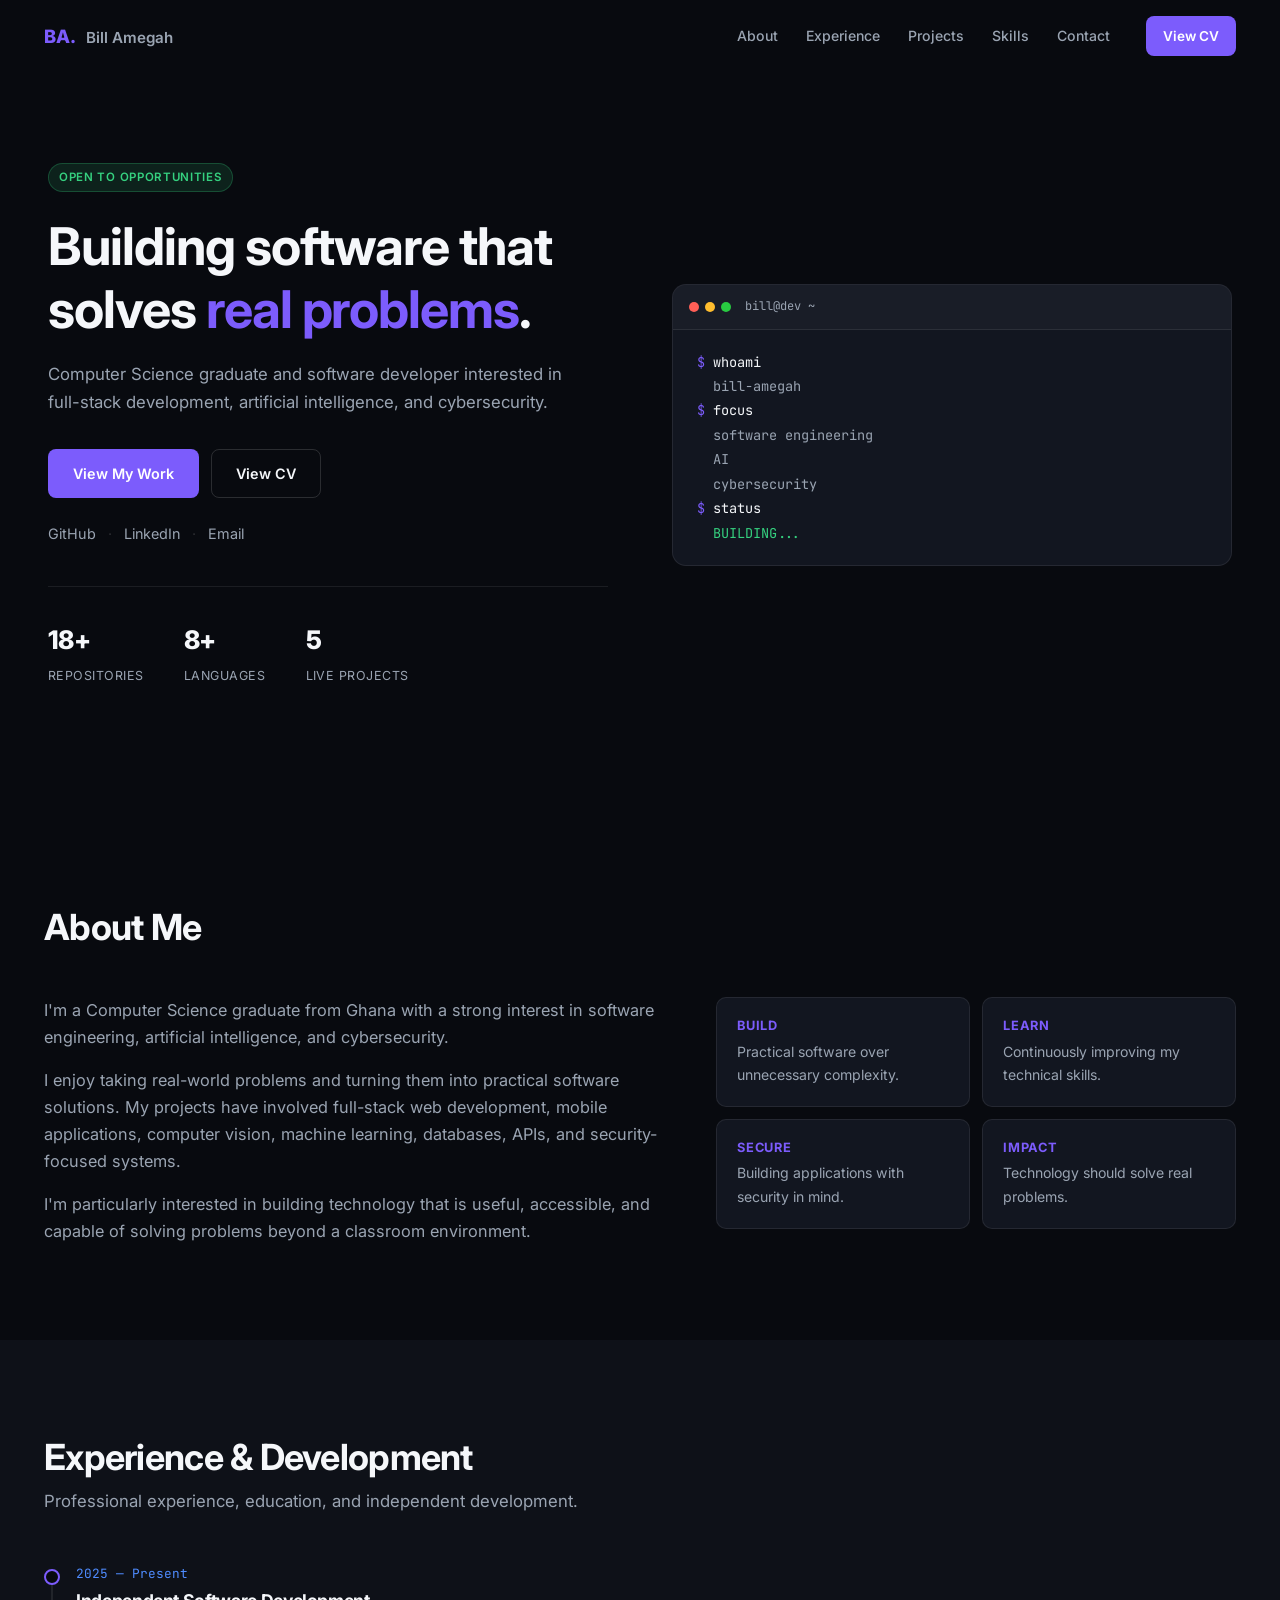
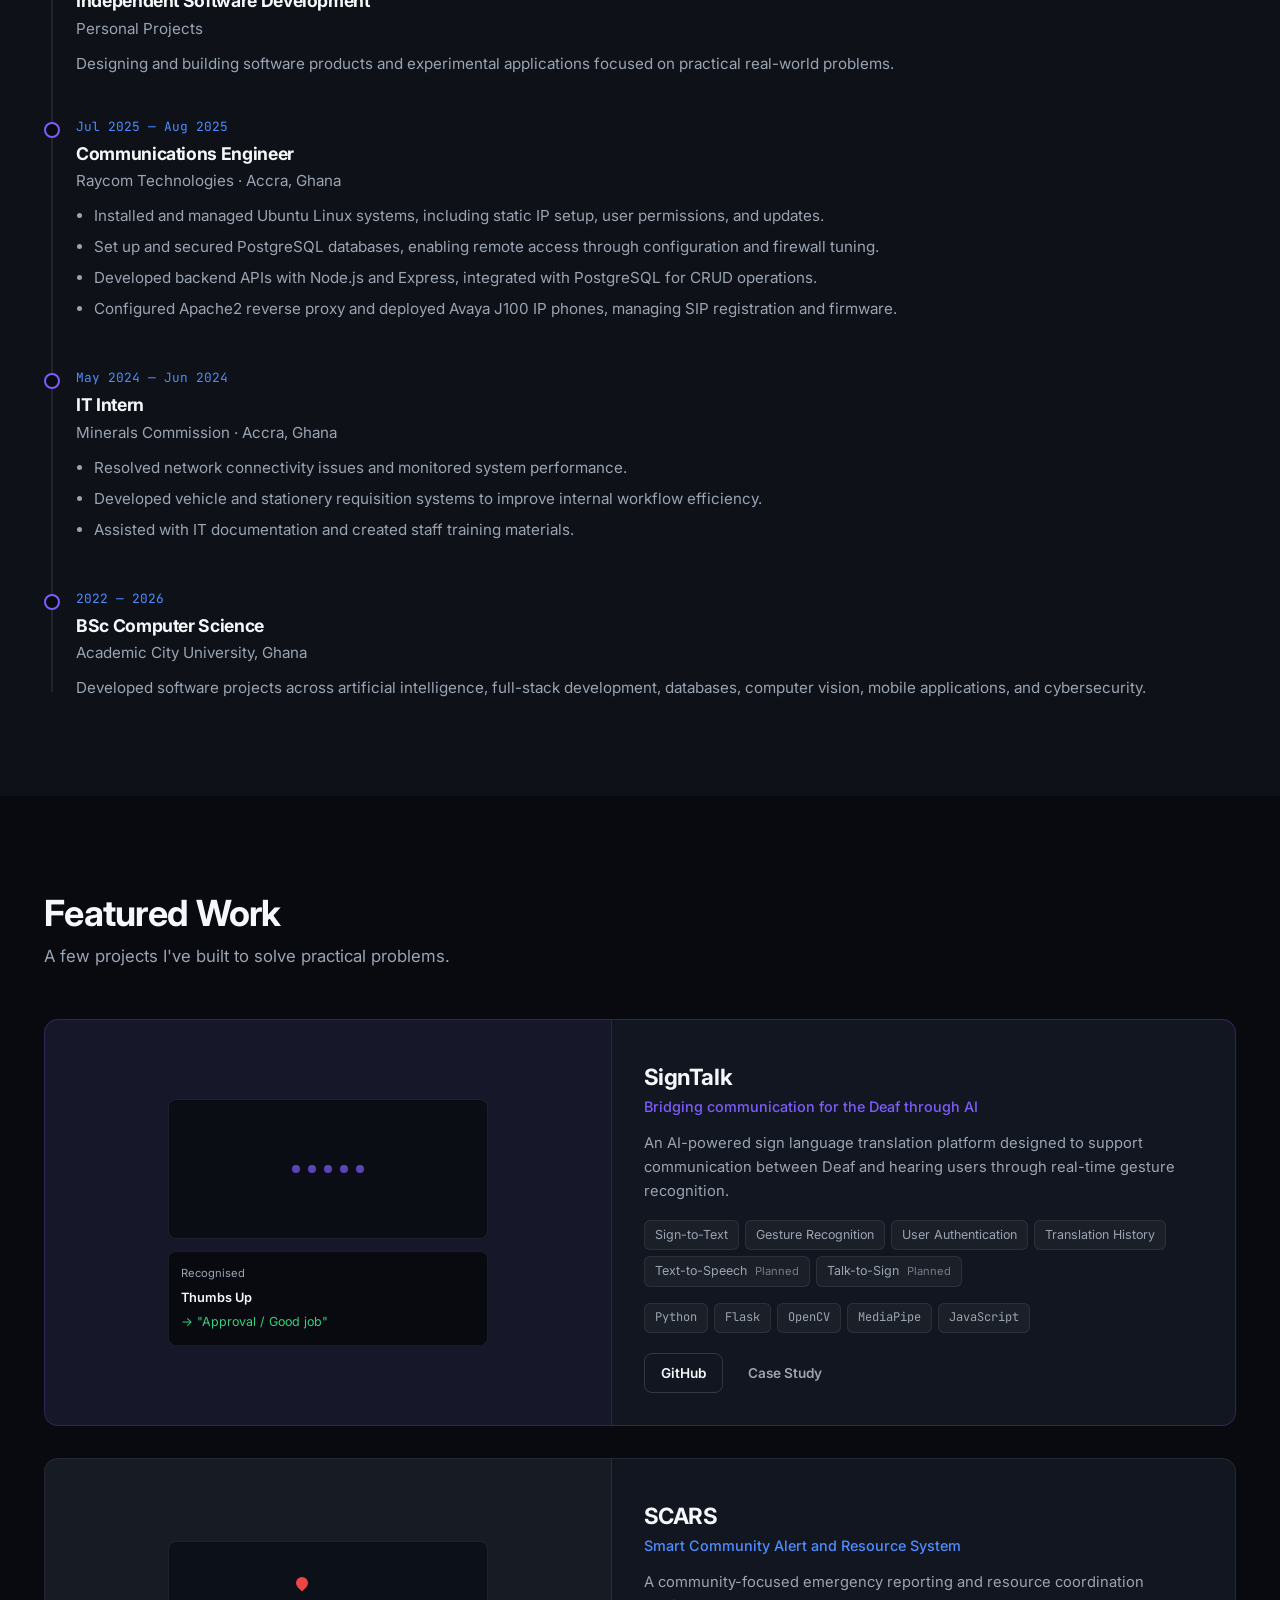
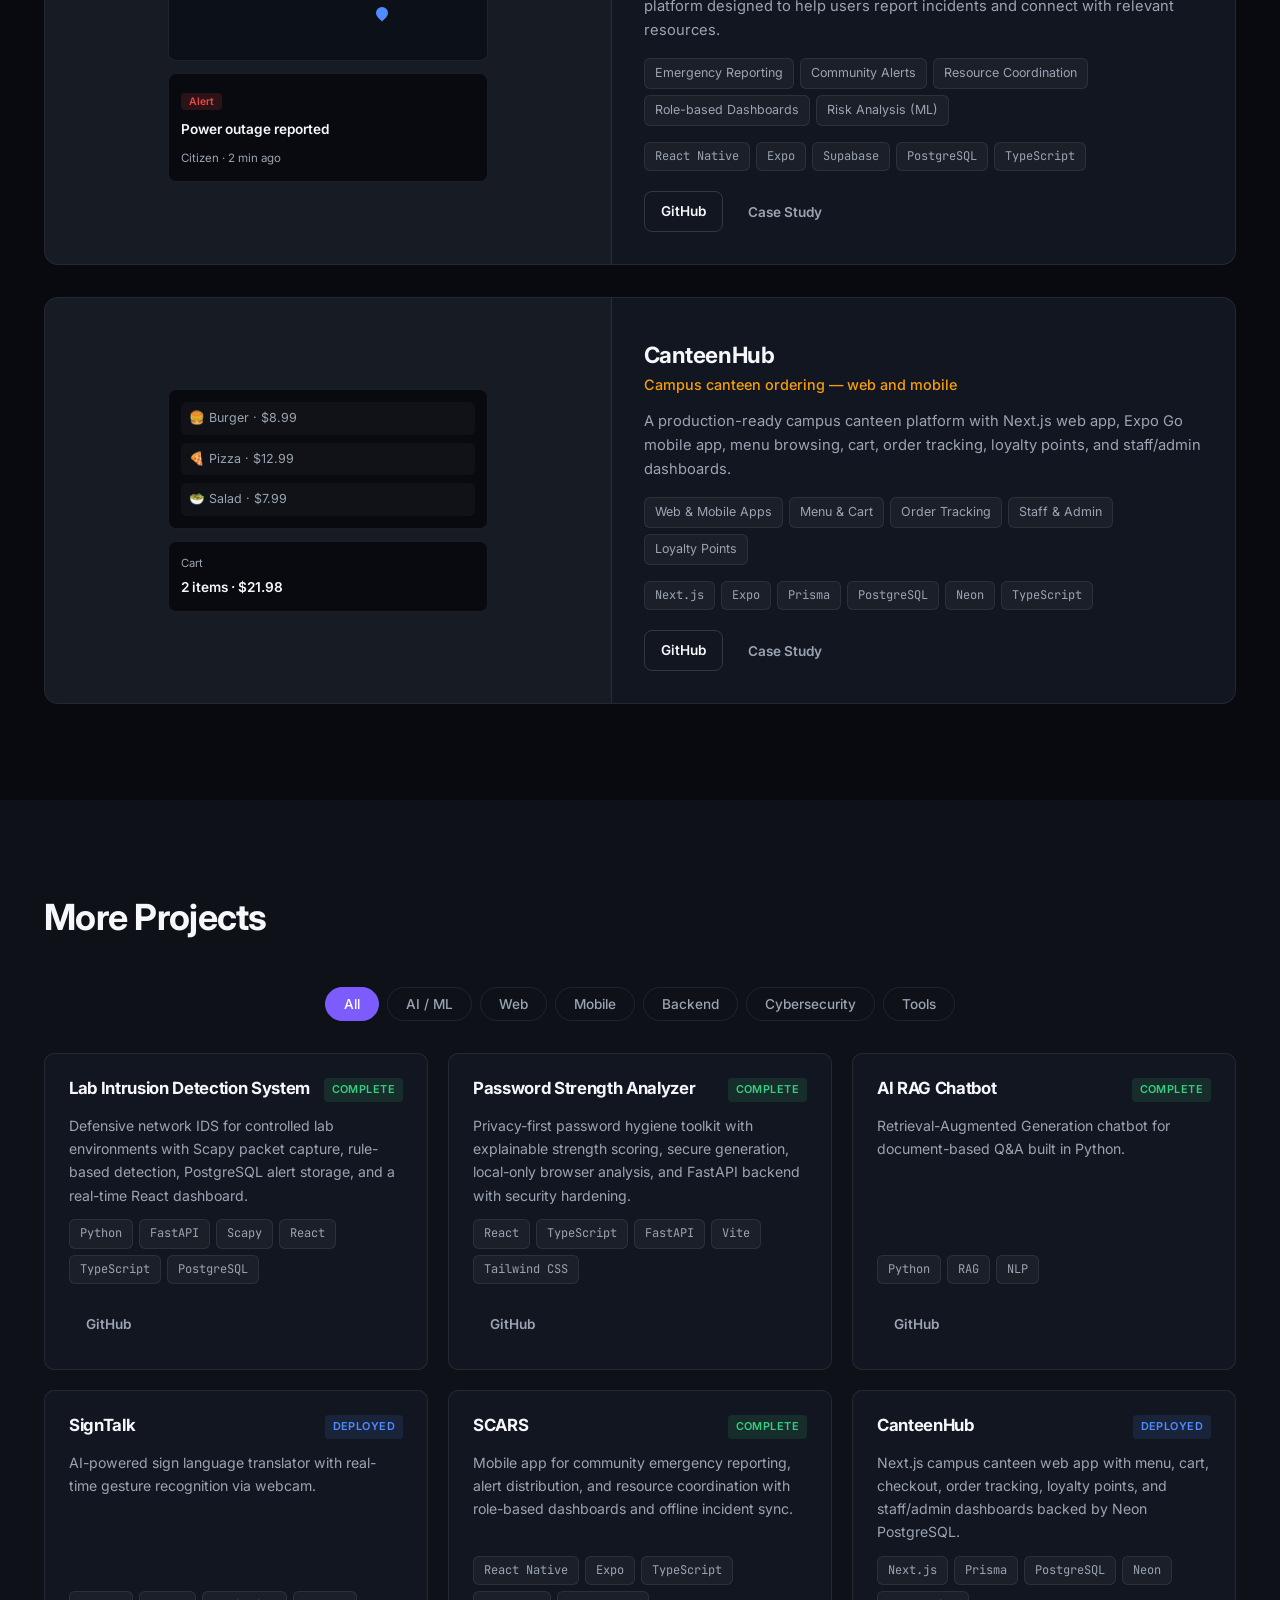
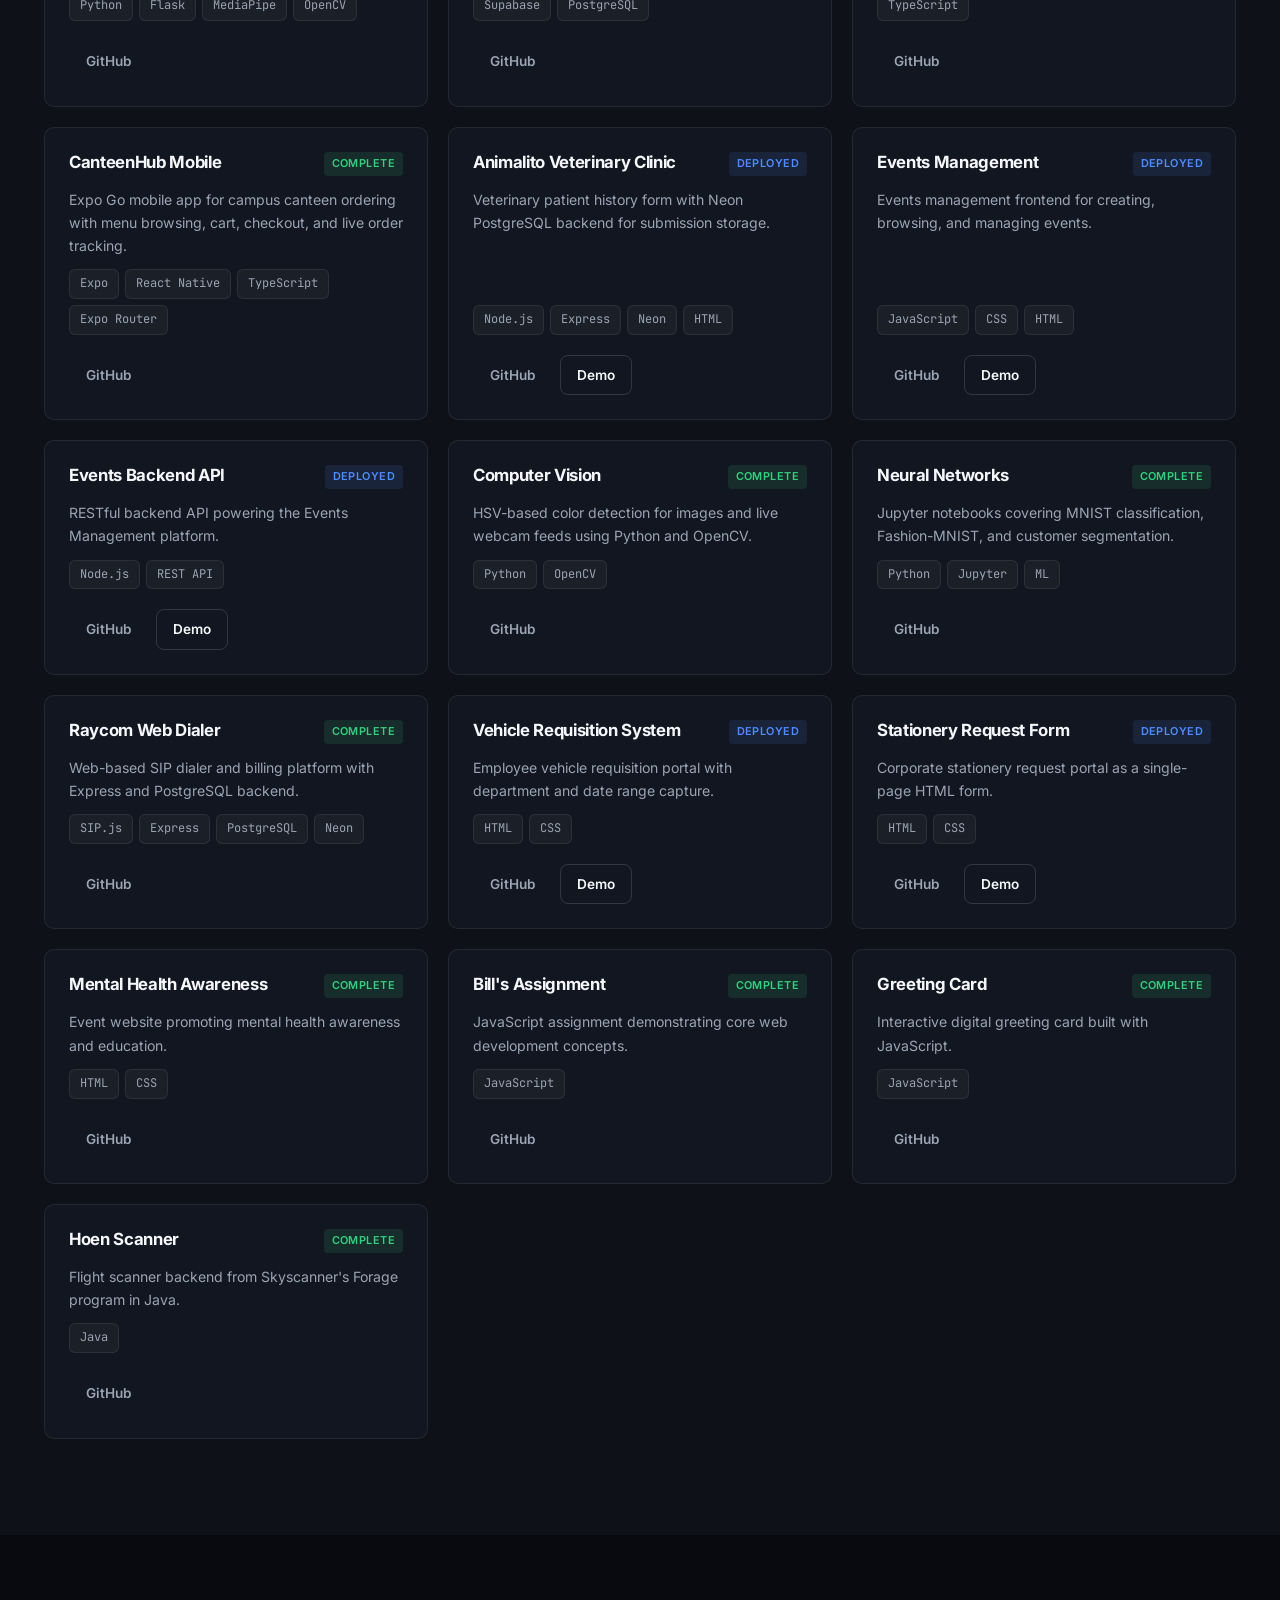
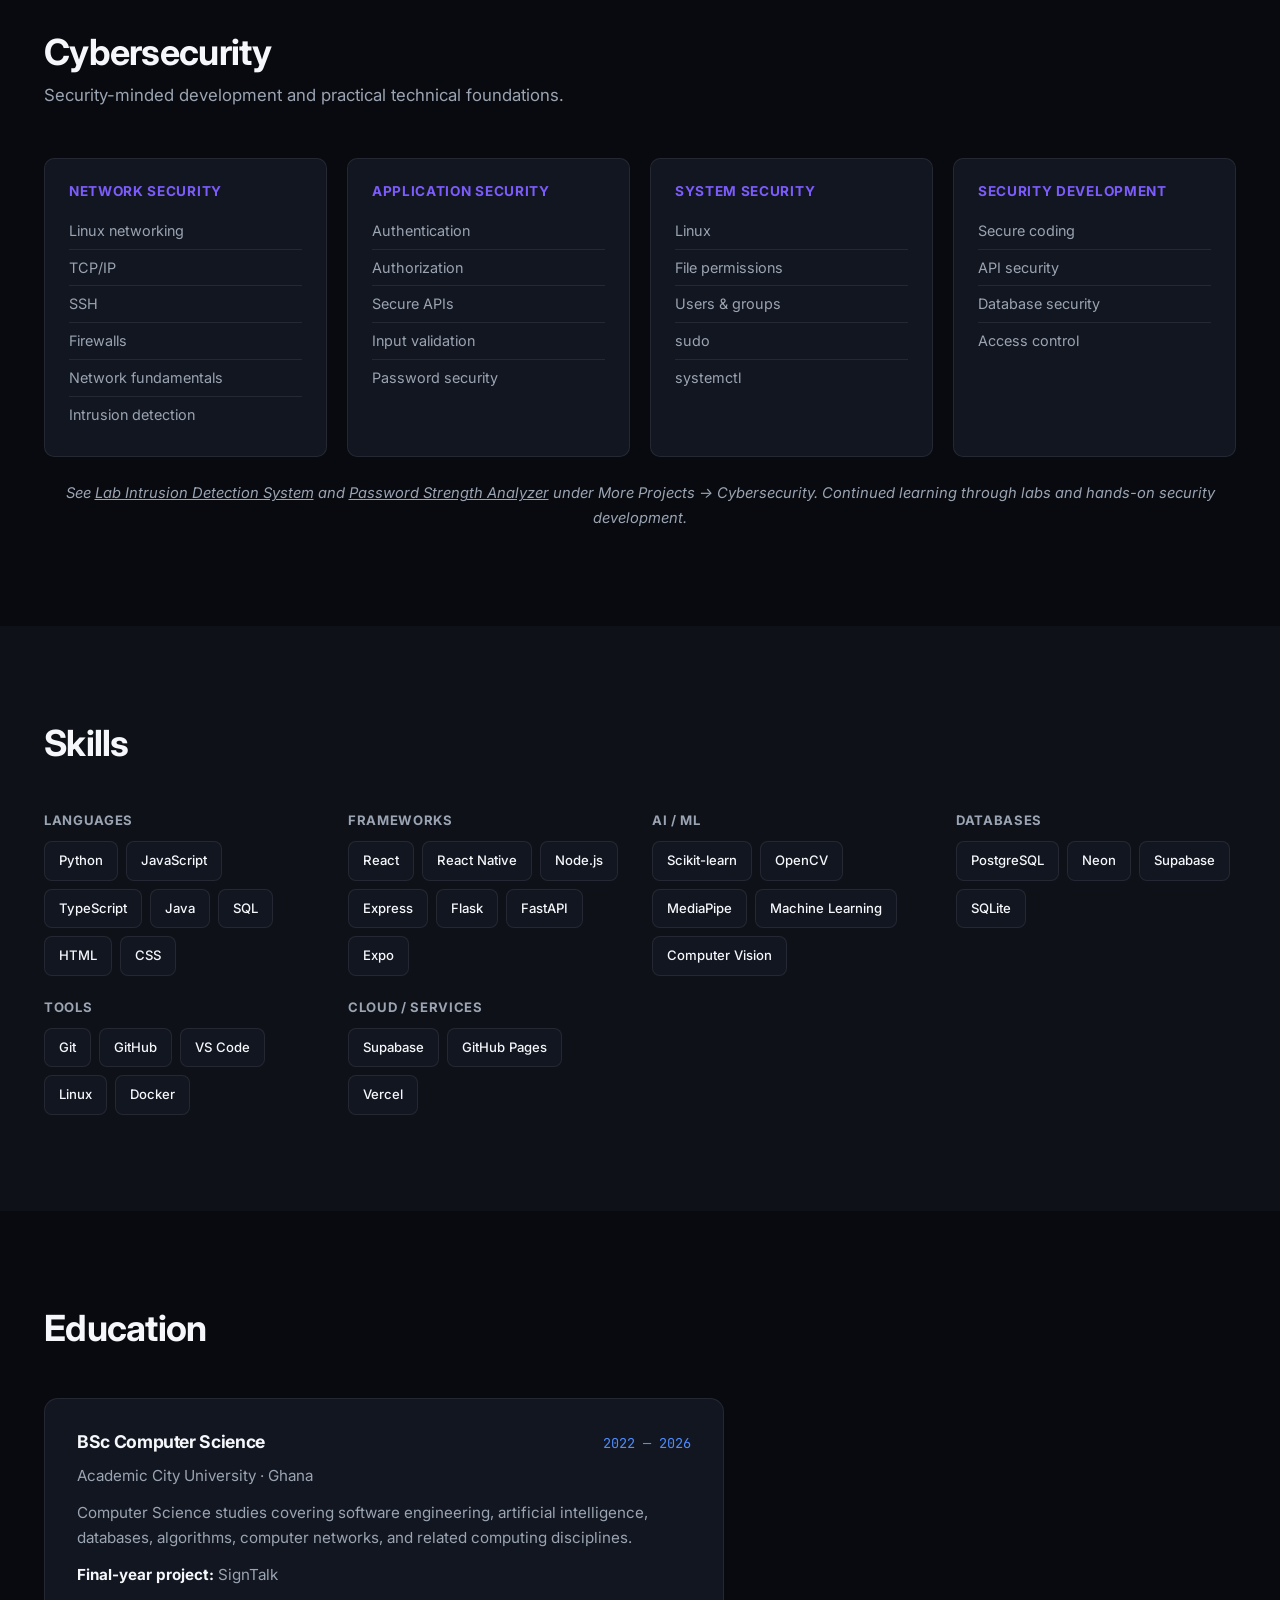
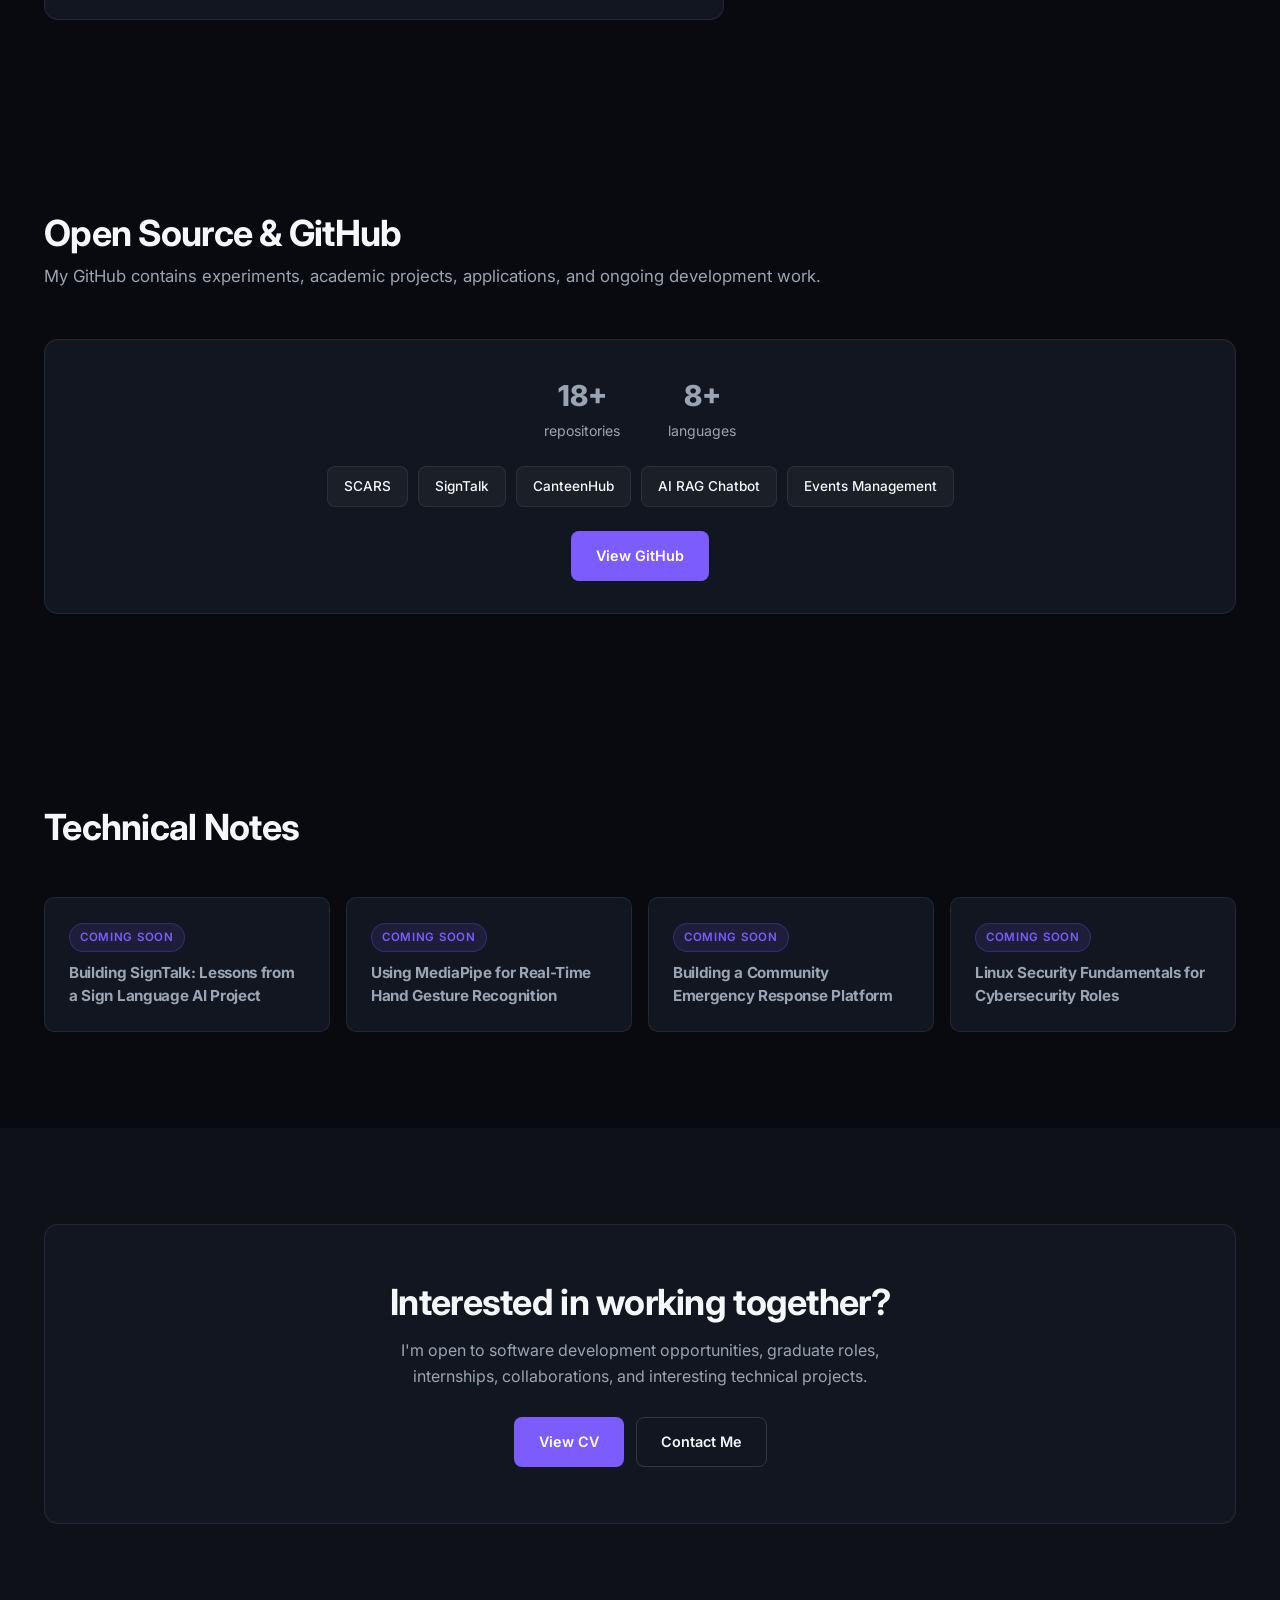
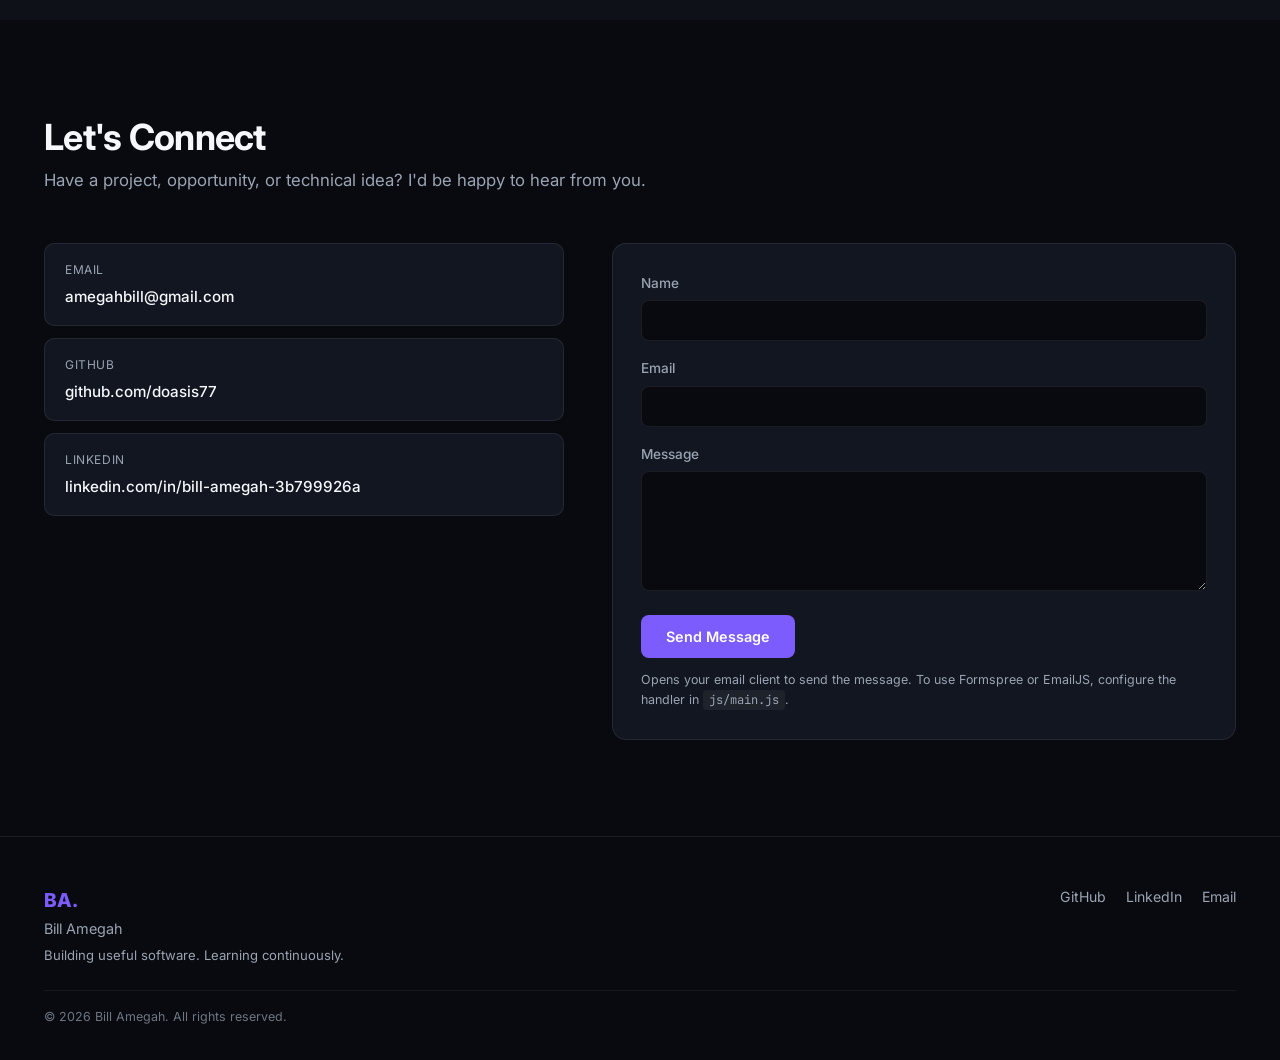
==== commit c7662512: "Add Lab Intrusion Detection System to portfolio. List the IDS project under Cybersecurity, update CV" ====
--- a/index.html
+++ b/index.html
@@ -191,7 +191,7 @@
           <p class="section-sub">Security-minded development and practical technical foundations.</p>
         </header>
         <div class="security-grid reveal" id="security-grid"></div>
-        <p class="security-note reveal">See the <a href="#projects">Password Strength Analyzer</a> under More Projects → Cybersecurity. Continued learning through labs and hands-on security development.</p>
+        <p class="security-note reveal">See <a href="#projects">Lab Intrusion Detection System</a> and <a href="#projects">Password Strength Analyzer</a> under More Projects → Cybersecurity. Continued learning through labs and hands-on security development.</p>
       </div>
     </section>
 
@@ -232,7 +232,7 @@
         </header>
         <div class="github-panel reveal">
           <div class="github-stats">
-            <div class="github-stat"><span>17+</span> repositories</div>
+            <div class="github-stat"><span>18+</span> repositories</div>
             <div class="github-stat"><span>8+</span> languages</div>
           </div>
           <div class="pinned-repos" id="pinned-repos"></div>
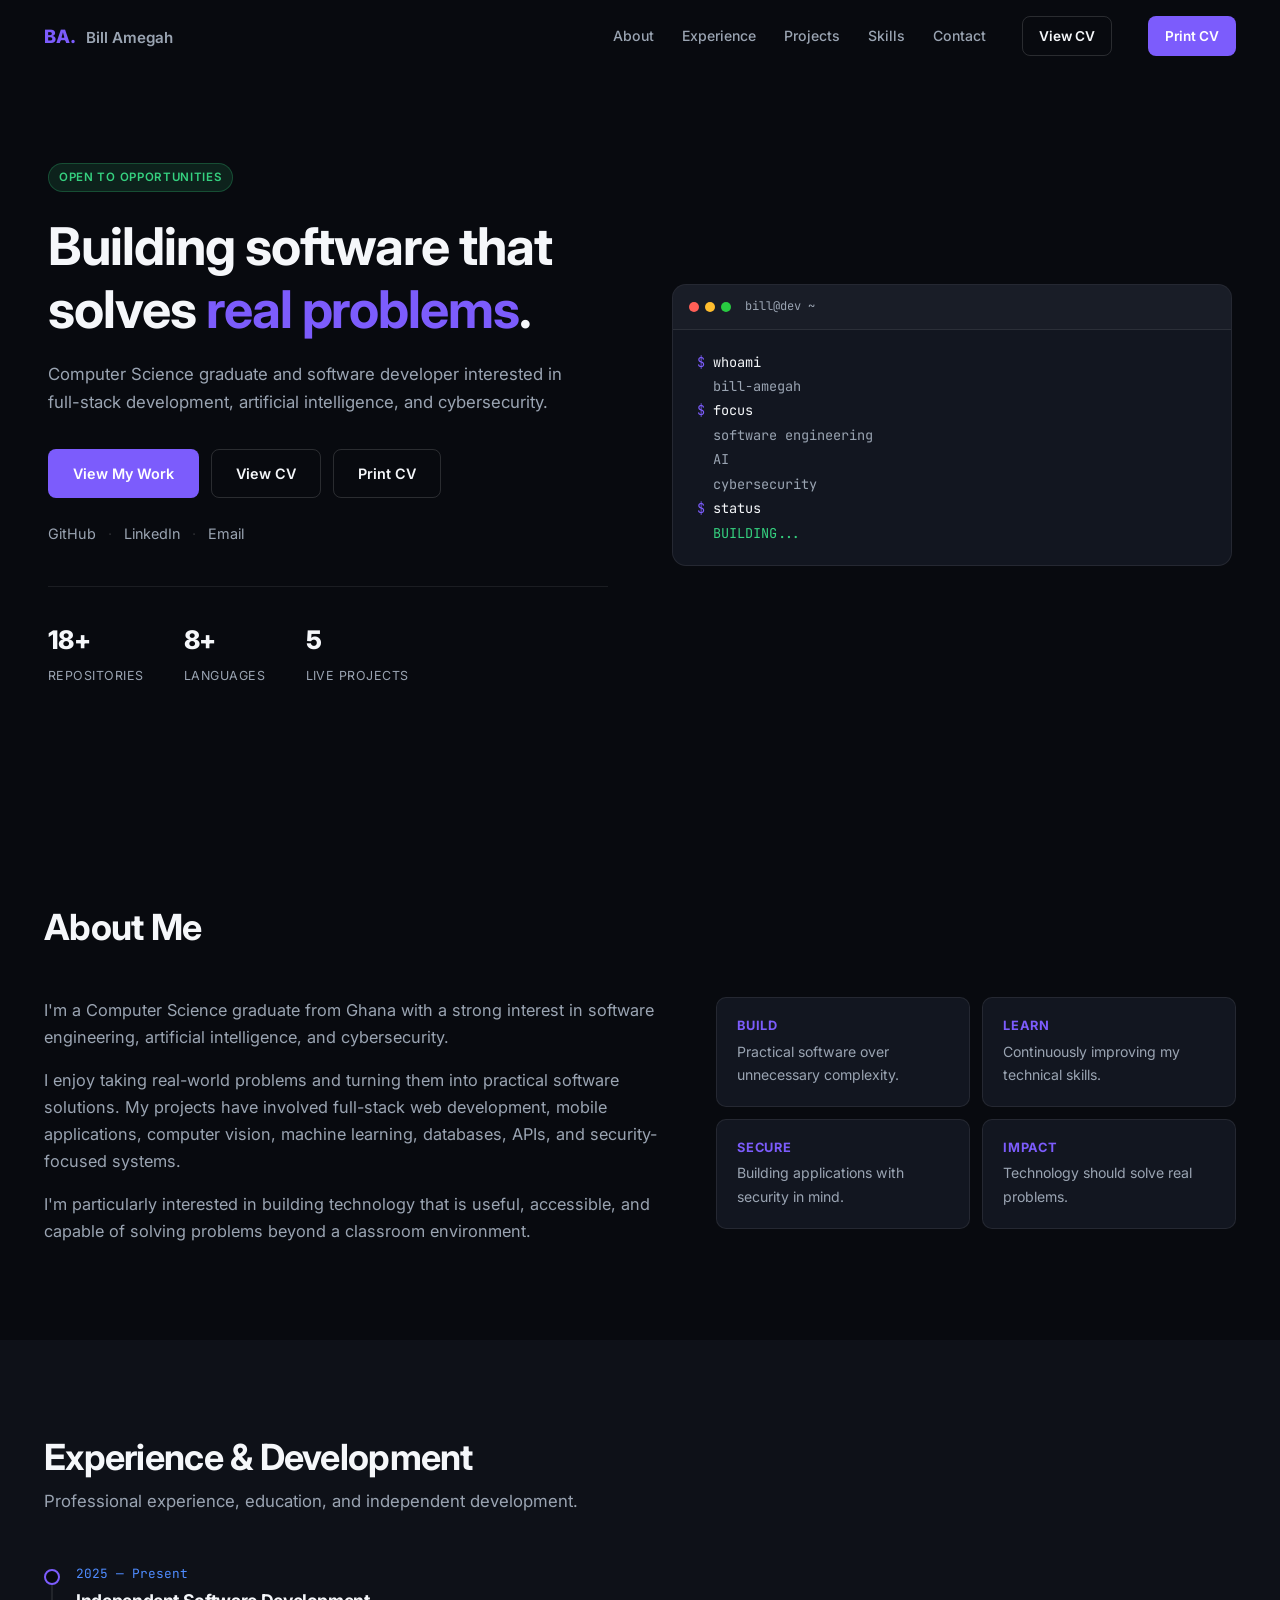
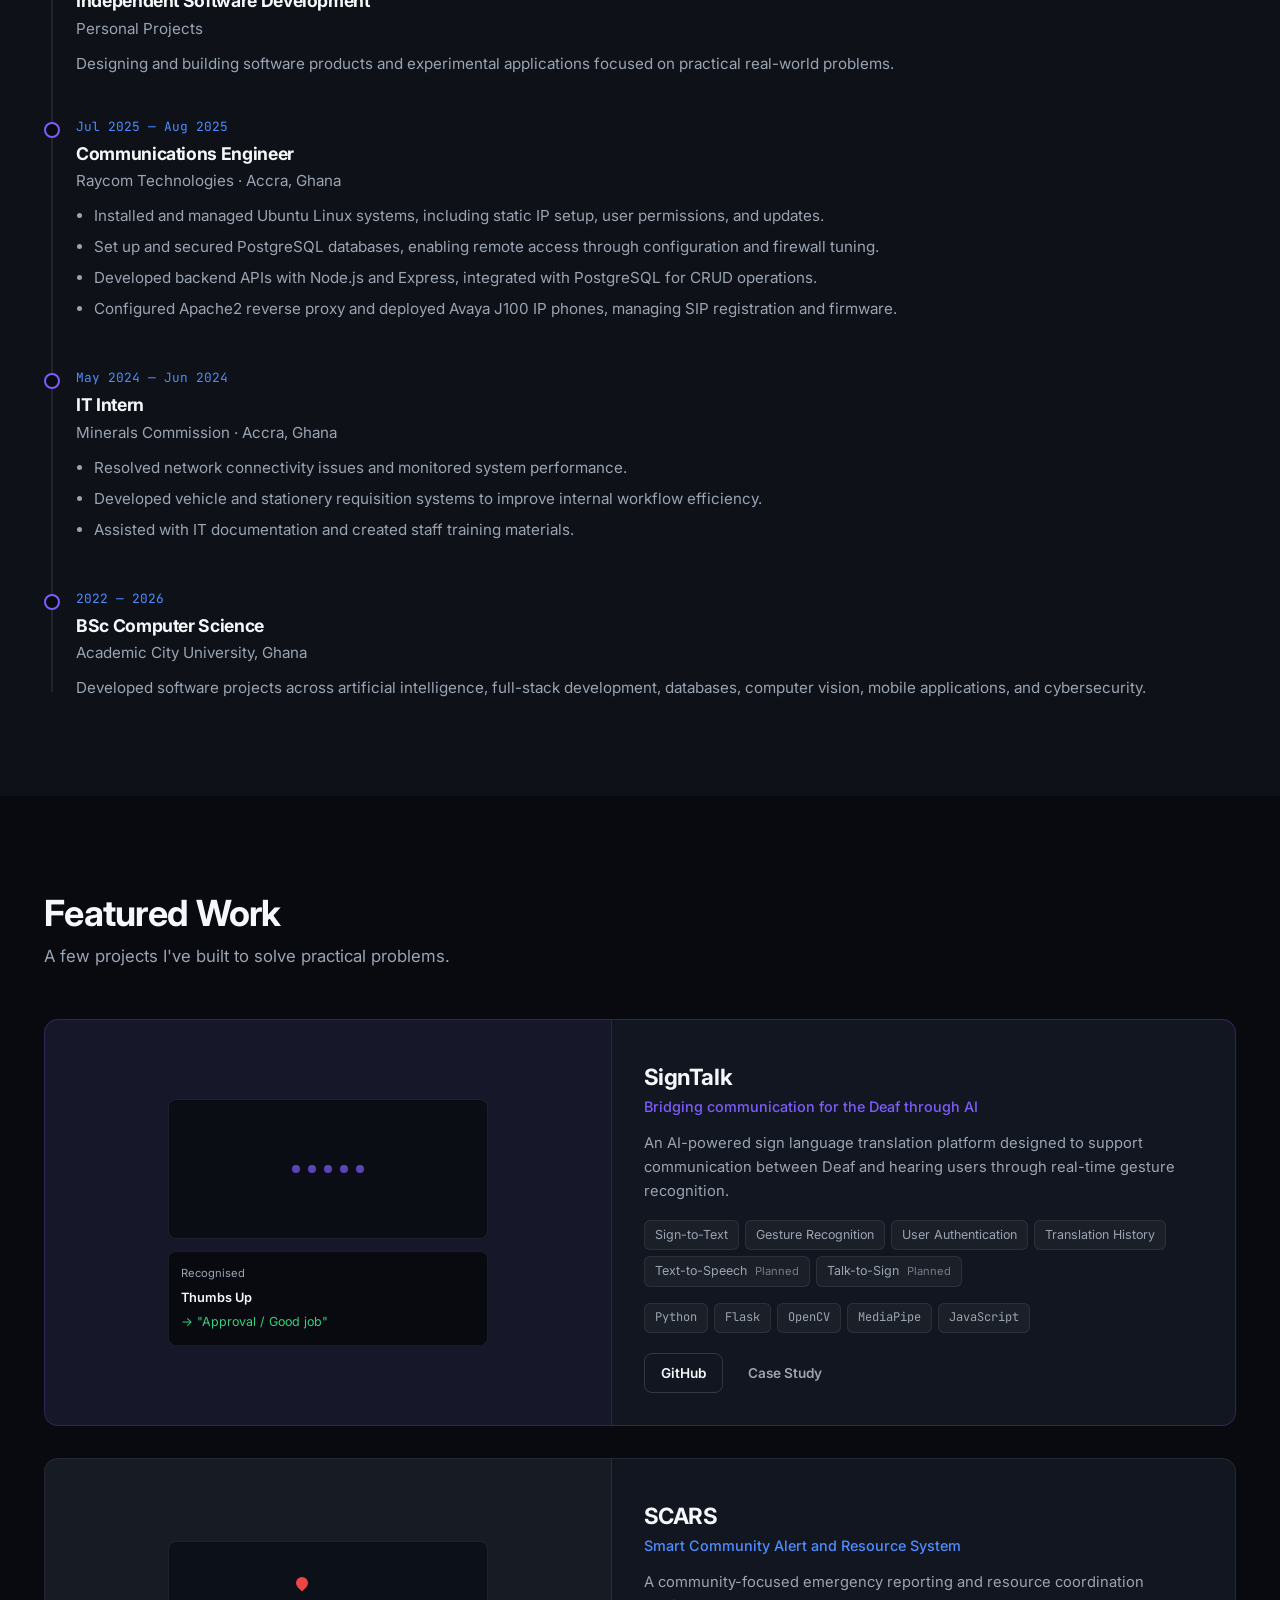
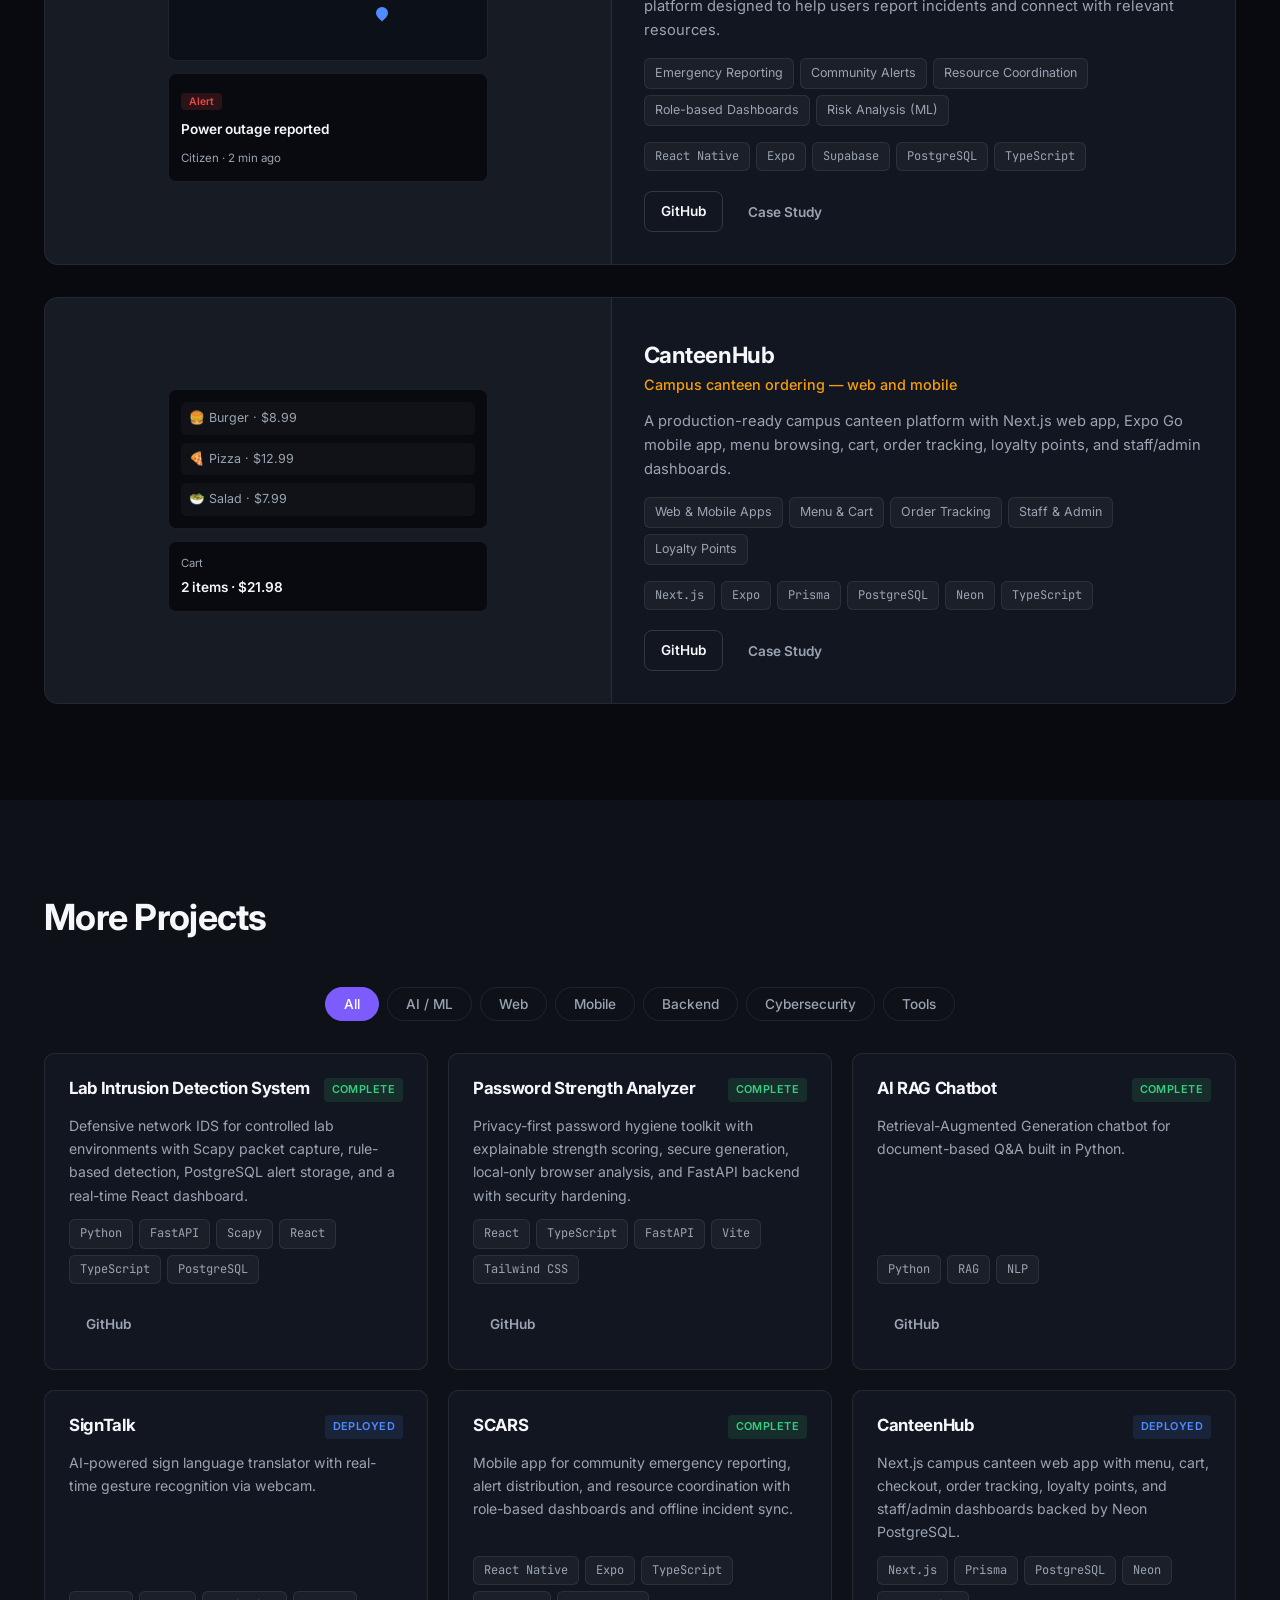
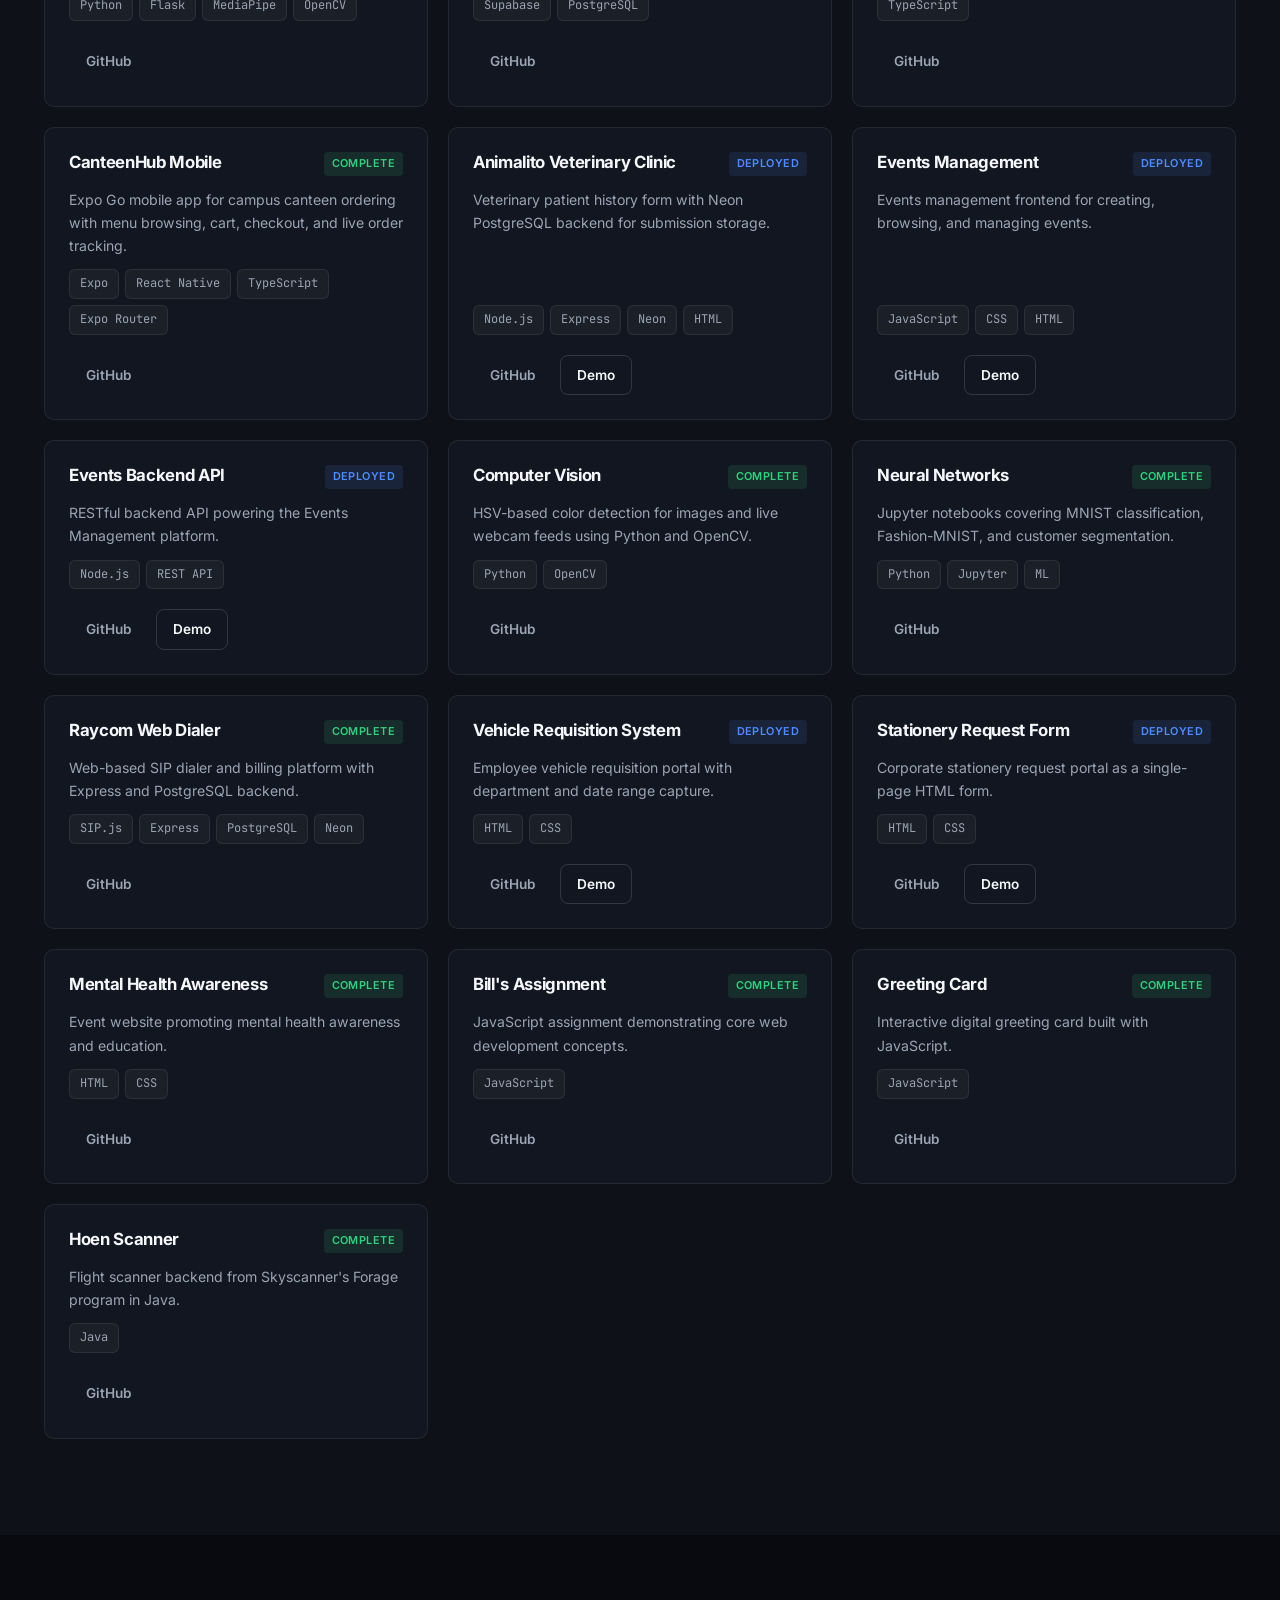
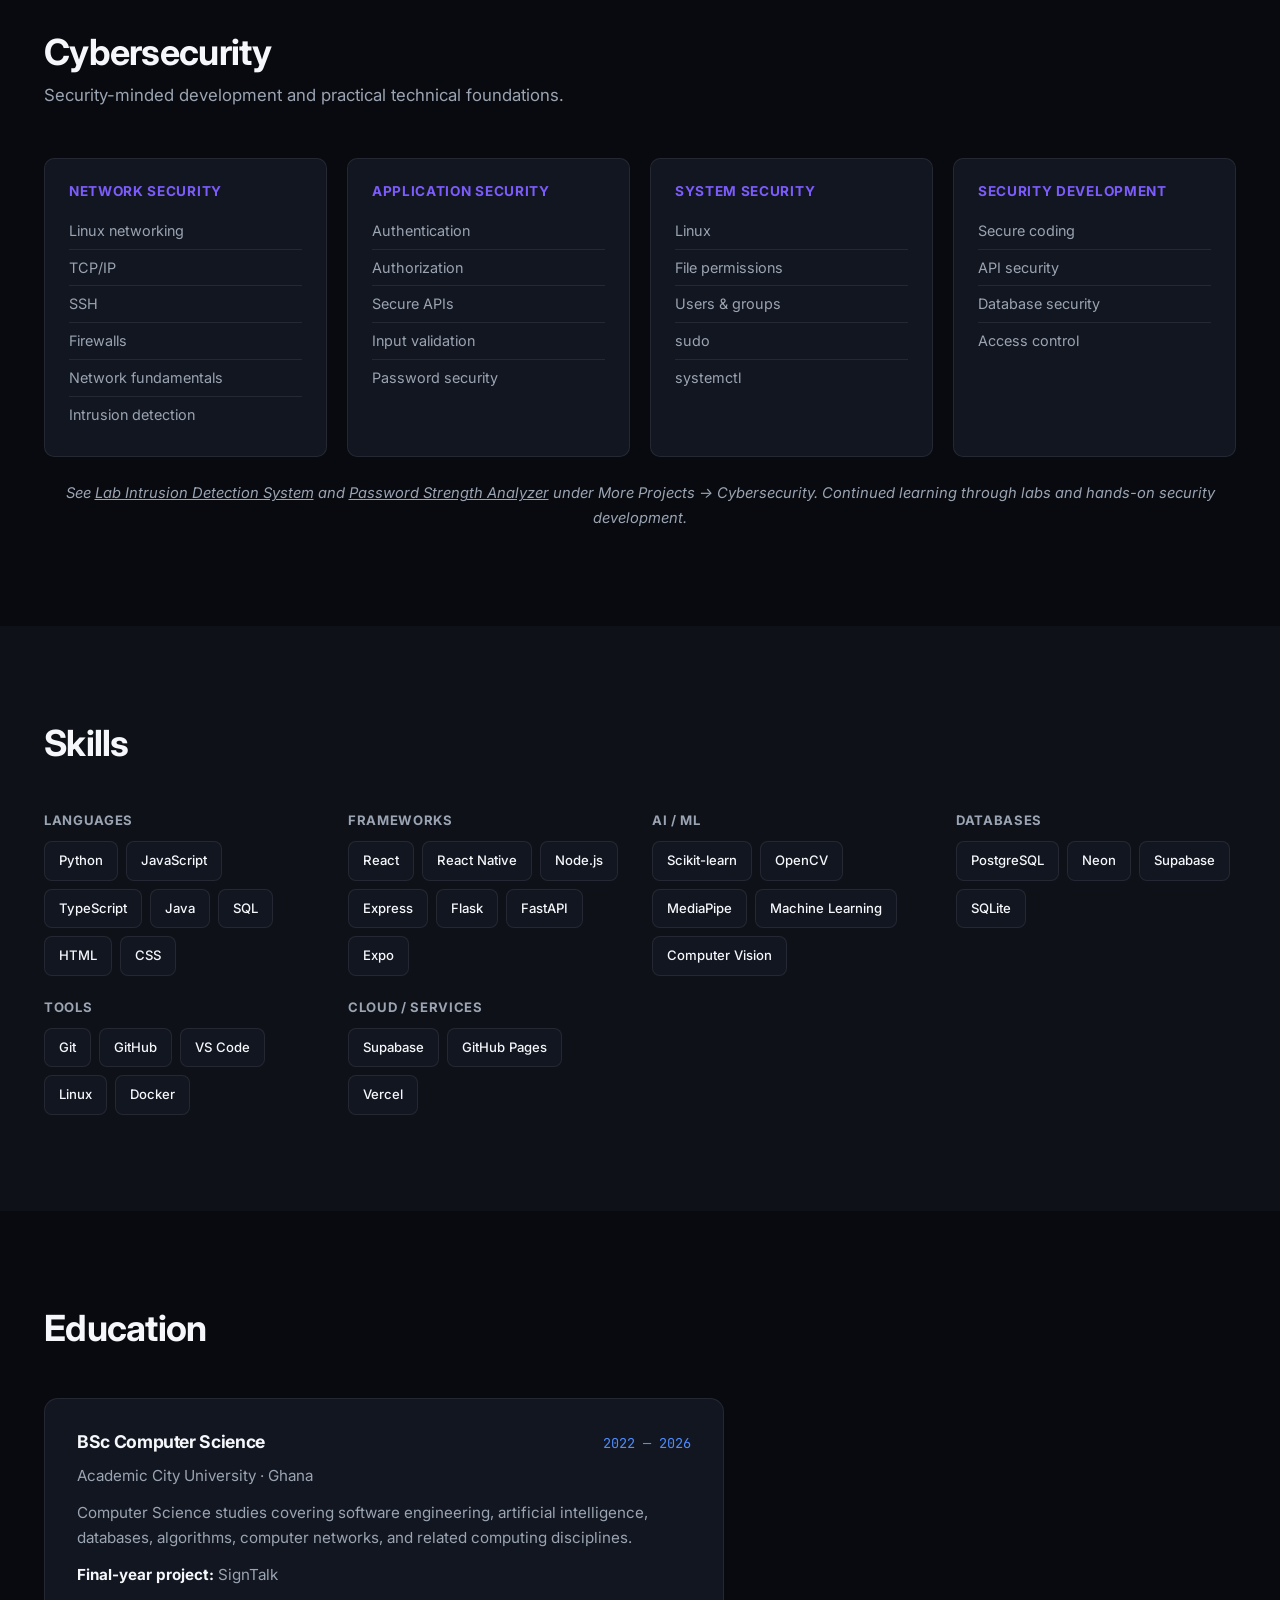
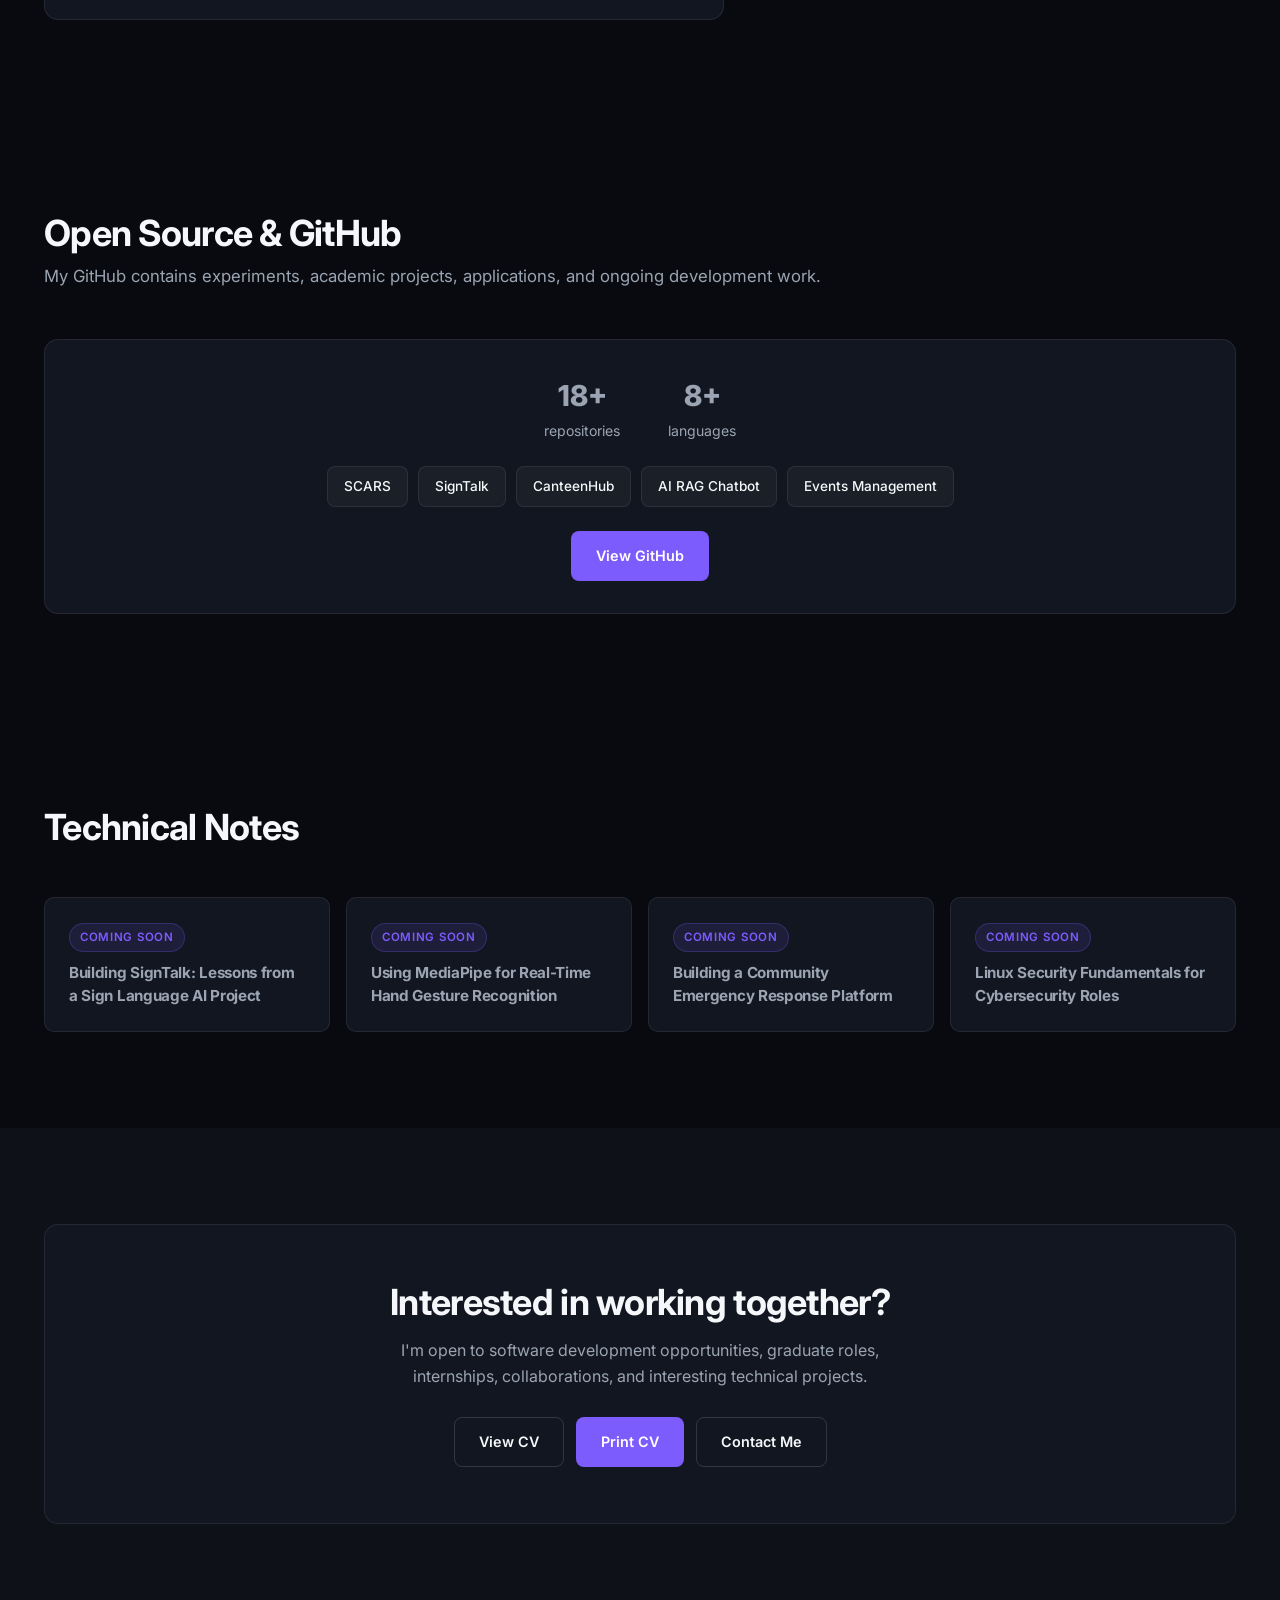
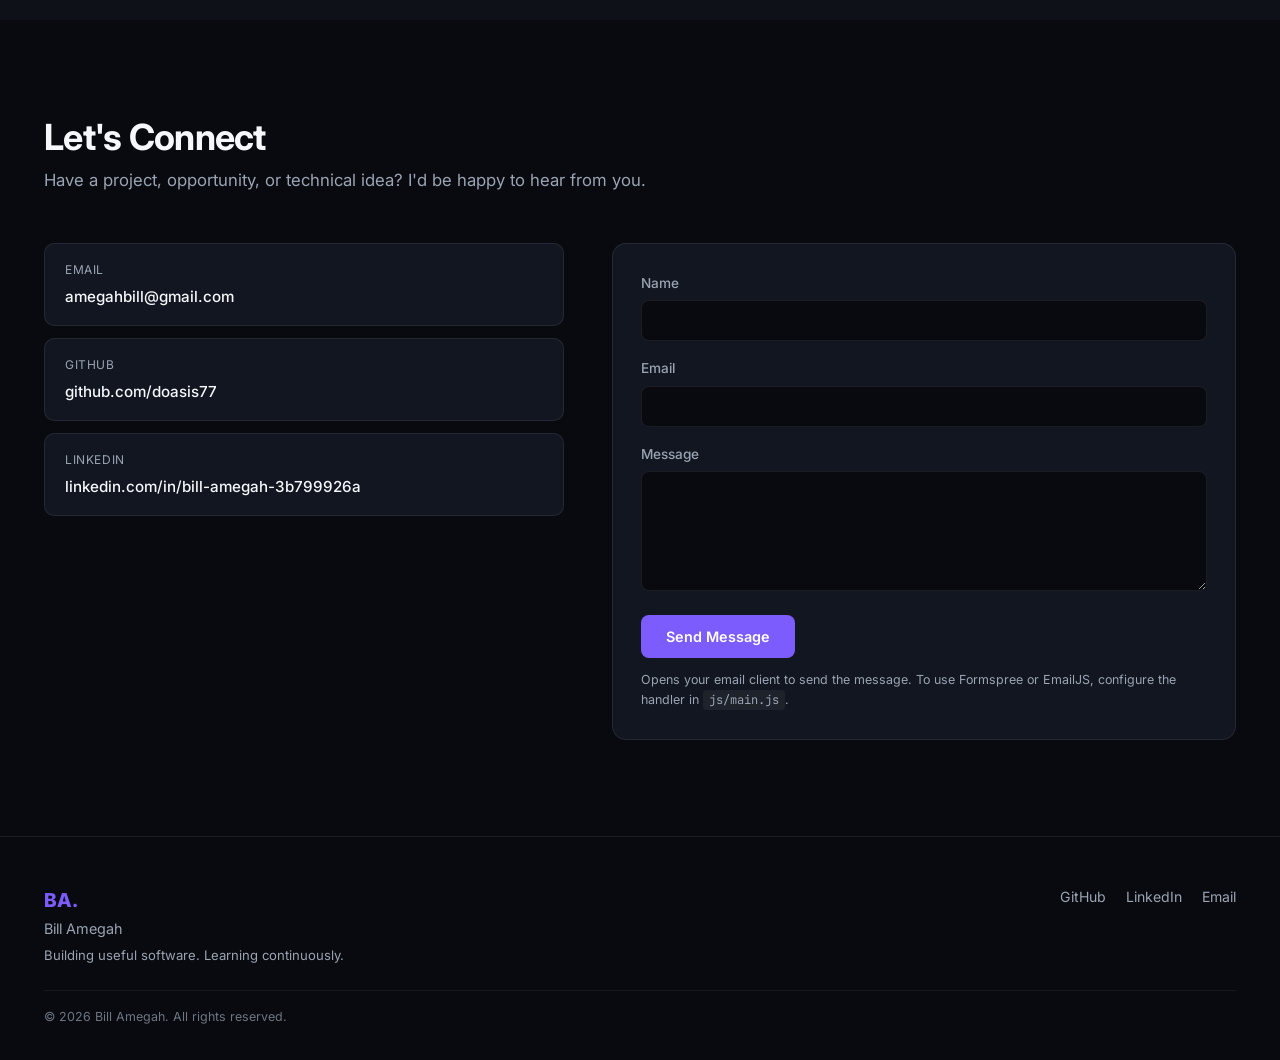
==== commit 56a8ae5b: "Replace HTML CV with PDF viewer and Print CV. Use Bill_Amegah.pdf for View CV and add Print CV actio" ====
--- a/index.html
+++ b/index.html
@@ -43,7 +43,8 @@
         <a href="#featured" class="nav-link">Projects</a>
         <a href="#skills" class="nav-link">Skills</a>
         <a href="#contact" class="nav-link">Contact</a>
-        <a href="assets/cv.html" class="btn btn-sm btn-accent nav-cta" target="_blank">View CV</a>
+        <a href="assets/cv.html" class="btn btn-sm btn-outline nav-cta" target="_blank" rel="noopener noreferrer">View CV</a>
+        <a href="assets/cv.html?print=1" class="btn btn-sm btn-accent nav-cta" target="_blank" rel="noopener noreferrer">Print CV</a>
       </nav>
       <button class="menu-toggle" id="menu-toggle" aria-label="Open menu" aria-expanded="false" aria-controls="mobile-menu">
         <span></span><span></span><span></span>
@@ -55,7 +56,8 @@
       <a href="#featured" class="mobile-link">Projects</a>
       <a href="#skills" class="mobile-link">Skills</a>
       <a href="#contact" class="mobile-link">Contact</a>
-      <a href="assets/cv.html" class="btn btn-accent" target="_blank">View CV</a>
+      <a href="assets/cv.html" class="btn btn-outline" target="_blank" rel="noopener noreferrer">View CV</a>
+      <a href="assets/cv.html?print=1" class="btn btn-accent" target="_blank" rel="noopener noreferrer">Print CV</a>
     </nav>
   </header>
 
@@ -69,7 +71,8 @@
           <p class="hero-subtitle">Computer Science graduate and software developer interested in full-stack development, artificial intelligence, and cybersecurity.</p>
           <div class="hero-actions">
             <a href="#featured" class="btn btn-accent">View My Work</a>
-            <a href="assets/cv.html" class="btn btn-outline" target="_blank">View CV</a>
+            <a href="assets/cv.html" class="btn btn-outline" target="_blank" rel="noopener noreferrer">View CV</a>
+            <a href="assets/cv.html?print=1" class="btn btn-outline" target="_blank" rel="noopener noreferrer">Print CV</a>
           </div>
           <div class="hero-social">
             <a href="https://github.com/doasis77" target="_blank" rel="noopener noreferrer">GitHub</a>
@@ -258,7 +261,8 @@
           <h2 id="resume-heading">Interested in working together?</h2>
           <p>I'm open to software development opportunities, graduate roles, internships, collaborations, and interesting technical projects.</p>
           <div class="cta-actions">
-            <a href="assets/cv.html" class="btn btn-accent" target="_blank">View CV</a>
+            <a href="assets/cv.html" class="btn btn-outline" target="_blank" rel="noopener noreferrer">View CV</a>
+            <a href="assets/cv.html?print=1" class="btn btn-accent" target="_blank" rel="noopener noreferrer">Print CV</a>
             <a href="#contact" class="btn btn-outline">Contact Me</a>
           </div>
         </div>
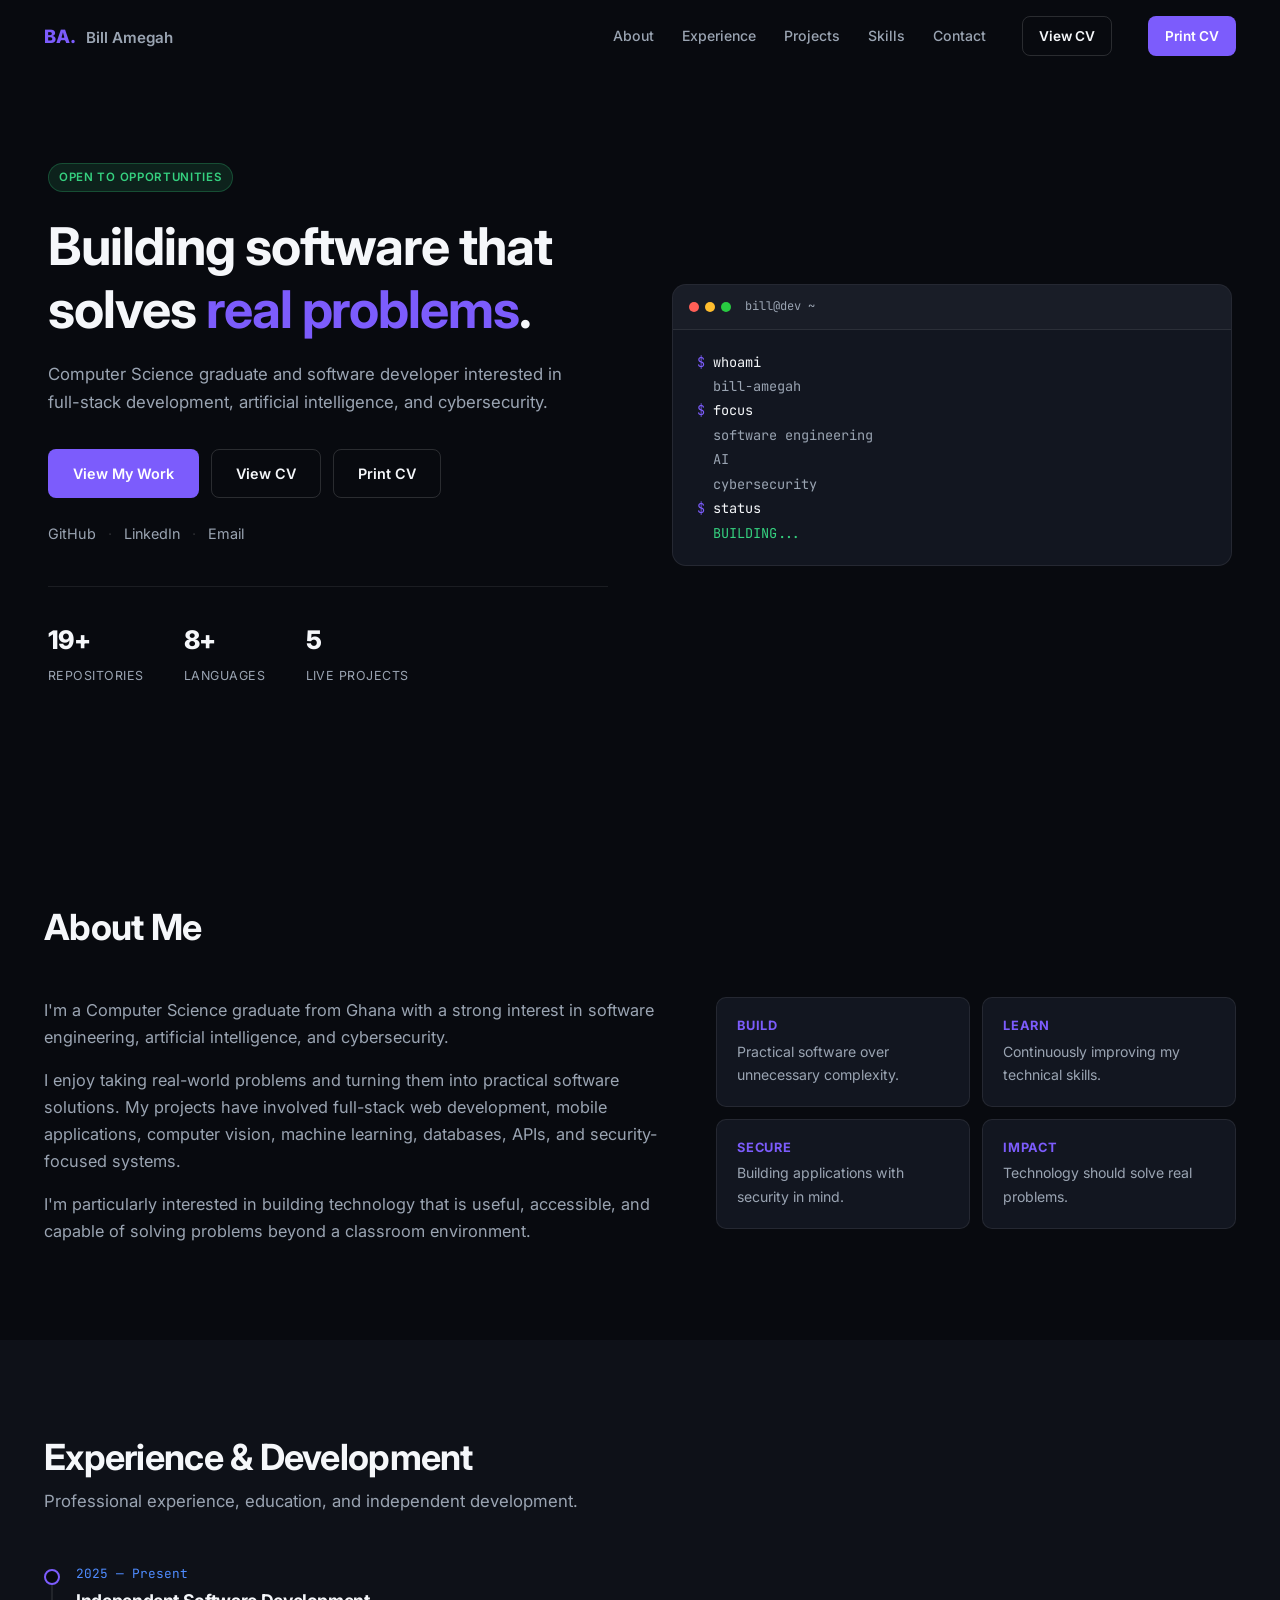
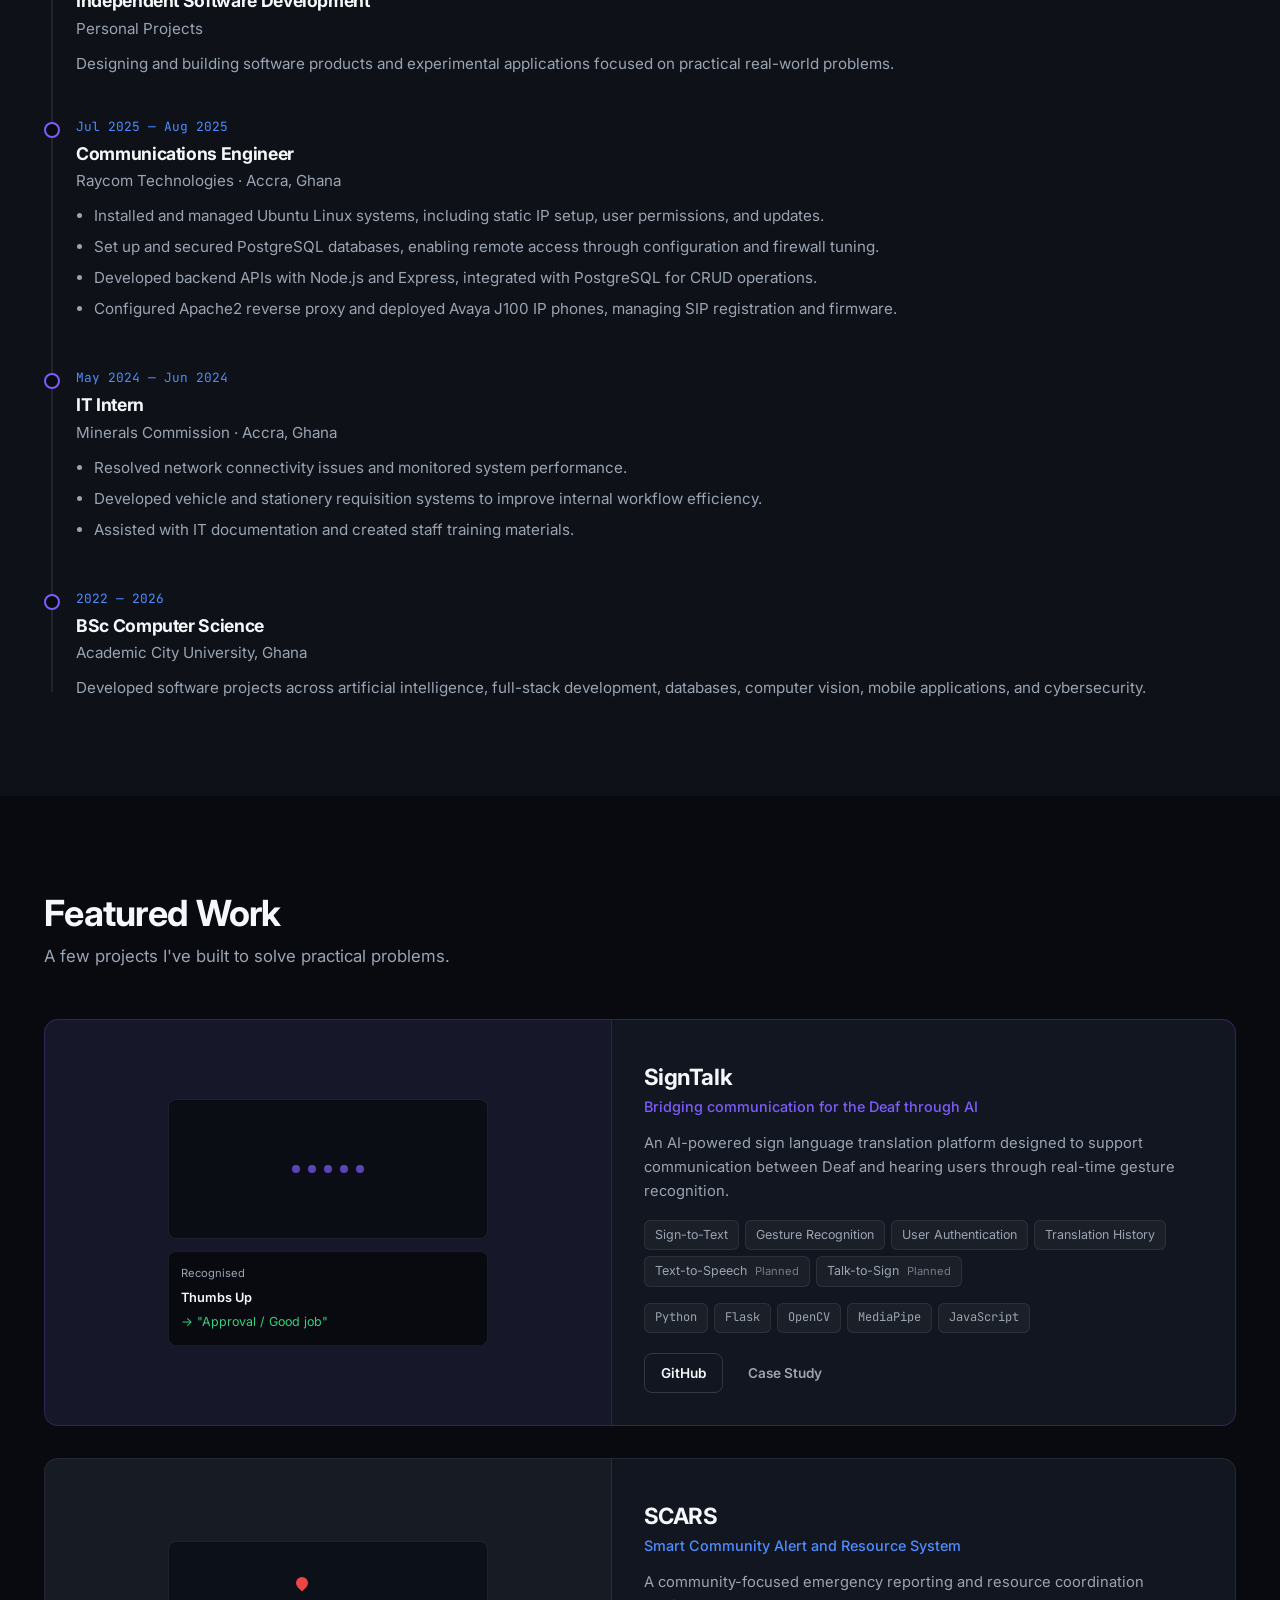
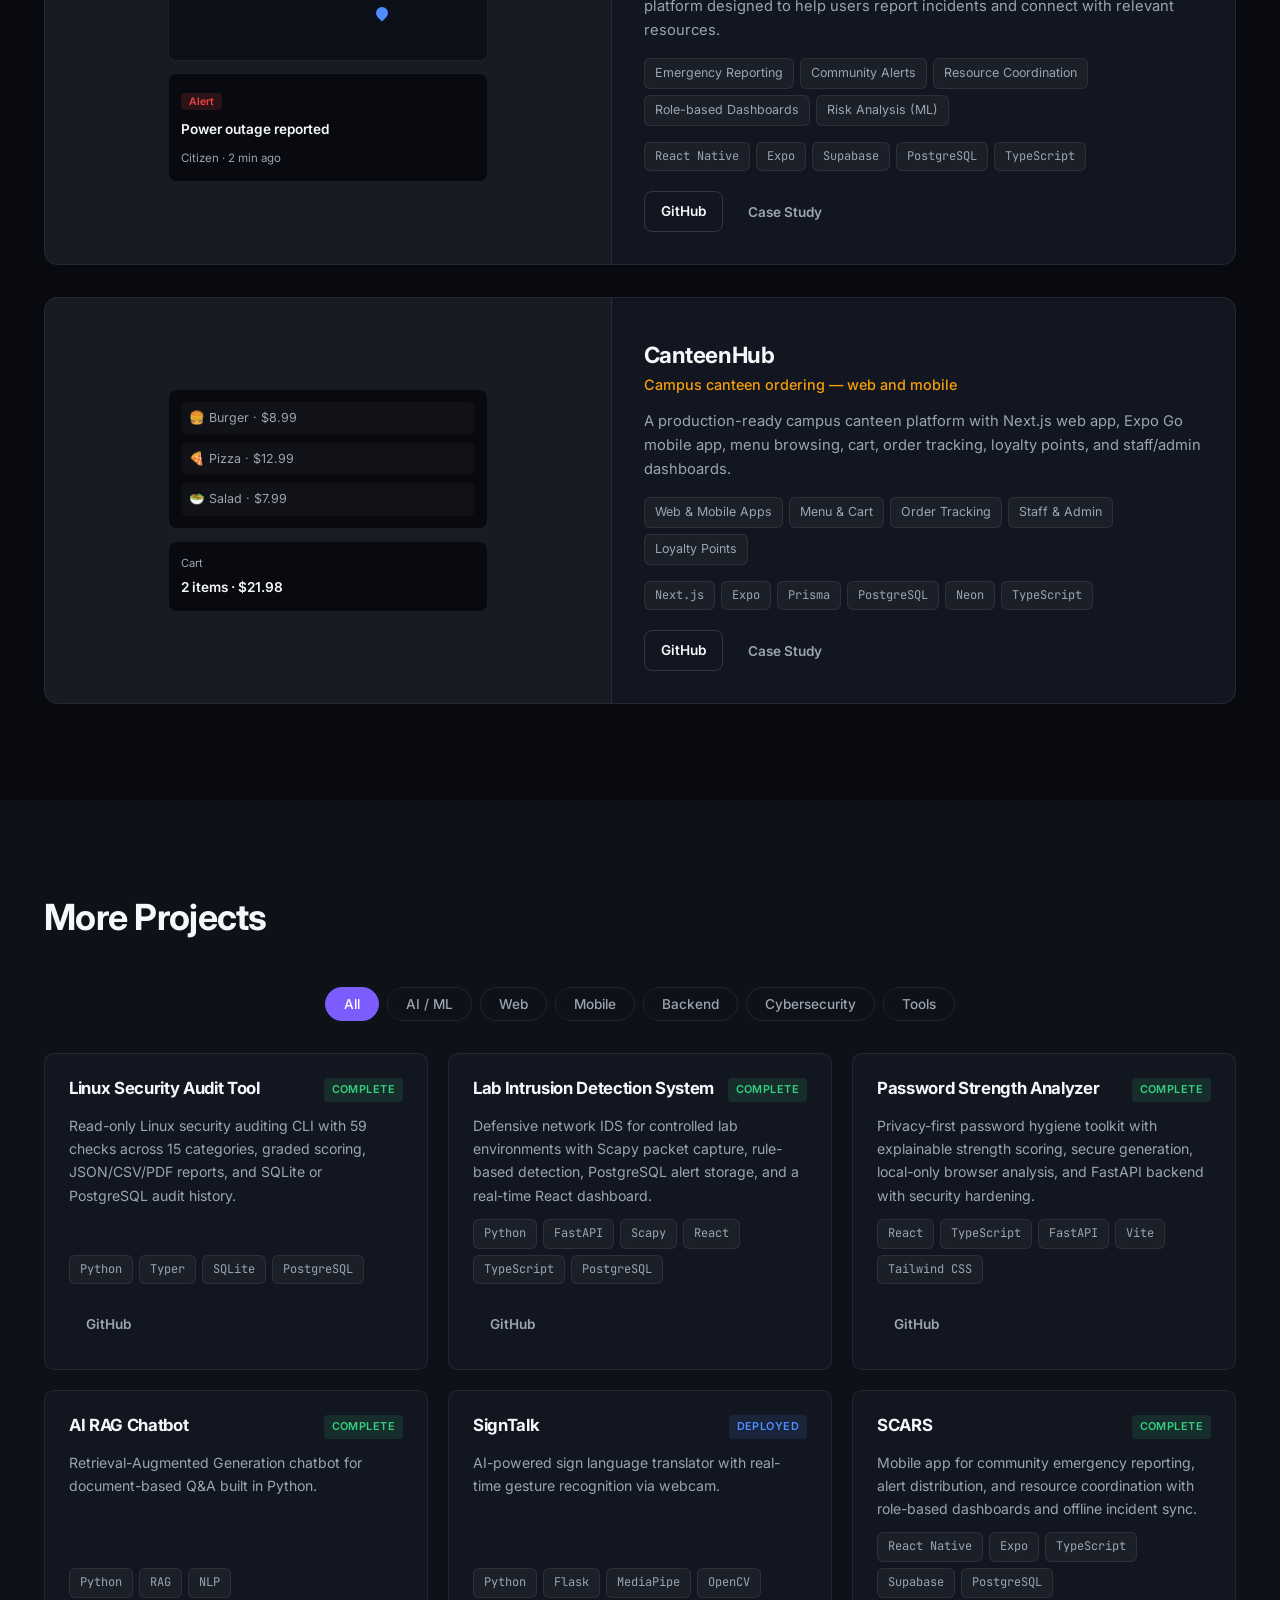
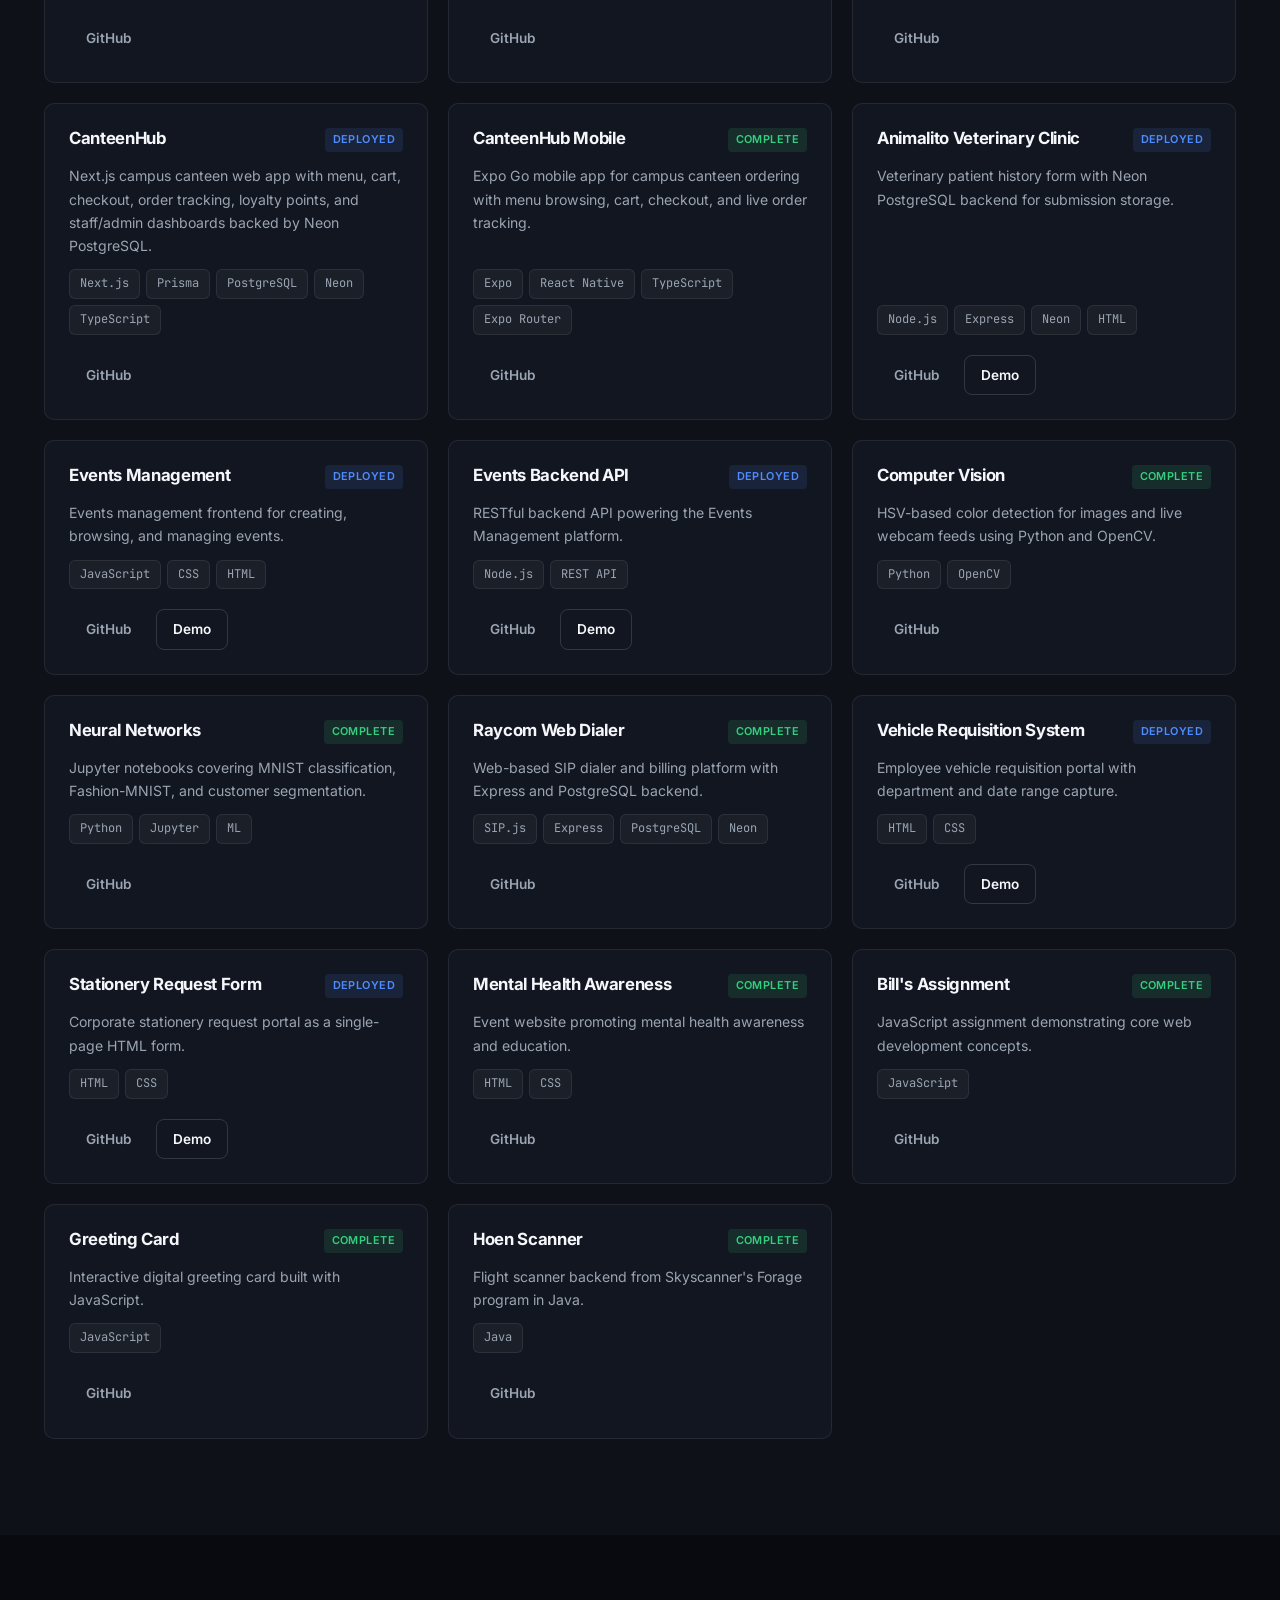
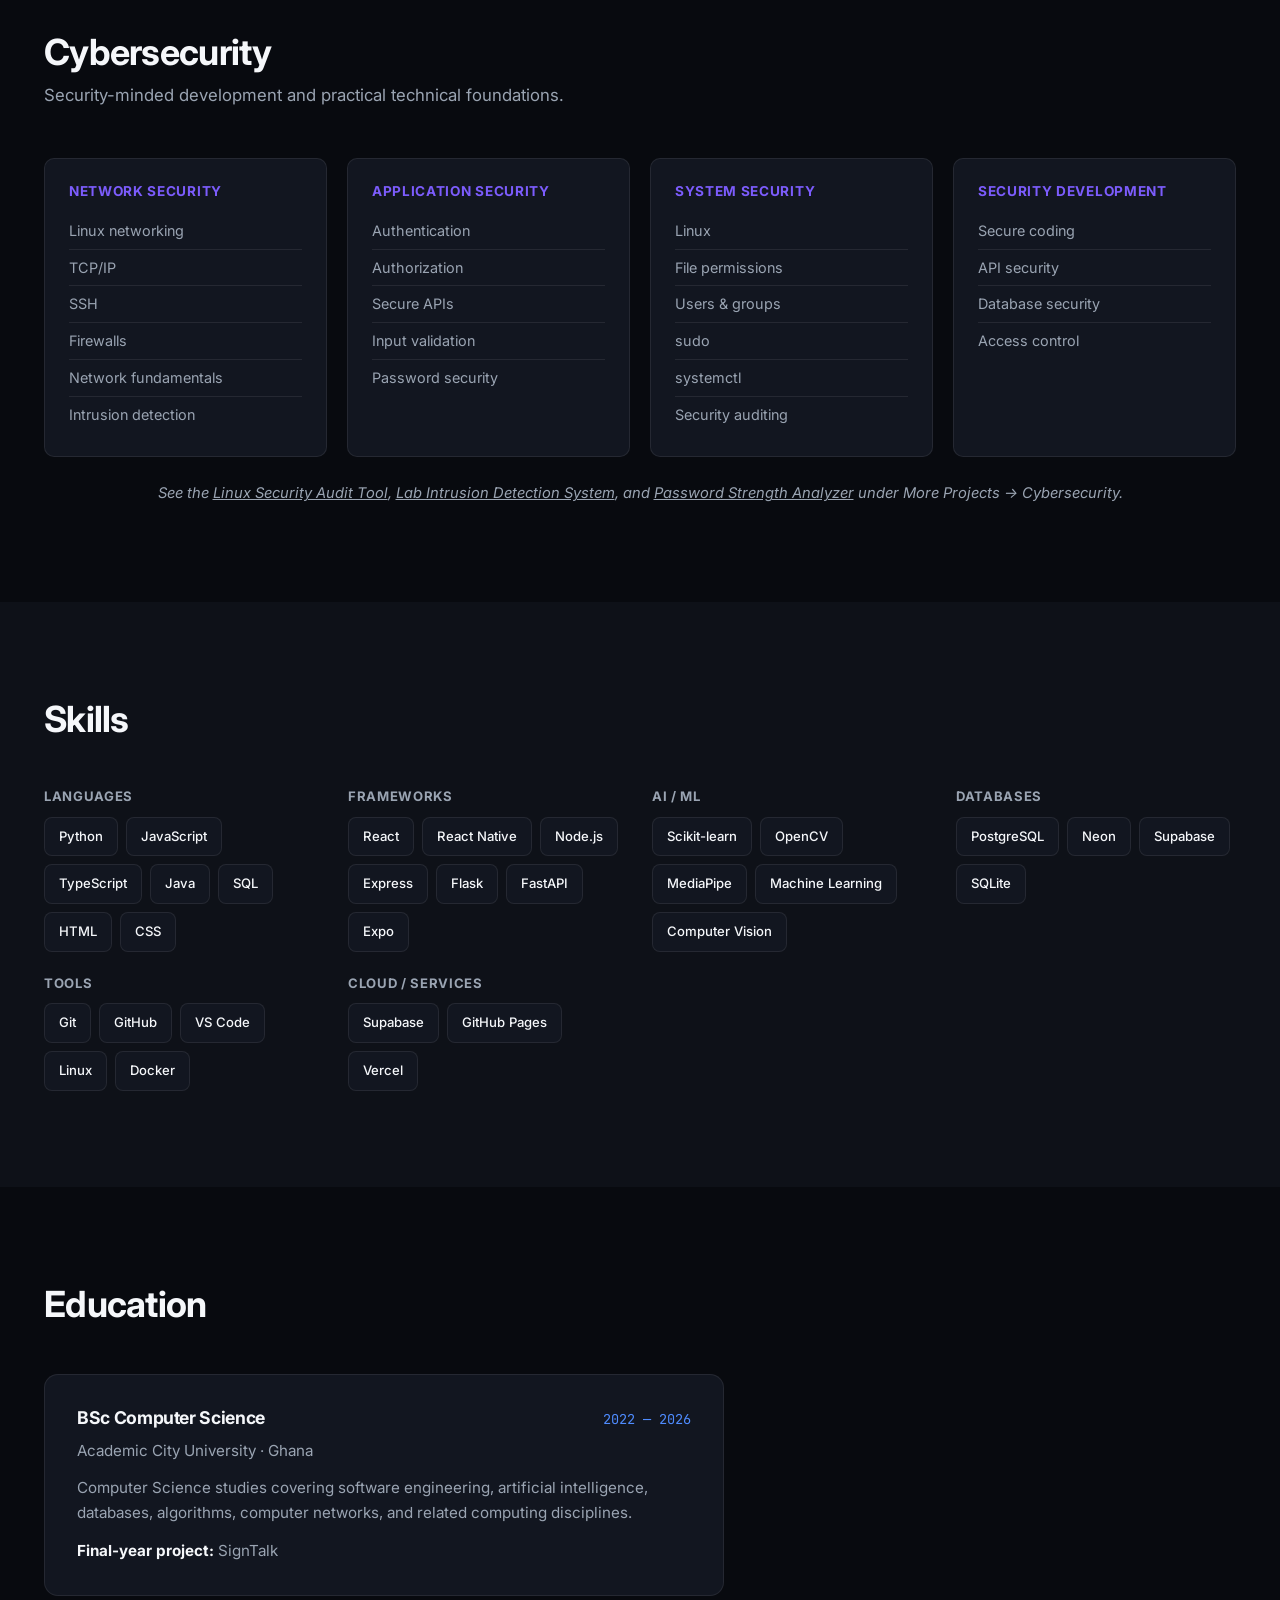
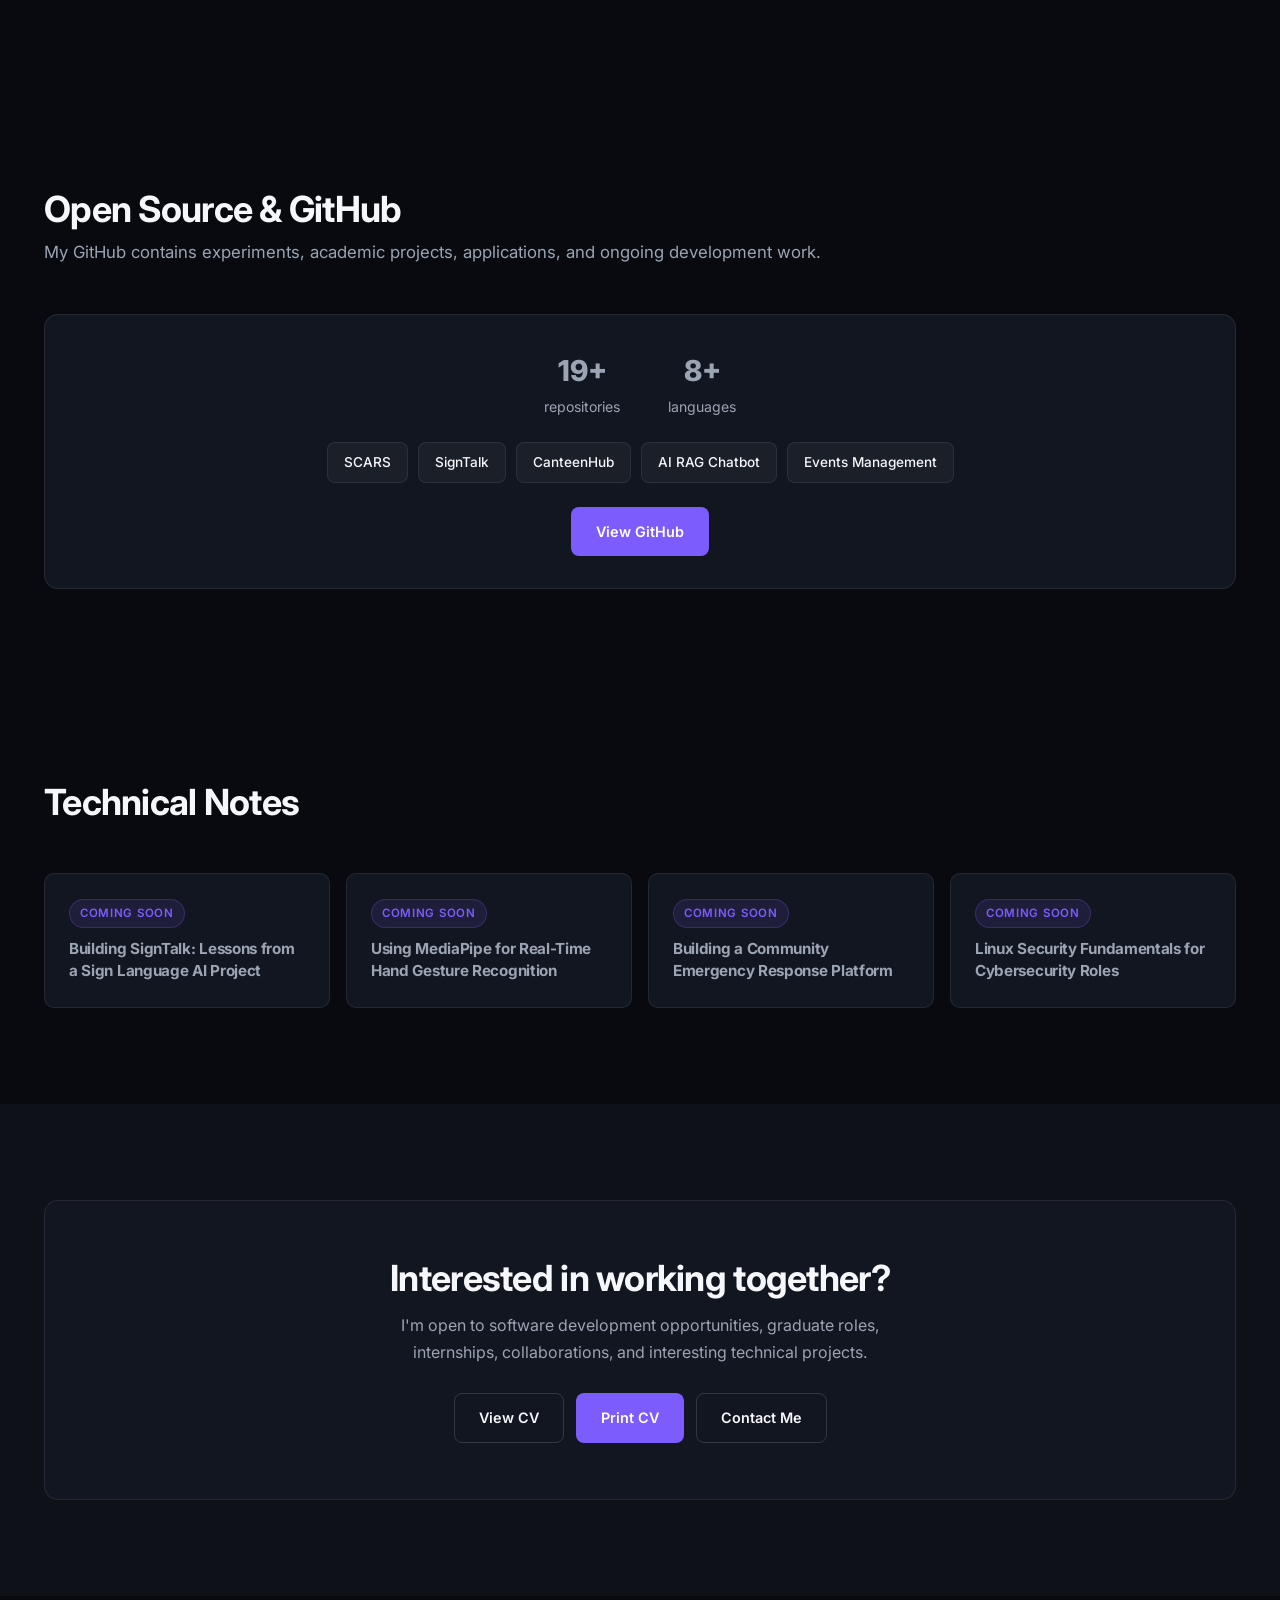
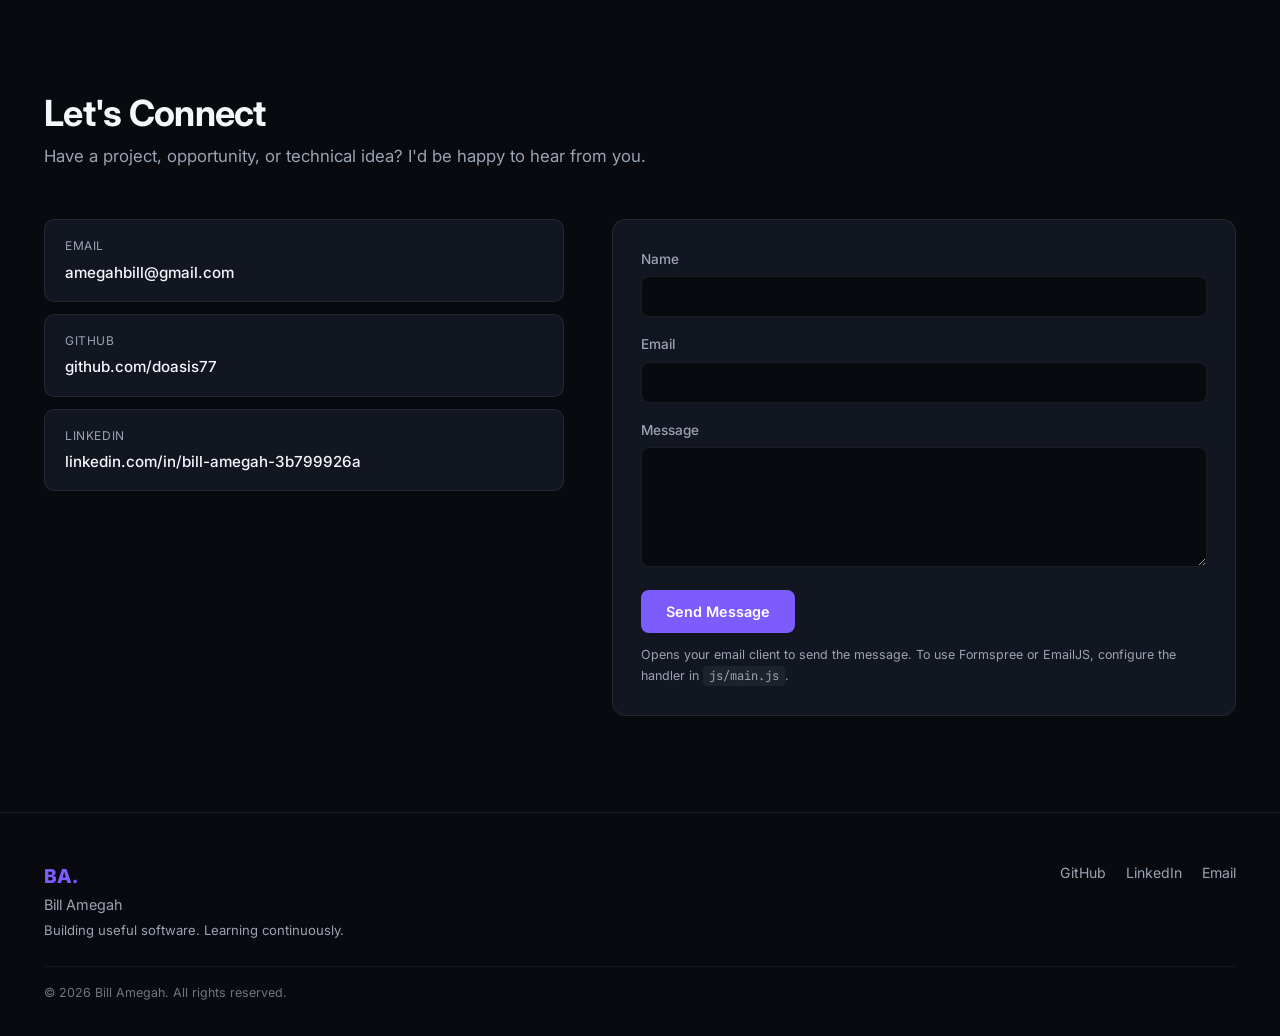
==== commit b84344a6: "Add Linux Security Audit Tool to portfolio. List the LSA project under Cybersecurity, update system " ====
--- a/index.html
+++ b/index.html
@@ -194,7 +194,7 @@
           <p class="section-sub">Security-minded development and practical technical foundations.</p>
         </header>
         <div class="security-grid reveal" id="security-grid"></div>
-        <p class="security-note reveal">See <a href="#projects">Lab Intrusion Detection System</a> and <a href="#projects">Password Strength Analyzer</a> under More Projects → Cybersecurity. Continued learning through labs and hands-on security development.</p>
+        <p class="security-note reveal">See the <a href="#projects">Linux Security Audit Tool</a>, <a href="#projects">Lab Intrusion Detection System</a>, and <a href="#projects">Password Strength Analyzer</a> under More Projects → Cybersecurity.</p>
       </div>
     </section>
 
@@ -235,7 +235,7 @@
         </header>
         <div class="github-panel reveal">
           <div class="github-stats">
-            <div class="github-stat"><span>18+</span> repositories</div>
+            <div class="github-stat"><span>19+</span> repositories</div>
             <div class="github-stat"><span>8+</span> languages</div>
           </div>
           <div class="pinned-repos" id="pinned-repos"></div>
